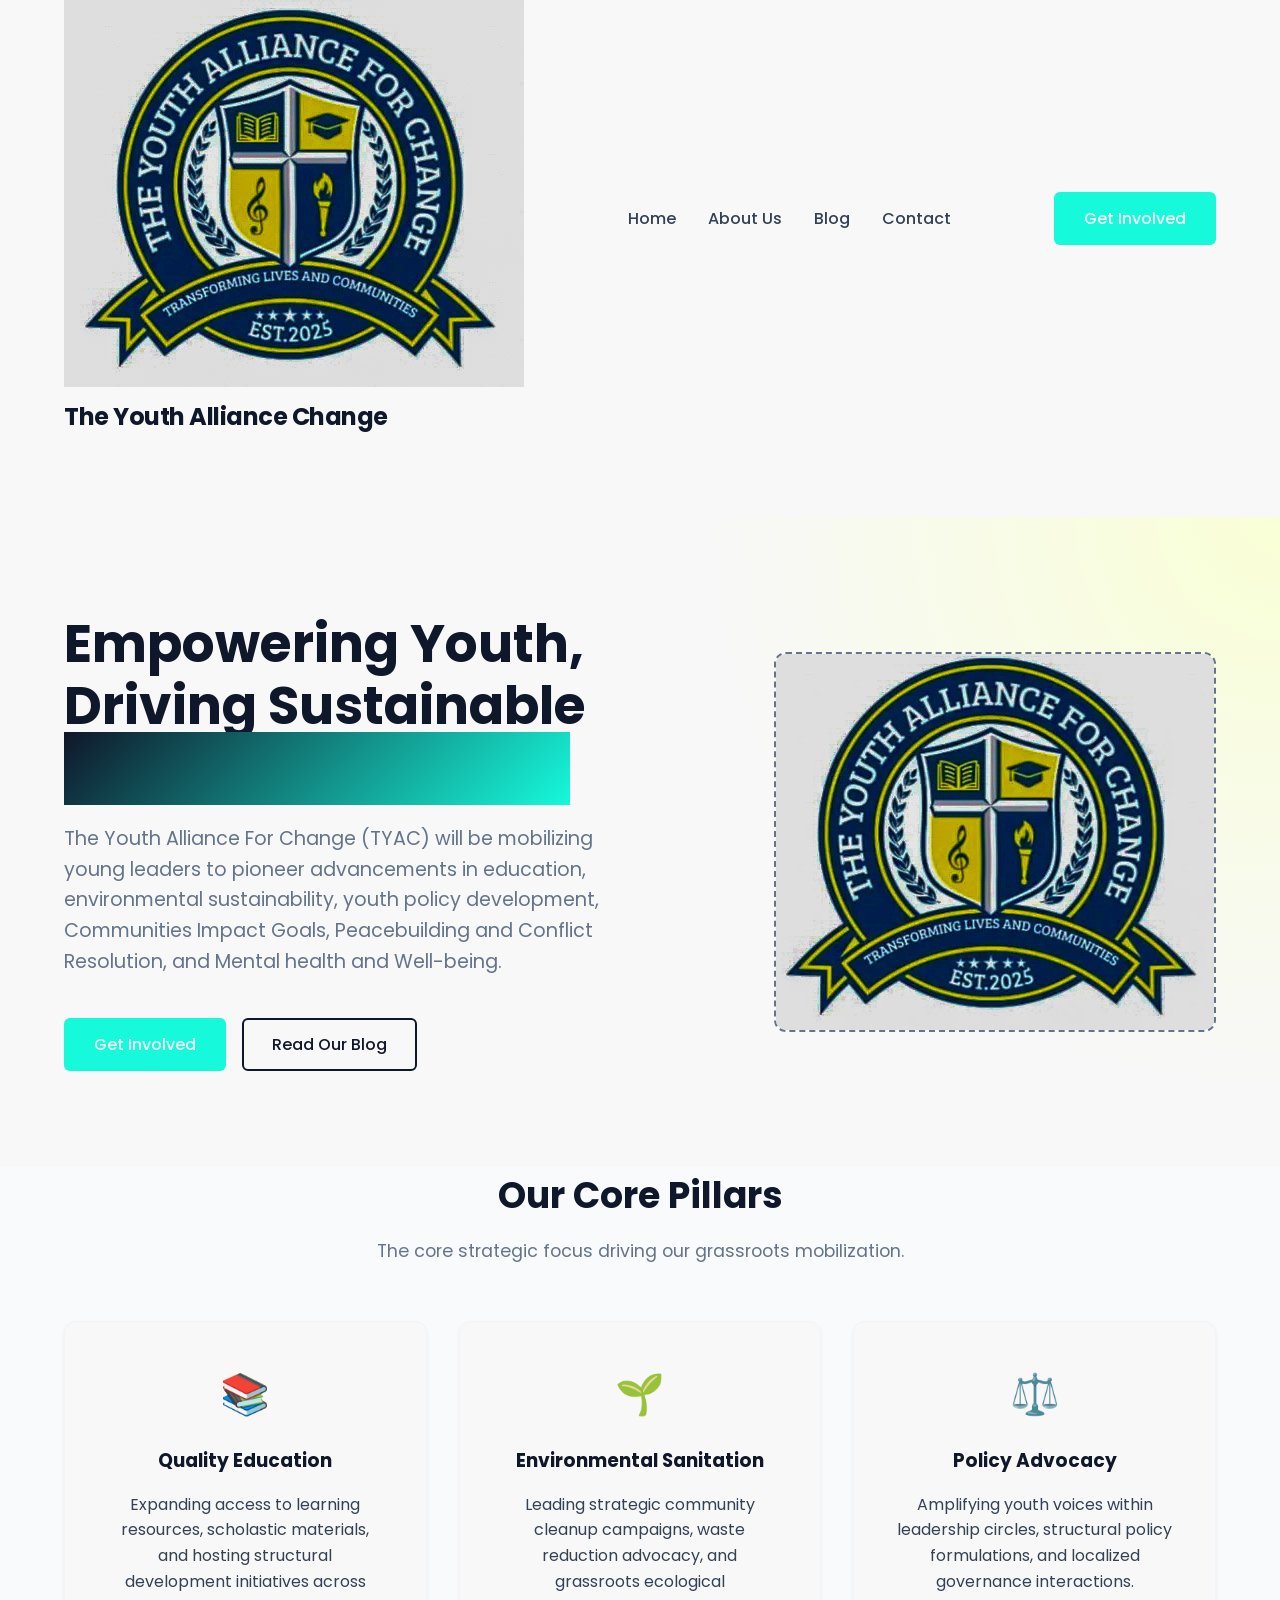
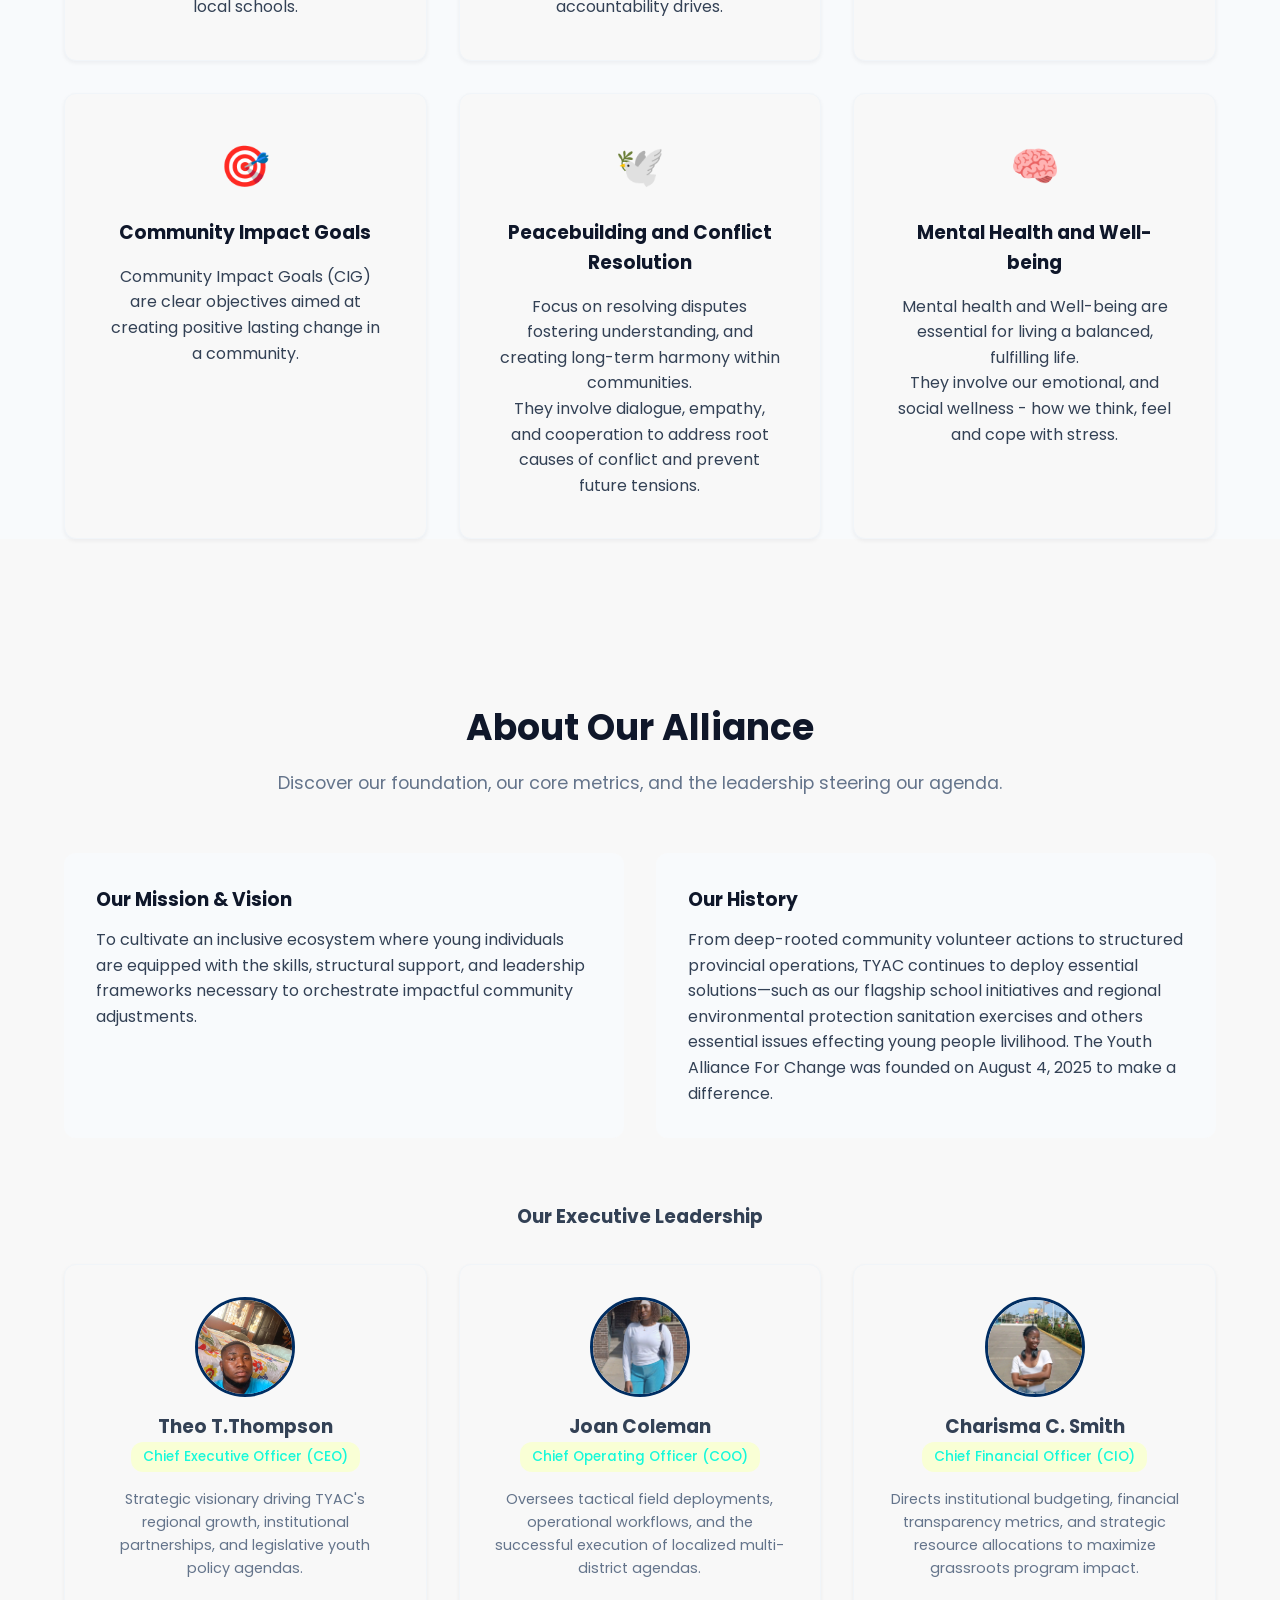
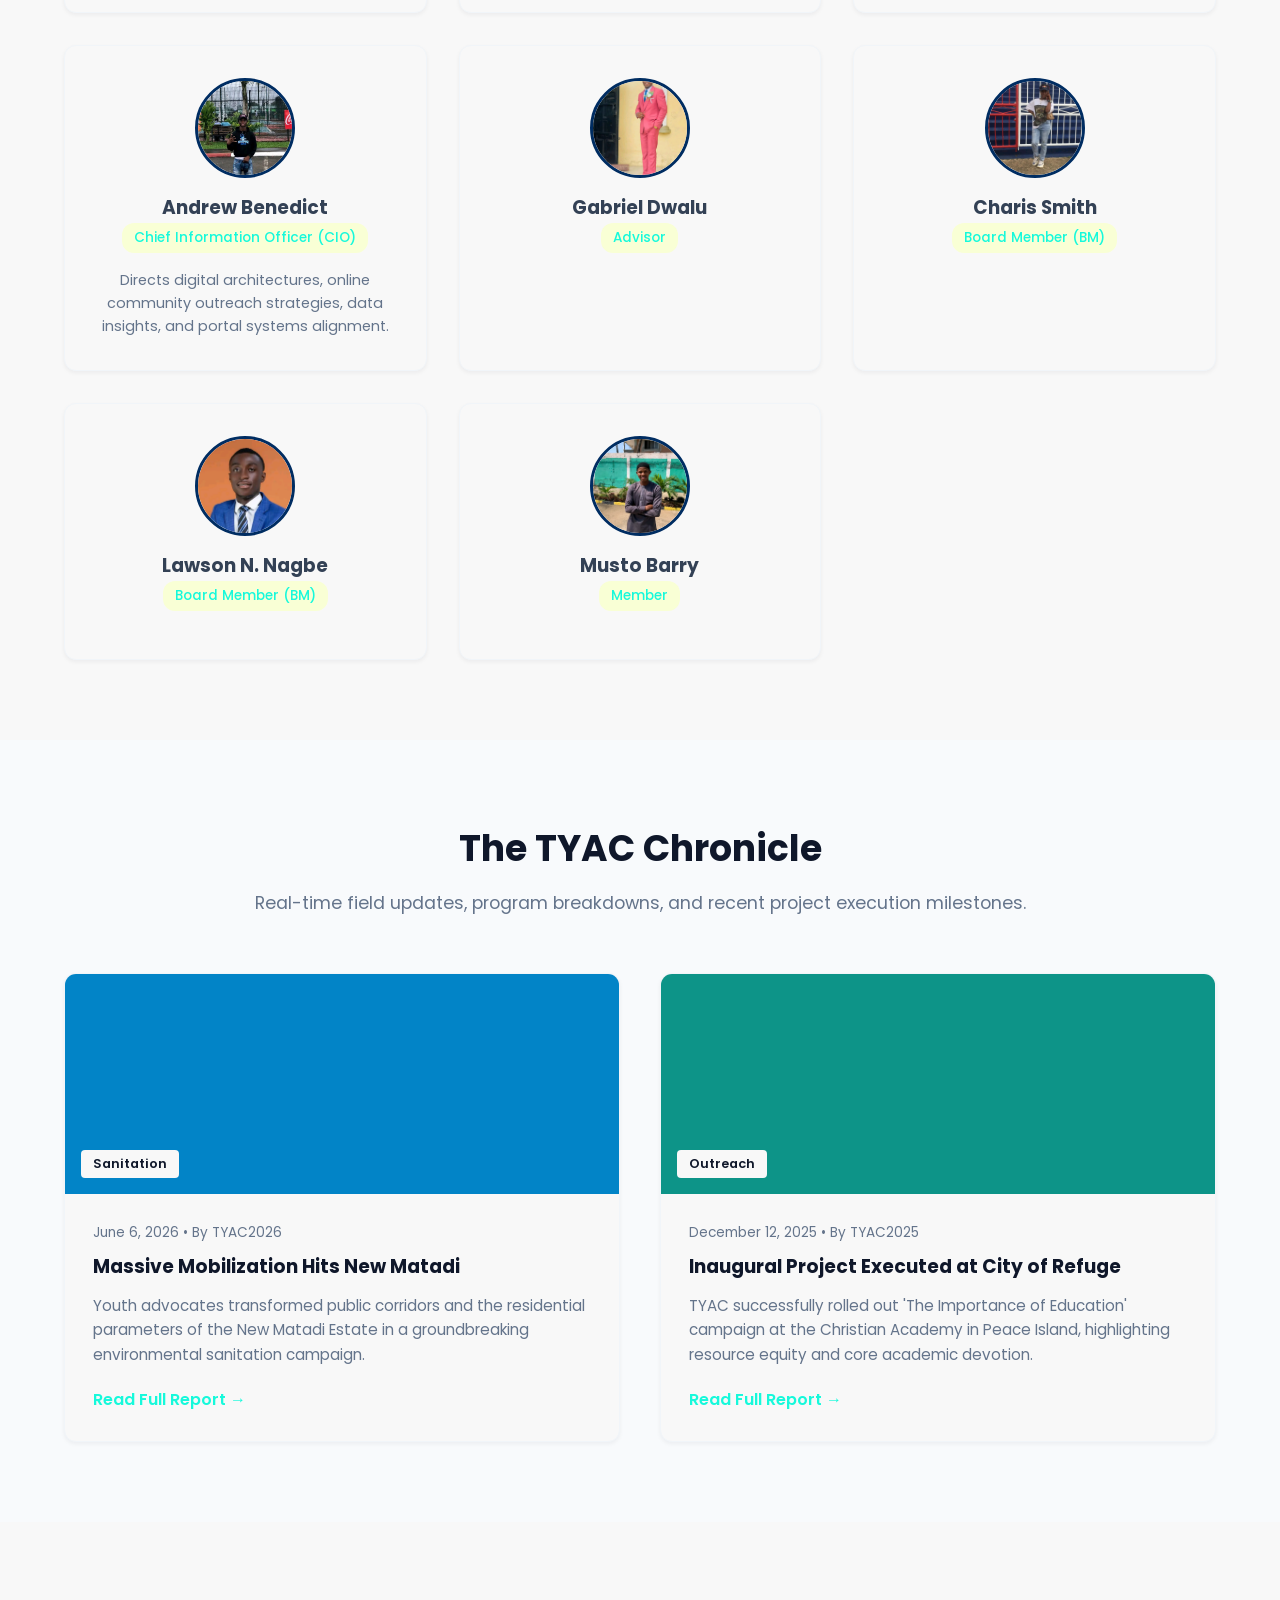
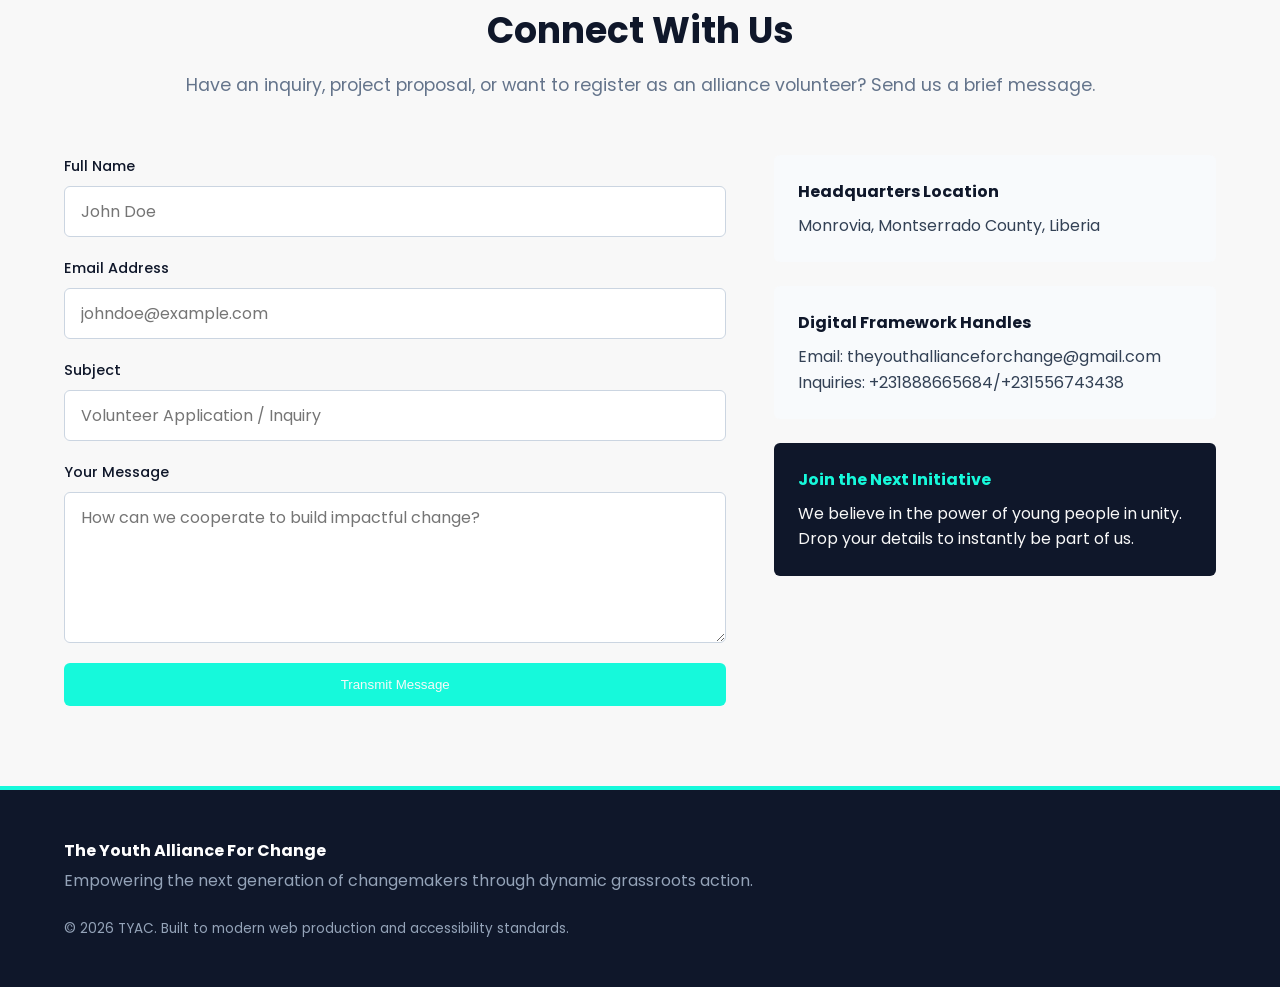
==== index.html @ bb932cf4 "Add files via upload" ====
<!DOCTYPE html>
<html lang="en">
<head>
    <meta charset="UTF-8">
    <meta name="viewport" content="width=device-width, initial-scale=1.0">
    <title>The Youth Alliance For Change (TYAC) | Official Portal</title>
    <!-- Browser Tab Icon (Favicon) -->
    <link rel="icon" type="image/jpeg" href="1000173127.jpg">
    <!-- Google Fonts for High-End Typography -->
    <link rel="preconnect" href="https://fonts.googleapis.com">
    <link rel="preconnect" href="https://fonts.gstatic.com" crossorigin>
    <link href="https://fonts.googleapis.com/css2?family=Poppins:wght@400;500;600;700&display=swap" rel="stylesheet">
    <link rel="stylesheet" href="style.css">
</head>
<body>

    <!-- GLOBAL HEADER & NAVIGATION -->
        <div class="container header-flex">
            <div class="logo">
                <!-- Swapped text for the official image asset -->
                <a href="#home" class="logo-link">
                    <img src="yac.jpg" alt="The Youth Alliance For Change Logo" class="header-logo-img">
                    <div class="logo">The Youth Alliance Change</div>
                </a>
            </div>
            <nav class="nav-bar">
                <ul class="nav-links">
                    <li><a href="#home" class="active">Home</a></li>
                    <li><a href="#about">About Us</a></li>
                    <li><a href="#blog">Blog</a></li>
                    <li><a href="#contact">Contact</a></li>
                </ul>
            </nav>
            <a href="#contact" class="btn btn-primary nav-cta">Get Involved</a>
        </div>
    </header>

    <main>
        <!-- PAGE 1: HOMEPAGE (LANDING) -->
        <section id="home" class="page-section">
            <!-- Hero Area -->
            <div class="hero-section">
                <div class="container hero-grid">
                    <div class="hero-content">
                        <h1>Empowering Youth, Driving Sustainable <span class="text-gradient">Community Action</span></h1>
                        <p>The Youth Alliance For Change (TYAC) will be mobilizing young leaders to pioneer advancements in education, environmental sustainability, youth policy development, Communities Impact Goals, Peacebuilding and Conflict Resolution, and Mental health and Well-being.</p>
                        <div class="hero-ctas">
                            <a href="#contact" class="btn btn-primary">Get Involved</a>
                            <a href="#blog" class="btn btn-secondary">Read Our Blog</a>
                        </div>
                    </div>
                    <div class="hero-image-placeholder">
                        <!-- Replaced generic text with a clean presentation of the official shield -->
                        <img src="yac.jpg" alt="TYAC Crest" class="hero-crest-img">
                    </div>
                </div>
            </div>

            <!-- Core Pillars Section -->
            <div class="pillars-section bg-light">
                <div class="container">
                    <div class="section-title">
                        <h2>Our Core Pillars</h2>
                        <p>The core strategic focus driving our grassroots mobilization.</p>
                    </div>
                    <div class="grid-3-col">
                        <div class="card pillar-card">
                            <div class="pillar-icon">📚</div>
                            <h3>Quality Education</h3>
                            <p>Expanding access to learning resources, scholastic materials, and hosting structural development initiatives across local schools.</p>
                        </div>
                        <div class="card pillar-card">
                            <div class="pillar-icon">🌱</div>
                            <h3>Environmental Sanitation</h3>
                            <p>Leading strategic community cleanup campaigns, waste reduction advocacy, and grassroots ecological accountability drives.</p>
                        </div>
                        <div class="card pillar-card">
                            <div class="pillar-icon">⚖️</div>
                            <h3>Policy Advocacy</h3>
                            <p>Amplifying youth voices within leadership circles, structural policy formulations, and localized governance interactions.</p>
                        </div>
                        <div class="card pillar-card">
                            <div class="pillar-icon">🎯</div>
                            <h3>Community Impact Goals</h3>
                            <p>Community Impact Goals (CIG) are clear objectives aimed at creating positive lasting change in a community.</p>
                        </div>
                        <div class="card pillar-card">
                            <div class="pillar-icon">🕊️</div>
                            <h3>Peacebuilding and Conflict Resolution</h3>
                            <p>Focus on resolving disputes fostering understanding, and creating long-term harmony within communities. <br> They involve dialogue, empathy, and cooperation to address root causes of conflict and prevent future tensions.</p>
                        </div>
                        <div class="card pillar-card">
                            <div class="pillar-icon">🧠</div>
                            <h3>Mental Health and Well-being</h3>
                            <p>Mental health and Well-being are essential for living a balanced, fulfilling life. <br> They involve our emotional, and social wellness - how we think, feel and cope with stress. </p>
                        </div>
                    </div>
                </div>
            </div>
        </section>

        <!-- PAGE 2: ABOUT US -->
        <section id="about" class="page-section bg-white">
            <div class="container">
                <div class="section-title">
                    <h2>About Our Alliance</h2>
                    <p>Discover our foundation, our core metrics, and the leadership steering our agenda.</p>
                </div>
                <div class="about-story-grid">
                    <div class="story-card">
                        <h3>Our Mission & Vision</h3>
                        <p>To cultivate an inclusive ecosystem where young individuals are equipped with the skills, structural support, and leadership frameworks necessary to orchestrate impactful community adjustments.</p>
                    </div>
                    <div class="story-card">
                        <h3>Our History</h3>
                        <p>From deep-rooted community volunteer actions to structured provincial operations, TYAC continues to deploy essential solutions—such as our flagship school initiatives and regional environmental protection sanitation exercises and others essential issues effecting young people livilihood. 
                            The Youth Alliance For Change was founded on August 4, 2025 to make a difference. </p>
                    </div>
                </div>

                <!-- Leadership Sub-Section -->
                <div class="leadership-block">
                    <div class="section-title sub-title">
                        <h3>Our Executive Leadership</h3>
                    </div>
               <div class="grid-3-col">
    <div class="card leader-card">
        <div class="avatar-container">
            <img src="ttt.jpeg" alt="Theo T. Thompson" class="leader-avatar">
        </div>
        <h3>Theo T.Thompson</h3>
        <p class="role-badge">Chief Executive Officer (CEO)</p>
        <p class="leader-bio">Strategic visionary driving TYAC's regional growth, institutional partnerships, and legislative youth policy agendas.</p>
    </div>

    <div class="card leader-card">
        <div class="avatar-container">
            <img src="rjc.jpg" alt="Joan Coleman" class="leader-avatar">
        </div>
        <h3>Joan Coleman</h3>
        <p class="role-badge">Chief Operating Officer (COO)</p>
        <p class="leader-bio">Oversees tactical field deployments, operational workflows, and the successful execution of localized multi-district agendas.</p>
    </div>

    <div class="card leader-card">
        <div class="avatar-container">
            <img src="ccs.jpeg" alt="Charisma C. Smith" class="leader-avatar">
        </div>
        <h3>Charisma C. Smith</h3>
        <p class="role-badge">Chief Financial Officer (CIO)</p>
        <p class="leader-bio">Directs institutional budgeting, financial transparency metrics, and strategic resource allocations to maximize grassroots program impact.</p>
    </div>

     <div class="card leader-card">
        <div class="avatar-container">
            <img src="AB.jpeg" alt="Drew Dë Bõss" class="leader-avatar">
        </div>
        <h3> Andrew Benedict</h3>
        <p class="role-badge">Chief Information Officer (CIO)</p>
        <p class="leader-bio">Directs digital architectures, online community outreach strategies, data insights, and portal systems alignment.</p>
    </div>
    
 <div class="card leader-card">
        <div class="avatar-container">
            <img src="gnd.jpg" alt="Gabriel Dwalu" class="leader-avatar">
        </div>
        <h3>Gabriel Dwalu</h3>
        <p class="role-badge">Advisor</p>
        <p class="leader-bio"> </p>
    </div>

 <div class="card leader-card">
        <div class="avatar-container">
            <img src="chs.jpg" alt="Charis Smith" class="leader-avatar">
        </div>
        <h3>Charis Smith</h3>
        <p class="role-badge">Board Member (BM) </p>
        <p class="leader-bio"></p>
    </div>

     <div class="card leader-card">
        <div class="avatar-container">
            <img src="lnn.jpg" alt="Lawson N. Nagbe" class="leader-avatar">
        </div>
        <h3>Lawson N. Nagbe</h3>
        <p class="role-badge"> Board Member (BM)</p>
        <p class="leader-bio"></p>
    </div>

     <div class="card leader-card">
        <div class="avatar-container">
            <img src="mub.jpeg" alt="Musto Barry" class="leader-avatar">
        </div>
        <h3>Musto Barry</h3>
        <p class="role-badge">Member </p>
        <p class="leader-bio"></p>
    </div>

    </div>

</div>
        </section>

        <!-- PAGE 3: BLOG / NEWS FEED -->
        <section id="blog" class="page-section bg-light">
            <div class="container">
                <div class="section-title">
                    <h2>The TYAC Chronicle</h2>
                    <p>Real-time field updates, program breakdowns, and recent project execution milestones.</p>
                </div>
                <div class="blog-feed-grid">
                    <!-- Blog Post 1 -->
                    <article class="card blog-card">
                        <div class="blog-img-stub sanitation-bg">
                            <span class="category-badge">Sanitation</span>
                        </div>
                        <div class="blog-card-body">
                            <div class="blog-meta">June 6, 2026 • By TYAC2026</div>
                            <h3>Massive Mobilization Hits New Matadi</h3>
                            <p>Youth advocates transformed public corridors and the residential parameters of the New Matadi Estate in a groundbreaking environmental sanitation campaign.</p>
                            <a href="https://yacli.blogspot.com/2026/06/project-implementation-report_01308783258.html" class="read-more-link">Read Full Report →</a>
                        </div>
                    </article>

                    <!-- Blog Post 2 -->
                    <article class="card blog-card">
                        <div class="blog-img-stub education-bg">
                            <span class="category-badge">Outreach</span>
                        </div>
                        <div class="blog-card-body">
                            <div class="blog-meta">December 12, 2025 • By TYAC2025</div>
                            <h3>Inaugural Project Executed at City of Refuge</h3>
                            <p>TYAC successfully rolled out 'The Importance of Education' campaign at the Christian Academy in Peace Island, highlighting resource equity and core academic devotion.</p>
                            <a href="https://yacli.blogspot.com/2026/06/project-implementation-report.html" class="read-more-link">Read Full Report →</a>
                        </div>
                    </article>
                </div>
            </div>
        </section>

        <!-- PAGE 4: CONTACT & GET INVOLVED -->
        <section id="contact" class="page-section bg-white">
            <div class="container">
                <div class="section-title">
                    <h2>Connect With Us</h2>
                    <p>Have an inquiry, project proposal, or want to register as an alliance volunteer? Send us a brief message.</p>
                </div>
                <div class="contact-grid">
                    <!-- Form Component -->
                    <div class="form-container">
                        <form action="https://formsubmit.co/theyouthallianceforchange@gmail.com" method="POST" class="styled-form" id="contact-form">
                            <div class="form-group">
                                <label for="name">Full Name</label>
                                <input type="text" id="name" placeholder="John Doe" required>
                            </div>
                            <div class="form-group">
                                <label for="Email">Email Address</label>
                                <input type="email" id="email" placeholder="johndoe@example.com" required>
                            </div>
                            <div class="form-group">
                                <label for="subject">Subject</label>
                                <input type="text" id="subject" placeholder="Volunteer Application / Inquiry" required>
                            </div>
                            <div class="form-group">
                                <label for="message">Your Message</label>
                                <textarea id="message" rows="5" placeholder="How can we cooperate to build impactful change?" required></textarea>
                            </div>
                            <button type="submit" class="btn btn-primary btn-block">Transmit Message</button>
                        </form>
                    </div>

                    <!-- Sidebar Metadata -->
                    <div class="contact-sidebar">
                        <div class="info-card">
                            <h4>Headquarters Location</h4>
                            <p>Monrovia, Montserrado County, Liberia</p>
                        </div>
                        <div class="info-card">
                            <h4>Digital Framework Handles</h4>
                            <p>Email: theyouthallianceforchange@gmail.com </p>
                            <p>Inquiries: +231888665684/+231556743438</p>
                        </div>
                        <div class="info-card highlight-box">
                            <h4>Join the Next Initiative</h4>
                            <p>We believe in the power of young people in unity. Drop your details to instantly be part of us.</p>
                        </div>
                    </div>
                </div>
            </div>
        </section>
    </main>

    <!-- GLOBAL FOOTER -->
    <footer class="main-footer">
        <div class="container footer-grid">
            <div class="footer-brand">
                <h4>The Youth Alliance For Change</h4>
                <p>Empowering the next generation of changemakers through dynamic grassroots action.</p>
            </div>
            <div class="footer-copy">
                &copy; 2026 TYAC. Built to modern web production and accessibility standards.
            </div>
        </div>
    </footer>

    <script src="script.js"></script>
</body>
</html>
---- style.css ----
/* DESIGN SYSTEM VARIABLE TOKENS */
:root {
    --primary-color: #0f172a;    /* Deep Corporate Slate/Blue */
    --accent-color: #16f9db;     /* Energetic Orange */
    --accent-light: #f9ffd5;     /* Soft warm highlight */
    --text-main: #334155;        /* Soft dark gray for high body readability */
    --text-muted: #64748b;      /* Slate tint for metadata */
    --bg-light: #f8fafc;        /* Off-white background */
    --bg-white: #f8f8f8;
    --shadow-sm: 0 2px 4px rgba(15, 23, 42, 0.05);
    --shadow-md: 0 10px 15px -3px rgba(15, 23, 42, 0.08);
    --radius-sm: 6px;
    --radius-md: 12px;
    --transition-smooth: all 0.3s cubic-bezier(0.4, 0, 0.2, 1);
}

/*  GLOBAL RESET & ACCESSIBILITY BASE SETTINGS */
* {
    margin: 0;
    padding: 0;
    box-sizing: border-box;
}

html {
    scroll-behavior: smooth;
    font-size: 16px;
}

body {
    font-family: 'Poppins', sans-serif;
    color: var(--text-main);
    background-color: var(--bg-white);
    line-height: 1.6;
    -webkit-font-smoothing: antialiased;
}

.container {
    width: 100%;
    max-width: 1200px;
    margin: 0 auto;
    padding: 0 1.5rem;
}

a {
    text-decoration: none;
    color: inherit;
    transition: var(--transition-smooth);
}

ul {
    list-style: none;
}

/* REUSABLE COMPONENTS & UTILITIES */
.page-section {
    padding: 5rem 0;
}

.bg-light { background-color: var(--bg-light); }
.bg-white { background-color: var(--bg-white); }

.section-title {
    text-align: center;
    margin-bottom: 3.5rem;
}

.section-title h2 {
    font-size: 2.25rem;
    color: var(--primary-color);
    font-weight: 700;
    margin-bottom: 0.75rem;
}

.section-title p {
    color: var(--text-muted);
    font-size: 1.1rem;
}

.sub-title {
    margin-top: 4rem;
    margin-bottom: 2rem;
}

/* Typography Gradient */
.text-gradient {
    background: linear-gradient(135deg, var(--primary-color), var(--accent-color));
  -webkit-background-composite: text;
    -webkit-text-fill-color: transparent;
}

/* Buttons System */
.btn {
    display: inline-block;
    padding: 0.75rem 1.75rem;
    font-weight: 500;
    border-radius: var(--radius-sm);
    text-align: center;
    cursor: pointer;
    border: 2px solid transparent;
    transition: var(--transition-smooth);
}

.btn-primary {
    background-color: var(--accent-color);
    color: var(--bg-white);
}

.btn-primary:hover {
    background-color: #0c35ea;
    transform: translateY(-2px);
    box-shadow: 0 4px 12px rgba(249, 115, 22, 0.2);
}

.btn-secondary {
    background-color: transparent;
    border-color: var(--primary-color);
    color: var(--primary-color);
}

.btn-secondary:hover {
    background-color: var(--primary-color);
    color: var(--bg-white);
    transform: translateY(-2px);
}

.btn-block {
    width: 100%;
}

/* Layout Cards System */
.card {
    background-color: var(--bg-white);
    border-radius: var(--radius-md);
    box-shadow: var(--shadow-sm);
    border: 1px solid #f1f5f9;
    transition: var(--transition-smooth);
}

.card:hover {
    transform: translateY(-5px);
    box-shadow: var(--shadow-md);
}

/* Core System Layout Grids */
.grid-3-col {
    display: grid;
    grid-template-columns: repeat(auto-fit, minmax(300px, 1fr));
    gap: 2rem;
}

/* NAVIGATION NAVIGATION HEADER */
.main-header {
    background-color: rgba(255, 255, 255, 0.95);
    backdrop-filter: blur(8px);
    border-bottom: 1px solid #e2e8f0;
    position: sticky;
    top: 0;
    z-index: 1000;
    padding: 1rem 0;
}

.header-flex {
    display: flex;
    justify-content: space-between;
    align-items: center;
}

.logo {
    font-size: 1.5rem;
    font-weight: 700;
    letter-spacing: -0.5px;
    color: var(--primary-color);
}

.logo-accent {
    color: var(--accent-color);
    border-bottom: 3px solid var(--primary-color);
}

.nav-links {
    display: flex;
    gap: 2rem;
}

.nav-links a {
    font-weight: 500;
    color: var(--text-main);
    padding: 0.25rem 0;
}

.nav-links a:hover, .nav-links a.active {
    color: var(--accent-color);
}

/* HERO SEGMENT ELEMENT */
.hero-section {
    padding: 6rem 0;
    background: radial-gradient(circle at top right, var(--accent-light), transparent 40%);
}

.hero-grid {
    display: grid;
    grid-template-columns: 1.2fr 0.8fr;
    gap: 3rem;
    align-items: center;
}

.hero-content h1 {
    font-size: 3.25rem;
    line-height: 1.2;
    color: var(--primary-color);
    font-weight: 700;
    margin-bottom: 1.5rem;
}

.hero-content p {
    font-size: 1.2rem;
    color: var(--text-muted);
    margin-bottom: 2.5rem;
    max-width: 540px;
}

.hero-ctas {
    display: flex;
    gap: 1rem;
}

.hero-image-placeholder {
    height: 380px;
    background-color: #e2e8f0;
    border-radius: var(--radius-md);
    display: flex;
    align-items: center;
    justify-content: center;
    border: 2px dashed var(--text-muted);
    position: relative;
    overflow: hidden;
}

.graphic-element {
    background: var(--primary-color);
    color: white;
    padding: 0.5rem 1.5rem;
    font-weight: 600;
    border-radius: 20px;
}

/* PILLARS & ABOUT STYLING */
.pillar-card {
    padding: 2.5rem;
    text-align: center;
}

.pillar-icon {
    font-size: 2.5rem;
    margin-bottom: 1.25rem;
}

.pillar-card h3 {
    margin-bottom: 1rem;
    color: var(--primary-color);
}

.about-story-grid {
    display: grid;
    grid-template-columns: 1fr 1fr;
    gap: 2rem;
    margin-bottom: 4rem;
}

.story-card {
    padding: 2rem;
    background-color: var(--bg-light);
    border-radius: var(--radius-md);
}

.story-card h3 {
    margin-bottom: 0.75rem;
    color: var(--primary-color);
}

/* Leadership Presentation Profile Layouts */
.leader-card {
    padding: 2rem;
    text-align: center;
}

.avatar-placeholder {
    width: 90px;
    height: 90px;
    border-radius: 50%;
    background-color: var(--primary-color);
    color: white;
    font-size: 1.5rem;
    font-weight: 600;
    display: flex;
    align-items: center;
    justify-content: center;
    margin: 0 auto 1.25rem;
}

.role-badge {
    display: inline-block;
    padding: 0.25rem 0.75rem;
    background-color: var(--accent-light);
    color: var(--accent-color);
    font-size: 0.85rem;
    font-weight: 500;
    border-radius: 12px;
    margin-bottom: 1rem;
}

.leader-bio {
    font-size: 0.9rem;
    color: var(--text-muted);
}

/* DYNAMIC BLOG DISPLAY ARCHITECTURE */
.blog-feed-grid {
    display: grid;
    grid-template-columns: repeat(auto-fit, minmax(400px, 1fr));
    gap: 2.5rem;
}

.blog-card {
    overflow: hidden;
}

.blog-img-stub {
    height: 220px;
    position: relative;
}

.sanitation-bg { background-color: #0284c7; }
.education-bg { background-color: #0d9488; }

.category-badge {
    position: absolute;
    bottom: 1rem;
    left: 1rem;
    background-color: var(--bg-white);
    color: var(--primary-color);
    padding: 0.25rem 0.75rem;
    font-size: 0.8rem;
    font-weight: 600;
    border-radius: 4px;
}

.blog-card-body {
    padding: 1.75rem;
}

.blog-meta {
    font-size: 0.85rem;
    color: var(--text-muted);
    margin-bottom: 0.5rem;
}

.blog-card-body h3 {
    margin-bottom: 0.75rem;
    color: var(--primary-color);
}

.blog-card-body p {
    color: var(--text-muted);
    font-size: 0.95rem;
    margin-bottom: 1.25rem;
}

.read-more-link {
    font-weight: 600;
    color: var(--accent-color);
}

.read-more-link:hover {
    color: var(--primary-color);
}

/* FUNCTIONAL COMPONENT COMPONENT FORM LAYOUT */
.contact-grid {
    display: grid;
    grid-template-columns: 1.2fr 0.8fr;
    gap: 3rem;
}

.styled-form {
    display: flex;
    flex-direction: column;
    gap: 1.25rem;
}

.form-group {
    display: flex;
    flex-direction: column;
    gap: 0.5rem;
}

.form-group label {
    font-size: 0.9rem;
    font-weight: 500;
    color: var(--primary-color);
}

.form-group input, .form-group textarea {
    padding: 0.75rem 1rem;
    border: 1px solid #cbd5e1;
    border-radius: var(--radius-sm);
    font-family: inherit;
    font-size: 1rem;
    transition: var(--transition-smooth);
}

.form-group input:focus, .form-group textarea:focus {
    outline: none;
    border-color: var(--accent-color);
    box-shadow: 0 0 0 3px var(--accent-light);
}

.contact-sidebar {
    display: flex;
    flex-direction: column;
    gap: 1.5rem;
}

.info-card {
    padding: 1.5rem;
    background-color: var(--bg-light);
    border-radius: var(--radius-sm);
}

.info-card h4 {
    margin-bottom: 0.5rem;
    color: var(--primary-color);
}

.highlight-box {
    background-color: var(--primary-color);
    color: var(--bg-white);
}

.highlight-box h4 {
    color: var(--accent-color);
}

/* GLOBAL SYSTEM FOOTER LAYOU */
.main-footer {
    background-color: var(--primary-color);
    color: #94a3b8;
    padding: 3rem 0;
    border-top: 4px solid var(--accent-color);
}

.footer-grid {
    display: flex;
    justify-content: space-between;
    align-items: center;
    flex-wrap: wrap;
    gap: 1.5rem;
}

.footer-brand h4 {
    color: white;
    margin-bottom: 0.25rem;
}

.footer-copy {
    font-size: 0.85rem;
}

/* 
BREAKPOINTS: MOBILE & TABLET ADAPTATION (MOBILE-FIRST OUT) */
@media (max-width: 992px) {
    html { font-size: 15px; }
    .hero-grid, .about-story-grid, .contact-grid {
        grid-template-columns: 1fr;
        gap: 2rem;
    }
    .hero-image-placeholder { height: 280px; }
    .nav-cta { display: none; } /* Hide heavy action components on tightly packed viewports */
}

@media (max-width: 600px) {
    .header-flex {
        flex-direction: column;
        gap: 1rem;
    }
    .nav-links {
        gap: 1.25rem;
    }
    .hero-content h1 { font-size: 2.25rem; }
    .page-section { padding: 3.5rem 0; }
    .blog-feed-grid { grid-template-columns: 1fr; }
}

@keyframes ripple {
    from {
        opacity: 1;
        transform: translate(-50%, -50%) scale(0);
    }

    to {
        opacity: 0;
        transform: translate(-50%, -50%) scale(12);
    }
}

/* Container to keep a standard size profile frame */
.avatar-container {
    width: 100px;
    height: 100px;
    margin: 0 auto 15px auto; /* Centers the image frame and pushes down text */
    overflow: hidden;         /* Hides image edges if they aren't square */
    border-radius: 50%;       /* Makes the container a perfect circle */
    border: 3px solid #002d62; /* Optional: Adds a professional corporate border match */
}

/* Force the image inside to behave nicely */
.leader-avatar {
    width: 100%;
    height: 100%;
    object-fit: cover;        /* Automatically crops headshots centered without stretching */
    object-position: center;
}
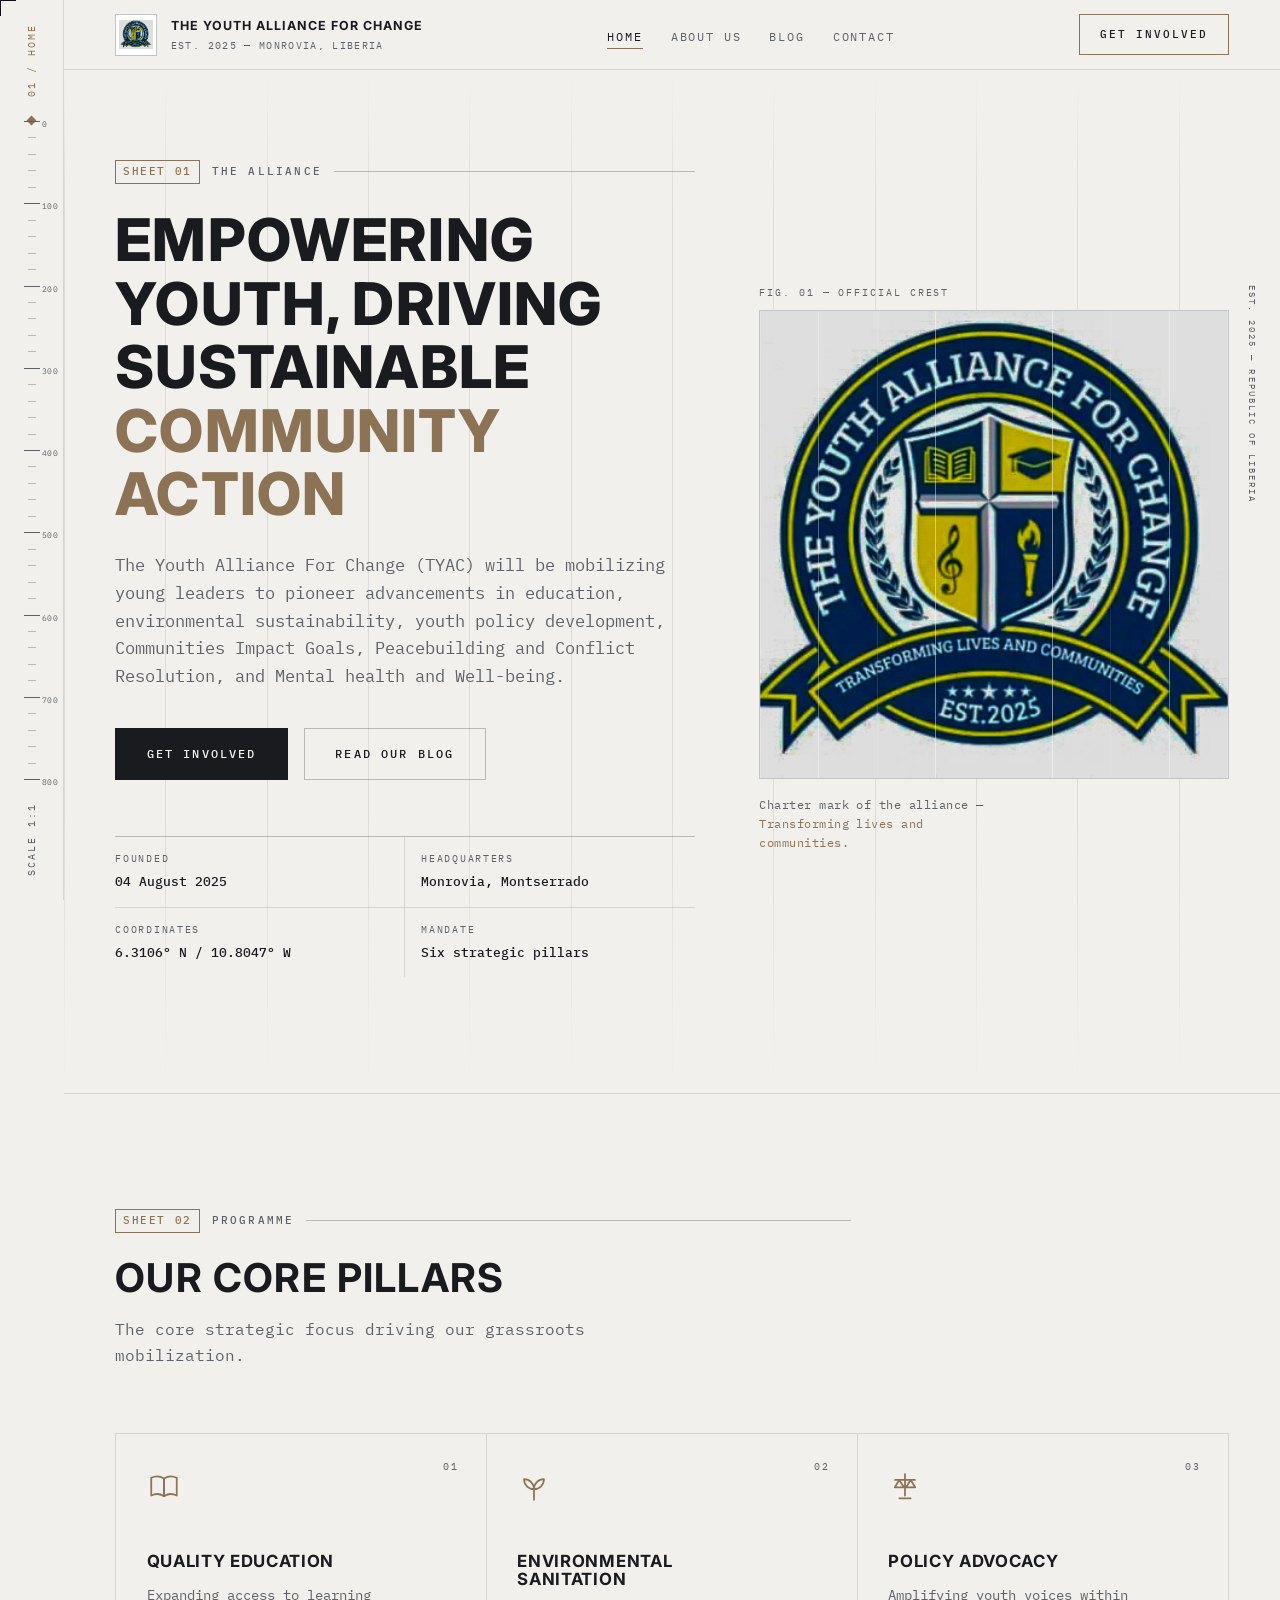
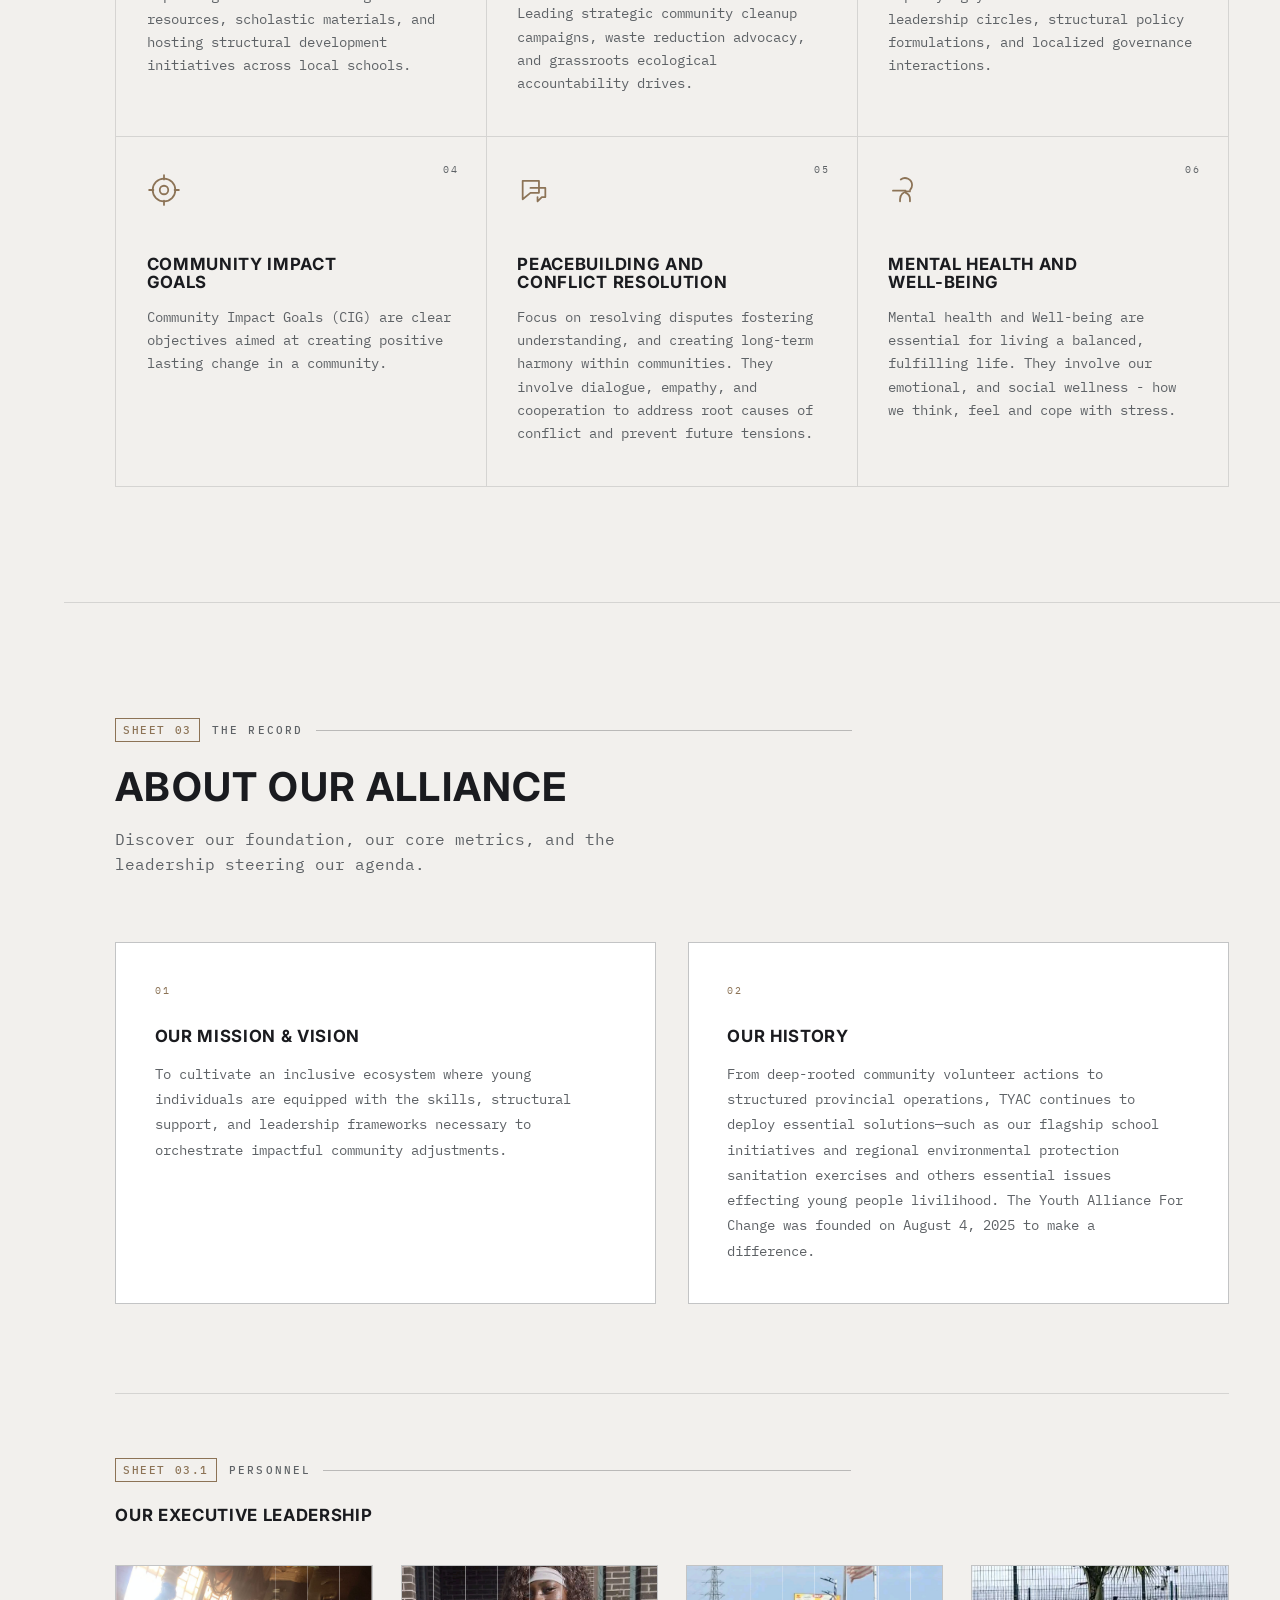
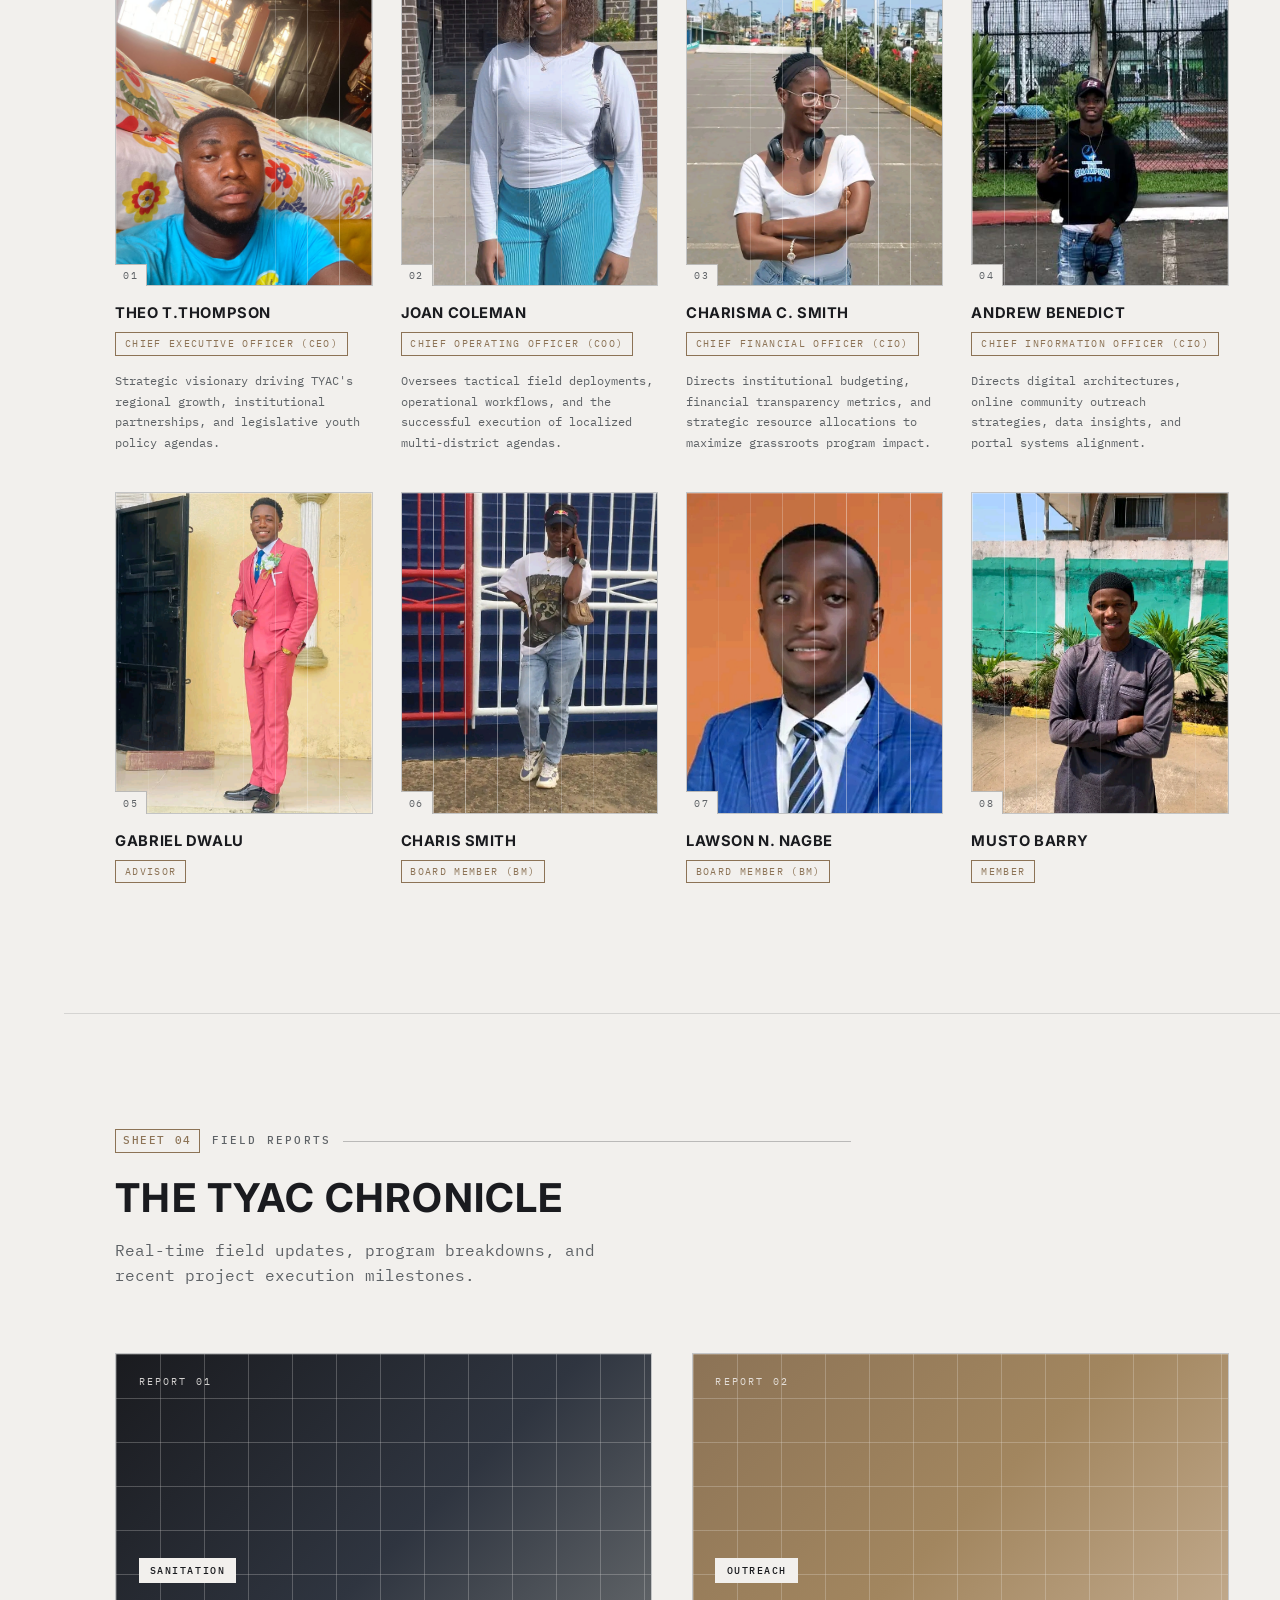
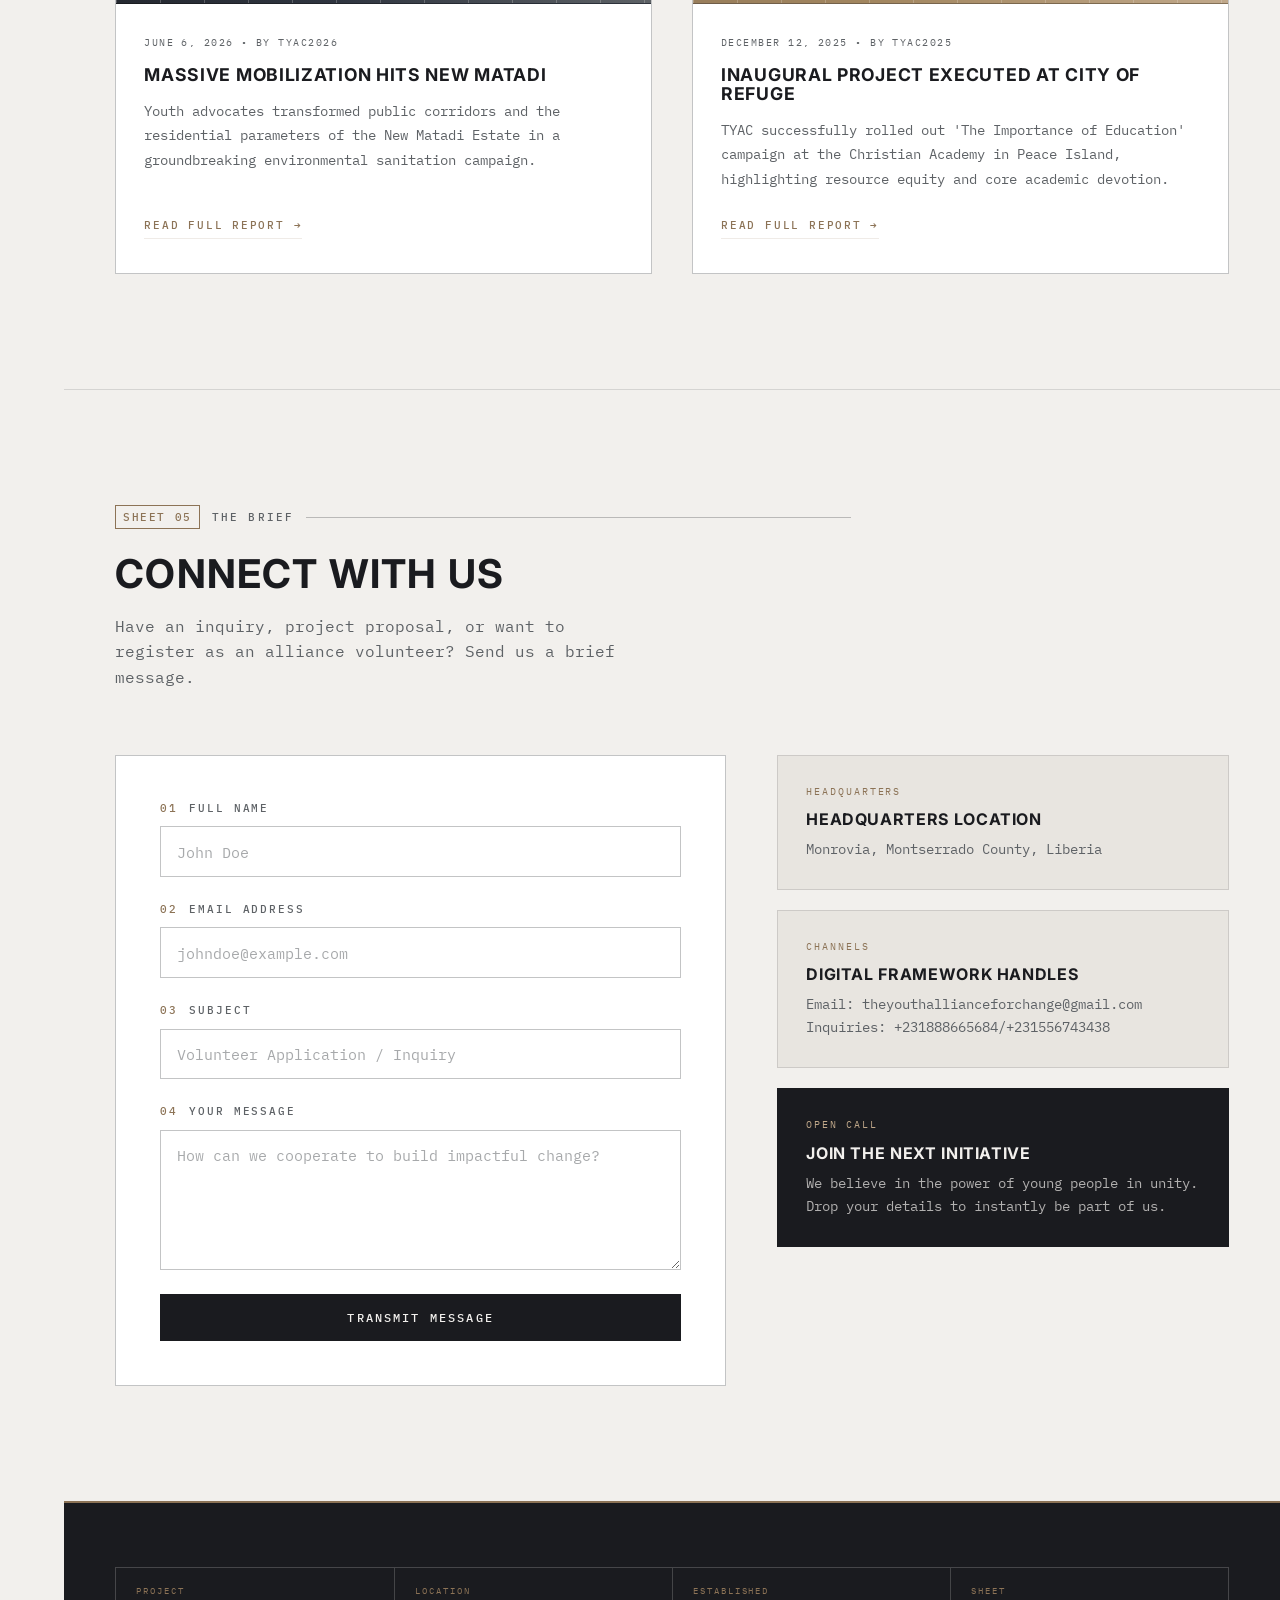
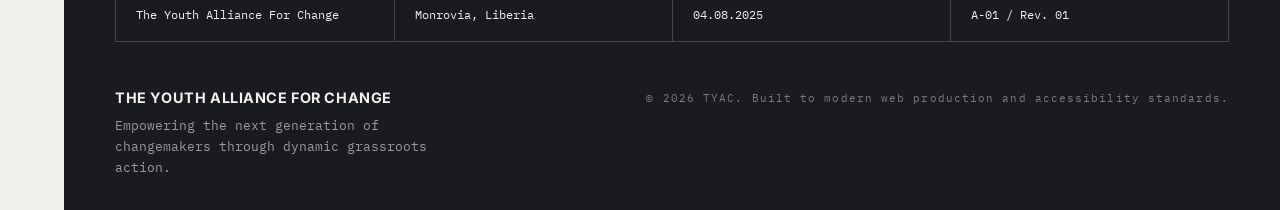
==== commit daac136a: "Redesign site with drafting-table aesthetic and fix crest plate rendering Co-authored-by: base44-bui" ====
--- a/index.html
+++ b/index.html
@@ -1,308 +1,484 @@
-<!DOCTYPE html>
-<html lang="en">
-<head>
-    <meta charset="UTF-8">
-    <meta name="viewport" content="width=device-width, initial-scale=1.0">
-    <title>The Youth Alliance For Change (TYAC) | Official Portal</title>
-    <!-- Browser Tab Icon (Favicon) -->
-    <link rel="icon" type="image/jpeg" href="1000173127.jpg">
-    <!-- Google Fonts for High-End Typography -->
-    <link rel="preconnect" href="https://fonts.googleapis.com">
-    <link rel="preconnect" href="https://fonts.gstatic.com" crossorigin>
-    <link href="https://fonts.googleapis.com/css2?family=Poppins:wght@400;500;600;700&display=swap" rel="stylesheet">
-    <link rel="stylesheet" href="style.css">
-</head>
-<body>
-
-    <!-- GLOBAL HEADER & NAVIGATION -->
-        <div class="container header-flex">
-            <div class="logo">
-                <!-- Swapped text for the official image asset -->
-                <a href="#home" class="logo-link">
-                    <img src="yac.jpg" alt="The Youth Alliance For Change Logo" class="header-logo-img">
-                    <div class="logo">The Youth Alliance Change</div>
-                </a>
-            </div>
-            <nav class="nav-bar">
-                <ul class="nav-links">
-                    <li><a href="#home" class="active">Home</a></li>
-                    <li><a href="#about">About Us</a></li>
-                    <li><a href="#blog">Blog</a></li>
-                    <li><a href="#contact">Contact</a></li>
-                </ul>
-            </nav>
-            <a href="#contact" class="btn btn-primary nav-cta">Get Involved</a>
-        </div>
-    </header>
-
-    <main>
-        <!-- PAGE 1: HOMEPAGE (LANDING) -->
-        <section id="home" class="page-section">
-            <!-- Hero Area -->
-            <div class="hero-section">
-                <div class="container hero-grid">
-                    <div class="hero-content">
-                        <h1>Empowering Youth, Driving Sustainable <span class="text-gradient">Community Action</span></h1>
-                        <p>The Youth Alliance For Change (TYAC) will be mobilizing young leaders to pioneer advancements in education, environmental sustainability, youth policy development, Communities Impact Goals, Peacebuilding and Conflict Resolution, and Mental health and Well-being.</p>
-                        <div class="hero-ctas">
-                            <a href="#contact" class="btn btn-primary">Get Involved</a>
-                            <a href="#blog" class="btn btn-secondary">Read Our Blog</a>
-                        </div>
-                    </div>
-                    <div class="hero-image-placeholder">
-                        <!-- Replaced generic text with a clean presentation of the official shield -->
-                        <img src="yac.jpg" alt="TYAC Crest" class="hero-crest-img">
-                    </div>
-                </div>
-            </div>
-
-            <!-- Core Pillars Section -->
-            <div class="pillars-section bg-light">
-                <div class="container">
-                    <div class="section-title">
-                        <h2>Our Core Pillars</h2>
-                        <p>The core strategic focus driving our grassroots mobilization.</p>
-                    </div>
-                    <div class="grid-3-col">
-                        <div class="card pillar-card">
-                            <div class="pillar-icon">📚</div>
-                            <h3>Quality Education</h3>
-                            <p>Expanding access to learning resources, scholastic materials, and hosting structural development initiatives across local schools.</p>
-                        </div>
-                        <div class="card pillar-card">
-                            <div class="pillar-icon">🌱</div>
-                            <h3>Environmental Sanitation</h3>
-                            <p>Leading strategic community cleanup campaigns, waste reduction advocacy, and grassroots ecological accountability drives.</p>
-                        </div>
-                        <div class="card pillar-card">
-                            <div class="pillar-icon">⚖️</div>
-                            <h3>Policy Advocacy</h3>
-                            <p>Amplifying youth voices within leadership circles, structural policy formulations, and localized governance interactions.</p>
-                        </div>
-                        <div class="card pillar-card">
-                            <div class="pillar-icon">🎯</div>
-                            <h3>Community Impact Goals</h3>
-                            <p>Community Impact Goals (CIG) are clear objectives aimed at creating positive lasting change in a community.</p>
-                        </div>
-                        <div class="card pillar-card">
-                            <div class="pillar-icon">🕊️</div>
-                            <h3>Peacebuilding and Conflict Resolution</h3>
-                            <p>Focus on resolving disputes fostering understanding, and creating long-term harmony within communities. <br> They involve dialogue, empathy, and cooperation to address root causes of conflict and prevent future tensions.</p>
-                        </div>
-                        <div class="card pillar-card">
-                            <div class="pillar-icon">🧠</div>
-                            <h3>Mental Health and Well-being</h3>
-                            <p>Mental health and Well-being are essential for living a balanced, fulfilling life. <br> They involve our emotional, and social wellness - how we think, feel and cope with stress. </p>
-                        </div>
-                    </div>
-                </div>
-            </div>
-        </section>
-
-        <!-- PAGE 2: ABOUT US -->
-        <section id="about" class="page-section bg-white">
-            <div class="container">
-                <div class="section-title">
-                    <h2>About Our Alliance</h2>
-                    <p>Discover our foundation, our core metrics, and the leadership steering our agenda.</p>
-                </div>
-                <div class="about-story-grid">
-                    <div class="story-card">
-                        <h3>Our Mission & Vision</h3>
-                        <p>To cultivate an inclusive ecosystem where young individuals are equipped with the skills, structural support, and leadership frameworks necessary to orchestrate impactful community adjustments.</p>
-                    </div>
-                    <div class="story-card">
-                        <h3>Our History</h3>
-                        <p>From deep-rooted community volunteer actions to structured provincial operations, TYAC continues to deploy essential solutions—such as our flagship school initiatives and regional environmental protection sanitation exercises and others essential issues effecting young people livilihood. 
-                            The Youth Alliance For Change was founded on August 4, 2025 to make a difference. </p>
-                    </div>
-                </div>
-
-                <!-- Leadership Sub-Section -->
-                <div class="leadership-block">
-                    <div class="section-title sub-title">
-                        <h3>Our Executive Leadership</h3>
-                    </div>
-               <div class="grid-3-col">
-    <div class="card leader-card">
-        <div class="avatar-container">
-            <img src="ttt.jpeg" alt="Theo T. Thompson" class="leader-avatar">
-        </div>
-        <h3>Theo T.Thompson</h3>
-        <p class="role-badge">Chief Executive Officer (CEO)</p>
-        <p class="leader-bio">Strategic visionary driving TYAC's regional growth, institutional partnerships, and legislative youth policy agendas.</p>
-    </div>
-
-    <div class="card leader-card">
-        <div class="avatar-container">
-            <img src="rjc.jpg" alt="Joan Coleman" class="leader-avatar">
-        </div>
-        <h3>Joan Coleman</h3>
-        <p class="role-badge">Chief Operating Officer (COO)</p>
-        <p class="leader-bio">Oversees tactical field deployments, operational workflows, and the successful execution of localized multi-district agendas.</p>
-    </div>
-
-    <div class="card leader-card">
-        <div class="avatar-container">
-            <img src="ccs.jpeg" alt="Charisma C. Smith" class="leader-avatar">
-        </div>
-        <h3>Charisma C. Smith</h3>
-        <p class="role-badge">Chief Financial Officer (CIO)</p>
-        <p class="leader-bio">Directs institutional budgeting, financial transparency metrics, and strategic resource allocations to maximize grassroots program impact.</p>
-    </div>
-
-     <div class="card leader-card">
-        <div class="avatar-container">
-            <img src="AB.jpeg" alt="Drew Dë Bõss" class="leader-avatar">
-        </div>
-        <h3> Andrew Benedict</h3>
-        <p class="role-badge">Chief Information Officer (CIO)</p>
-        <p class="leader-bio">Directs digital architectures, online community outreach strategies, data insights, and portal systems alignment.</p>
-    </div>
-    
- <div class="card leader-card">
-        <div class="avatar-container">
-            <img src="gnd.jpg" alt="Gabriel Dwalu" class="leader-avatar">
-        </div>
-        <h3>Gabriel Dwalu</h3>
-        <p class="role-badge">Advisor</p>
-        <p class="leader-bio"> </p>
-    </div>
-
- <div class="card leader-card">
-        <div class="avatar-container">
-            <img src="chs.jpg" alt="Charis Smith" class="leader-avatar">
-        </div>
-        <h3>Charis Smith</h3>
-        <p class="role-badge">Board Member (BM) </p>
-        <p class="leader-bio"></p>
-    </div>
-
-     <div class="card leader-card">
-        <div class="avatar-container">
-            <img src="lnn.jpg" alt="Lawson N. Nagbe" class="leader-avatar">
-        </div>
-        <h3>Lawson N. Nagbe</h3>
-        <p class="role-badge"> Board Member (BM)</p>
-        <p class="leader-bio"></p>
-    </div>
-
-     <div class="card leader-card">
-        <div class="avatar-container">
-            <img src="mub.jpeg" alt="Musto Barry" class="leader-avatar">
-        </div>
-        <h3>Musto Barry</h3>
-        <p class="role-badge">Member </p>
-        <p class="leader-bio"></p>
-    </div>
-
-    </div>
-
-</div>
-        </section>
-
-        <!-- PAGE 3: BLOG / NEWS FEED -->
-        <section id="blog" class="page-section bg-light">
-            <div class="container">
-                <div class="section-title">
-                    <h2>The TYAC Chronicle</h2>
-                    <p>Real-time field updates, program breakdowns, and recent project execution milestones.</p>
-                </div>
-                <div class="blog-feed-grid">
-                    <!-- Blog Post 1 -->
-                    <article class="card blog-card">
-                        <div class="blog-img-stub sanitation-bg">
-                            <span class="category-badge">Sanitation</span>
-                        </div>
-                        <div class="blog-card-body">
-                            <div class="blog-meta">June 6, 2026 • By TYAC2026</div>
-                            <h3>Massive Mobilization Hits New Matadi</h3>
-                            <p>Youth advocates transformed public corridors and the residential parameters of the New Matadi Estate in a groundbreaking environmental sanitation campaign.</p>
-                            <a href="https://yacli.blogspot.com/2026/06/project-implementation-report_01308783258.html" class="read-more-link">Read Full Report →</a>
-                        </div>
-                    </article>
-
-                    <!-- Blog Post 2 -->
-                    <article class="card blog-card">
-                        <div class="blog-img-stub education-bg">
-                            <span class="category-badge">Outreach</span>
-                        </div>
-                        <div class="blog-card-body">
-                            <div class="blog-meta">December 12, 2025 • By TYAC2025</div>
-                            <h3>Inaugural Project Executed at City of Refuge</h3>
-                            <p>TYAC successfully rolled out 'The Importance of Education' campaign at the Christian Academy in Peace Island, highlighting resource equity and core academic devotion.</p>
-                            <a href="https://yacli.blogspot.com/2026/06/project-implementation-report.html" class="read-more-link">Read Full Report →</a>
-                        </div>
-                    </article>
-                </div>
-            </div>
-        </section>
-
-        <!-- PAGE 4: CONTACT & GET INVOLVED -->
-        <section id="contact" class="page-section bg-white">
-            <div class="container">
-                <div class="section-title">
-                    <h2>Connect With Us</h2>
-                    <p>Have an inquiry, project proposal, or want to register as an alliance volunteer? Send us a brief message.</p>
-                </div>
-                <div class="contact-grid">
-                    <!-- Form Component -->
-                    <div class="form-container">
-                        <form action="https://formsubmit.co/theyouthallianceforchange@gmail.com" method="POST" class="styled-form" id="contact-form">
-                            <div class="form-group">
-                                <label for="name">Full Name</label>
-                                <input type="text" id="name" placeholder="John Doe" required>
-                            </div>
-                            <div class="form-group">
-                                <label for="Email">Email Address</label>
-                                <input type="email" id="email" placeholder="johndoe@example.com" required>
-                            </div>
-                            <div class="form-group">
-                                <label for="subject">Subject</label>
-                                <input type="text" id="subject" placeholder="Volunteer Application / Inquiry" required>
-                            </div>
-                            <div class="form-group">
-                                <label for="message">Your Message</label>
-                                <textarea id="message" rows="5" placeholder="How can we cooperate to build impactful change?" required></textarea>
-                            </div>
-                            <button type="submit" class="btn btn-primary btn-block">Transmit Message</button>
-                        </form>
-                    </div>
-
-                    <!-- Sidebar Metadata -->
-                    <div class="contact-sidebar">
-                        <div class="info-card">
-                            <h4>Headquarters Location</h4>
-                            <p>Monrovia, Montserrado County, Liberia</p>
-                        </div>
-                        <div class="info-card">
-                            <h4>Digital Framework Handles</h4>
-                            <p>Email: theyouthallianceforchange@gmail.com </p>
-                            <p>Inquiries: +231888665684/+231556743438</p>
-                        </div>
-                        <div class="info-card highlight-box">
-                            <h4>Join the Next Initiative</h4>
-                            <p>We believe in the power of young people in unity. Drop your details to instantly be part of us.</p>
-                        </div>
-                    </div>
-                </div>
-            </div>
-        </section>
-    </main>
-
-    <!-- GLOBAL FOOTER -->
-    <footer class="main-footer">
-        <div class="container footer-grid">
-            <div class="footer-brand">
-                <h4>The Youth Alliance For Change</h4>
-                <p>Empowering the next generation of changemakers through dynamic grassroots action.</p>
-            </div>
-            <div class="footer-copy">
-                &copy; 2026 TYAC. Built to modern web production and accessibility standards.
-            </div>
-        </div>
-    </footer>
-
-    <script src="script.js"></script>
-</body>
-</html>+<!DOCTYPE html>
+<html lang="en">
+<head>
+    <meta charset="UTF-8">
+    <meta name="viewport" content="width=device-width, initial-scale=1.0">
+    <meta name="description" content="The Youth Alliance For Change (TYAC) mobilises young leaders across Liberia in education, environmental sanitation, policy advocacy, community impact, peacebuilding and mental well-being.">
+    <meta name="theme-color" content="#F2F0ED">
+    <title>The Youth Alliance For Change (TYAC) | Official Portal</title>
+    <link rel="icon" type="image/jpeg" href="yac.jpg">
+    <link rel="preconnect" href="https://fonts.googleapis.com">
+    <link rel="preconnect" href="https://fonts.gstatic.com" crossorigin>
+    <link href="https://fonts.googleapis.com/css2?family=Inter:wght@400;500;600;700;800&family=IBM+Plex+Mono:wght@400;500;600&display=swap" rel="stylesheet">
+    <link rel="stylesheet" href="style.css">
+</head>
+<body>
+
+    <!-- CUSTOM CROSSHAIR CURSOR (desktop / fine pointer only) -->
+    <div class="cursor" aria-hidden="true">
+        <span class="cursor__ring"></span>
+        <span class="cursor__label"></span>
+    </div>
+
+    <!-- MEASURING RAIL: conceptual scrollbar with millimetre markings -->
+    <aside class="rail" aria-hidden="true">
+        <span class="rail__stamp">TYAC / A-01</span>
+        <div class="rail__track">
+            <div class="rail__ticks"></div>
+            <div class="rail__progress"><span class="rail__head"></span></div>
+        </div>
+        <span class="rail__scale">SCALE 1:1</span>
+    </aside>
+
+    <!-- GLOBAL HEADER & NAVIGATION -->
+    <header class="site-header">
+        <div class="wrap header-flex">
+            <a href="#home" class="brand">
+                <span class="brand__plate">
+                    <img src="yac.jpg" alt="The Youth Alliance For Change crest" class="brand__mark">
+                </span>
+                <span class="brand__text">
+                    <span class="brand__name">The Youth Alliance For Change</span>
+                    <span class="brand__meta">Est. 2025 — Monrovia, Liberia</span>
+                </span>
+            </a>
+            <nav class="nav-bar" aria-label="Primary">
+                <ul class="nav-links">
+                    <li><a href="#home" class="nav-link is-active" data-cursor="HOME">Home</a></li>
+                    <li><a href="#about" class="nav-link" data-cursor="ABOUT">About Us</a></li>
+                    <li><a href="#blog" class="nav-link" data-cursor="BLOG">Blog</a></li>
+                    <li><a href="#contact" class="nav-link" data-cursor="CONTACT">Contact</a></li>
+                </ul>
+            </nav>
+            <a href="#contact" class="btn btn--ghost nav-cta" data-cursor="JOIN">Get Involved</a>
+        </div>
+    </header>
+
+    <main>
+        <!-- SHEET 01 — HOMEPAGE (LANDING) -->
+        <section id="home" class="page-section hero-section">
+            <div class="grid-frame" aria-hidden="true"></div>
+            <div class="wrap hero-grid">
+                <div class="hero-content">
+                    <p class="eyebrow"><span class="eyebrow__index">Sheet 01</span> The Alliance</p>
+                    <h1>Empowering Youth, Driving Sustainable <span class="text-accent">Community Action</span></h1>
+                    <p class="lead">The Youth Alliance For Change (TYAC) will be mobilizing young leaders to pioneer advancements in education, environmental sustainability, youth policy development, Communities Impact Goals, Peacebuilding and Conflict Resolution, and Mental health and Well-being.</p>
+                    <div class="hero-ctas">
+                        <a href="#contact" class="btn btn--primary" data-cursor="JOIN">Get Involved</a>
+                        <a href="#blog" class="btn btn--secondary" data-cursor="READ">Read Our Blog</a>
+                    </div>
+
+                    <ul class="spec-list">
+                        <li class="spec"><span class="spec__key">Founded</span><span class="spec__val">04 August 2025</span></li>
+                        <li class="spec"><span class="spec__key">Headquarters</span><span class="spec__val">Monrovia, Montserrado</span></li>
+                        <li class="spec"><span class="spec__key">Coordinates</span><span class="spec__val">6.3106° N / 10.8047° W</span></li>
+                        <li class="spec"><span class="spec__key">Mandate</span><span class="spec__val">Six strategic pillars</span></li>
+                    </ul>
+                </div>
+
+                <figure class="hero-plate">
+                    <span class="plate__coord">Fig. 01 — Official Crest</span>
+                    <div class="plate plotter" data-cursor="CREST">
+                        <img src="yac.jpg" alt="TYAC crest: shield with education, scholarship, culture and service symbols" class="plotter__img">
+                        <span class="plate__corner plate__corner--tl"></span>
+                        <span class="plate__corner plate__corner--tr"></span>
+                        <span class="plate__corner plate__corner--bl"></span>
+                        <span class="plate__corner plate__corner--br"></span>
+                        <span class="plate__overlay" aria-hidden="true"></span>
+                    </div>
+                    <figcaption>Charter mark of the alliance — <em>Transforming lives and communities.</em></figcaption>
+                    <span class="vertical-tag" aria-hidden="true">Est. 2025 — Republic of Liberia</span>
+                </figure>
+            </div>
+        </section>
+
+        <!-- SHEET 02 — CORE PILLARS -->
+        <section class="page-section pillars-section">
+            <div class="wrap">
+                <div class="section-head">
+                    <p class="eyebrow"><span class="eyebrow__index">Sheet 02</span> Programme</p>
+                    <h2>Our Core Pillars</h2>
+                    <p class="section-sub">The core strategic focus driving our grassroots mobilization.</p>
+                </div>
+
+                <div class="pillar-grid">
+                    <article class="pillar-card">
+                        <span class="pillar-card__index">01</span>
+                        <span class="pillar-icon" aria-hidden="true">
+                            <svg viewBox="0 0 24 24" fill="none" stroke="currentColor" stroke-width="1.25" stroke-linecap="round" stroke-linejoin="round">
+                                <path d="M3 5.5c3-1.5 6-1.5 9 .5v12.5c-3-2-6-2-9-.5z"/>
+                                <path d="M21 5.5c-3-1.5-6-1.5-9 .5v12.5c3-2 6-2 9-.5z"/>
+                            </svg>
+                        </span>
+                        <h3>Quality Education</h3>
+                        <p>Expanding access to learning resources, scholastic materials, and hosting structural development initiatives across local schools.</p>
+                    </article>
+
+                    <article class="pillar-card">
+                        <span class="pillar-card__index">02</span>
+                        <span class="pillar-icon" aria-hidden="true">
+                            <svg viewBox="0 0 24 24" fill="none" stroke="currentColor" stroke-width="1.25" stroke-linecap="round" stroke-linejoin="round">
+                                <path d="M12 21v-7.5"/>
+                                <path d="M12 13.5c0-4-3-7-7-7 0 4 3 7 7 7z"/>
+                                <path d="M12 13.5c0-4 3-7 7-7 0 4-3 7-7 7z"/>
+                            </svg>
+                        </span>
+                        <h3>Environmental Sanitation</h3>
+                        <p>Leading strategic community cleanup campaigns, waste reduction advocacy, and grassroots ecological accountability drives.</p>
+                    </article>
+
+                    <article class="pillar-card">
+                        <span class="pillar-card__index">03</span>
+                        <span class="pillar-icon" aria-hidden="true">
+                            <svg viewBox="0 0 24 24" fill="none" stroke="currentColor" stroke-width="1.25" stroke-linecap="round" stroke-linejoin="round">
+                                <path d="M12 3v15"/>
+                                <path d="M8 20h8"/>
+                                <path d="M5 7h14"/>
+                                <path d="M8 7l-3.2 5.2h6.4z"/>
+                                <path d="M16 7l3.2 5.2h-6.4z"/>
+                            </svg>
+                        </span>
+                        <h3>Policy Advocacy</h3>
+                        <p>Amplifying youth voices within leadership circles, structural policy formulations, and localized governance interactions.</p>
+                    </article>
+
+                    <article class="pillar-card">
+                        <span class="pillar-card__index">04</span>
+                        <span class="pillar-icon" aria-hidden="true">
+                            <svg viewBox="0 0 24 24" fill="none" stroke="currentColor" stroke-width="1.25" stroke-linecap="round" stroke-linejoin="round">
+                                <circle cx="12" cy="12" r="8"/>
+                                <circle cx="12" cy="12" r="3"/>
+                                <path d="M12 1.5v3M12 19.5v3M1.5 12h3M19.5 12h3"/>
+                            </svg>
+                        </span>
+                        <h3>Community Impact Goals</h3>
+                        <p>Community Impact Goals (CIG) are clear objectives aimed at creating positive lasting change in a community.</p>
+                    </article>
+
+                    <article class="pillar-card">
+                        <span class="pillar-card__index">05</span>
+                        <span class="pillar-icon" aria-hidden="true">
+                            <svg viewBox="0 0 24 24" fill="none" stroke="currentColor" stroke-width="1.25" stroke-linecap="round" stroke-linejoin="round">
+                                <path d="M4 5.5h11.5v8.5H9.5L4 18.5z"/>
+                                <path d="M9.5 10.5H20V17h-2.5l-3 3v-3"/>
+                            </svg>
+                        </span>
+                        <h3>Peacebuilding and Conflict Resolution</h3>
+                        <p>Focus on resolving disputes fostering understanding, and creating long-term harmony within communities. They involve dialogue, empathy, and cooperation to address root causes of conflict and prevent future tensions.</p>
+                    </article>
+
+                    <article class="pillar-card">
+                        <span class="pillar-card__index">06</span>
+                        <span class="pillar-icon" aria-hidden="true">
+                            <svg viewBox="0 0 24 24" fill="none" stroke="currentColor" stroke-width="1.25" stroke-linecap="round" stroke-linejoin="round">
+                                <path d="M15.5 20v-1.5a5 5 0 0 0-3.2-4.7"/>
+                                <path d="M8.5 20v-1.5A5.5 5.5 0 0 1 14 13h1.5"/>
+                                <path d="M9 4.6A5 5 0 0 1 17 8.5c0 1.4-.5 2.6-1.4 3.5"/>
+                                <path d="M3.5 12.5h9"/>
+                            </svg>
+                        </span>
+                        <h3>Mental Health and Well-being</h3>
+                        <p>Mental health and Well-being are essential for living a balanced, fulfilling life. They involve our emotional, and social wellness - how we think, feel and cope with stress.</p>
+                    </article>
+                </div>
+            </div>
+        </section>
+
+        <!-- SHEET 03 — ABOUT US -->
+        <section id="about" class="page-section about-section">
+            <div class="wrap">
+                <div class="section-head section-head--left">
+                    <p class="eyebrow"><span class="eyebrow__index">Sheet 03</span> The Record</p>
+                    <h2>About Our Alliance</h2>
+                    <p class="section-sub">Discover our foundation, our core metrics, and the leadership steering our agenda.</p>
+                </div>
+
+                <div class="about-story-grid">
+                    <article class="story-card">
+                        <span class="story-card__index">01</span>
+                        <h3>Our Mission &amp; Vision</h3>
+                        <p>To cultivate an inclusive ecosystem where young individuals are equipped with the skills, structural support, and leadership frameworks necessary to orchestrate impactful community adjustments.</p>
+                    </article>
+                    <article class="story-card">
+                        <span class="story-card__index">02</span>
+                        <h3>Our History</h3>
+                        <p>From deep-rooted community volunteer actions to structured provincial operations, TYAC continues to deploy essential solutions—such as our flagship school initiatives and regional environmental protection sanitation exercises and others essential issues effecting young people livilihood. The Youth Alliance For Change was founded on August 4, 2025 to make a difference.</p>
+                    </article>
+                </div>
+
+                <!-- Leadership Sub-Section -->
+                <div class="leadership-block">
+                    <div class="section-head section-head--left section-head--tight">
+                        <p class="eyebrow"><span class="eyebrow__index">Sheet 03.1</span> Personnel</p>
+                        <h3>Our Executive Leadership</h3>
+                    </div>
+
+                    <div class="leader-grid">
+                        <article class="leader-card">
+                            <div class="leader-plate">
+                                <div class="plate plotter" data-cursor="CEO">
+                                    <img src="ttt.jpeg" alt="Theo T. Thompson" class="plotter__img">
+                                    <span class="plate__corner plate__corner--tl"></span>
+                                    <span class="plate__corner plate__corner--tr"></span>
+                                    <span class="plate__corner plate__corner--bl"></span>
+                                    <span class="plate__corner plate__corner--br"></span>
+                                    <span class="plate__overlay" aria-hidden="true"></span>
+                                </div>
+                                <span class="leader-card__index">01</span>
+                            </div>
+                            <h3>Theo T.Thompson</h3>
+                            <p class="role-badge">Chief Executive Officer (CEO)</p>
+                            <p class="leader-bio">Strategic visionary driving TYAC's regional growth, institutional partnerships, and legislative youth policy agendas.</p>
+                        </article>
+
+                        <article class="leader-card">
+                            <div class="leader-plate">
+                                <div class="plate plotter" data-cursor="COO">
+                                    <img src="rjc.jpg" alt="Joan Coleman" class="plotter__img">
+                                    <span class="plate__corner plate__corner--tl"></span>
+                                    <span class="plate__corner plate__corner--tr"></span>
+                                    <span class="plate__corner plate__corner--bl"></span>
+                                    <span class="plate__corner plate__corner--br"></span>
+                                    <span class="plate__overlay" aria-hidden="true"></span>
+                                </div>
+                                <span class="leader-card__index">02</span>
+                            </div>
+                            <h3>Joan Coleman</h3>
+                            <p class="role-badge">Chief Operating Officer (COO)</p>
+                            <p class="leader-bio">Oversees tactical field deployments, operational workflows, and the successful execution of localized multi-district agendas.</p>
+                        </article>
+
+                        <article class="leader-card">
+                            <div class="leader-plate">
+                                <div class="plate plotter" data-cursor="CFO">
+                                    <img src="ccs.jpeg" alt="Charisma C. Smith" class="plotter__img">
+                                    <span class="plate__corner plate__corner--tl"></span>
+                                    <span class="plate__corner plate__corner--tr"></span>
+                                    <span class="plate__corner plate__corner--bl"></span>
+                                    <span class="plate__corner plate__corner--br"></span>
+                                    <span class="plate__overlay" aria-hidden="true"></span>
+                                </div>
+                                <span class="leader-card__index">03</span>
+                            </div>
+                            <h3>Charisma C. Smith</h3>
+                            <p class="role-badge">Chief Financial Officer (CIO)</p>
+                            <p class="leader-bio">Directs institutional budgeting, financial transparency metrics, and strategic resource allocations to maximize grassroots program impact.</p>
+                        </article>
+
+                        <article class="leader-card">
+                            <div class="leader-plate">
+                                <div class="plate plotter" data-cursor="CIO">
+                                    <img src="AB.jpeg" alt="Andrew Benedict" class="plotter__img">
+                                    <span class="plate__corner plate__corner--tl"></span>
+                                    <span class="plate__corner plate__corner--tr"></span>
+                                    <span class="plate__corner plate__corner--bl"></span>
+                                    <span class="plate__corner plate__corner--br"></span>
+                                    <span class="plate__overlay" aria-hidden="true"></span>
+                                </div>
+                                <span class="leader-card__index">04</span>
+                            </div>
+                            <h3>Andrew Benedict</h3>
+                            <p class="role-badge">Chief Information Officer (CIO)</p>
+                            <p class="leader-bio">Directs digital architectures, online community outreach strategies, data insights, and portal systems alignment.</p>
+                        </article>
+
+                        <article class="leader-card">
+                            <div class="leader-plate">
+                                <div class="plate plotter" data-cursor="ADVISOR">
+                                    <img src="gnd.jpg" alt="Gabriel Dwalu" class="plotter__img">
+                                    <span class="plate__corner plate__corner--tl"></span>
+                                    <span class="plate__corner plate__corner--tr"></span>
+                                    <span class="plate__corner plate__corner--bl"></span>
+                                    <span class="plate__corner plate__corner--br"></span>
+                                    <span class="plate__overlay" aria-hidden="true"></span>
+                                </div>
+                                <span class="leader-card__index">05</span>
+                            </div>
+                            <h3>Gabriel Dwalu</h3>
+                            <p class="role-badge">Advisor</p>
+                        </article>
+
+                        <article class="leader-card">
+                            <div class="leader-plate">
+                                <div class="plate plotter" data-cursor="BOARD">
+                                    <img src="chs.jpg" alt="Charis Smith" class="plotter__img">
+                                    <span class="plate__corner plate__corner--tl"></span>
+                                    <span class="plate__corner plate__corner--tr"></span>
+                                    <span class="plate__corner plate__corner--bl"></span>
+                                    <span class="plate__corner plate__corner--br"></span>
+                                    <span class="plate__overlay" aria-hidden="true"></span>
+                                </div>
+                                <span class="leader-card__index">06</span>
+                            </div>
+                            <h3>Charis Smith</h3>
+                            <p class="role-badge">Board Member (BM)</p>
+                        </article>
+
+                        <article class="leader-card">
+                            <div class="leader-plate">
+                                <div class="plate plotter" data-cursor="BOARD">
+                                    <img src="lnn.jpg" alt="Lawson N. Nagbe" class="plotter__img">
+                                    <span class="plate__corner plate__corner--tl"></span>
+                                    <span class="plate__corner plate__corner--tr"></span>
+                                    <span class="plate__corner plate__corner--bl"></span>
+                                    <span class="plate__corner plate__corner--br"></span>
+                                    <span class="plate__overlay" aria-hidden="true"></span>
+                                </div>
+                                <span class="leader-card__index">07</span>
+                            </div>
+                            <h3>Lawson N. Nagbe</h3>
+                            <p class="role-badge">Board Member (BM)</p>
+                        </article>
+
+                        <article class="leader-card">
+                            <div class="leader-plate">
+                                <div class="plate plotter" data-cursor="MEMBER">
+                                    <img src="mub.jpeg" alt="Musto Barry" class="plotter__img">
+                                    <span class="plate__corner plate__corner--tl"></span>
+                                    <span class="plate__corner plate__corner--tr"></span>
+                                    <span class="plate__corner plate__corner--bl"></span>
+                                    <span class="plate__corner plate__corner--br"></span>
+                                    <span class="plate__overlay" aria-hidden="true"></span>
+                                </div>
+                                <span class="leader-card__index">08</span>
+                            </div>
+                            <h3>Musto Barry</h3>
+                            <p class="role-badge">Member</p>
+                        </article>
+                    </div>
+                </div>
+            </div>
+        </section>
+
+        <!-- SHEET 04 — BLOG / NEWS FEED -->
+        <section id="blog" class="page-section blog-section">
+            <div class="wrap">
+                <div class="section-head">
+                    <p class="eyebrow"><span class="eyebrow__index">Sheet 04</span> Field Reports</p>
+                    <h2>The TYAC Chronicle</h2>
+                    <p class="section-sub">Real-time field updates, program breakdowns, and recent project execution milestones.</p>
+                </div>
+
+                <div class="blog-feed-grid">
+                    <article class="blog-card">
+                        <div class="blog-plate sanitation-field">
+                            <span class="blog-plate__index">Report 01</span>
+                            <span class="category-badge">Sanitation</span>
+                        </div>
+                        <div class="blog-card-body">
+                            <div class="blog-meta">June 6, 2026 • By TYAC2026</div>
+                            <h3>Massive Mobilization Hits New Matadi</h3>
+                            <p>Youth advocates transformed public corridors and the residential parameters of the New Matadi Estate in a groundbreaking environmental sanitation campaign.</p>
+                            <a href="https://yacli.blogspot.com/2026/06/project-implementation-report_01308783258.html" class="read-more-link" data-cursor="OPEN">Read Full Report →</a>
+                        </div>
+                    </article>
+
+                    <article class="blog-card">
+                        <div class="blog-plate education-field">
+                            <span class="blog-plate__index">Report 02</span>
+                            <span class="category-badge">Outreach</span>
+                        </div>
+                        <div class="blog-card-body">
+                            <div class="blog-meta">December 12, 2025 • By TYAC2025</div>
+                            <h3>Inaugural Project Executed at City of Refuge</h3>
+                            <p>TYAC successfully rolled out 'The Importance of Education' campaign at the Christian Academy in Peace Island, highlighting resource equity and core academic devotion.</p>
+                            <a href="https://yacli.blogspot.com/2026/06/project-implementation-report.html" class="read-more-link" data-cursor="OPEN">Read Full Report →</a>
+                        </div>
+                    </article>
+                </div>
+            </div>
+        </section>
+
+        <!-- SHEET 05 — CONTACT & GET INVOLVED -->
+        <section id="contact" class="page-section contact-section">
+            <div class="wrap">
+                <div class="section-head section-head--left">
+                    <p class="eyebrow"><span class="eyebrow__index">Sheet 05</span> The Brief</p>
+                    <h2>Connect With Us</h2>
+                    <p class="section-sub">Have an inquiry, project proposal, or want to register as an alliance volunteer? Send us a brief message.</p>
+                </div>
+
+                <div class="contact-grid">
+                    <!-- Form Component -->
+                    <div class="form-container">
+                        <form action="https://formsubmit.co/theyouthallianceforchange@gmail.com" method="POST" class="styled-form" id="contact-form">
+                            <div class="form-group">
+                                <label for="name"><span class="field-index">01</span> Full Name</label>
+                                <input type="text" id="name" placeholder="John Doe" required>
+                            </div>
+                            <div class="form-group">
+                                <label for="email"><span class="field-index">02</span> Email Address</label>
+                                <input type="email" id="email" placeholder="johndoe@example.com" required>
+                            </div>
+                            <div class="form-group">
+                                <label for="subject"><span class="field-index">03</span> Subject</label>
+                                <input type="text" id="subject" placeholder="Volunteer Application / Inquiry" required>
+                            </div>
+                            <div class="form-group">
+                                <label for="message"><span class="field-index">04</span> Your Message</label>
+                                <textarea id="message" rows="5" placeholder="How can we cooperate to build impactful change?" required></textarea>
+                            </div>
+                            <button type="submit" class="btn btn--primary btn-block" data-cursor="SEND">Transmit Message</button>
+                        </form>
+                    </div>
+
+                    <!-- Sidebar Metadata -->
+                    <aside class="contact-sidebar">
+                        <div class="info-card">
+                            <span class="info-card__key">Headquarters</span>
+                            <h4>Headquarters Location</h4>
+                            <p>Monrovia, Montserrado County, Liberia</p>
+                        </div>
+                        <div class="info-card">
+                            <span class="info-card__key">Channels</span>
+                            <h4>Digital Framework Handles</h4>
+                            <p>Email: theyouthallianceforchange@gmail.com </p>
+                            <p>Inquiries: +231888665684/+231556743438</p>
+                        </div>
+                        <div class="info-card highlight-box">
+                            <span class="info-card__key">Open Call</span>
+                            <h4>Join the Next Initiative</h4>
+                            <p>We believe in the power of young people in unity. Drop your details to instantly be part of us.</p>
+                        </div>
+                    </aside>
+                </div>
+            </div>
+        </section>
+    </main>
+
+    <!-- GLOBAL FOOTER — TITLE BLOCK -->
+    <footer class="main-footer">
+        <div class="wrap">
+            <div class="title-block">
+                <div class="title-block__cell">
+                    <span class="title-block__key">Project</span>
+                    <span class="title-block__val">The Youth Alliance For Change</span>
+                </div>
+                <div class="title-block__cell">
+                    <span class="title-block__key">Location</span>
+                    <span class="title-block__val">Monrovia, Liberia</span>
+                </div>
+                <div class="title-block__cell">
+                    <span class="title-block__key">Established</span>
+                    <span class="title-block__val">04.08.2025</span>
+                </div>
+                <div class="title-block__cell">
+                    <span class="title-block__key">Sheet</span>
+                    <span class="title-block__val">A-01 / Rev. 01</span>
+                </div>
+            </div>
+            <div class="footer-grid">
+                <div class="footer-brand">
+                    <h4>The Youth Alliance For Change</h4>
+                    <p>Empowering the next generation of changemakers through dynamic grassroots action.</p>
+                </div>
+                <div class="footer-copy">
+                    &copy; 2026 TYAC. Built to modern web production and accessibility standards.
+                </div>
+            </div>
+        </div>
+    </footer>
+
+    <script src="script.js"></script>
+</body>
+</html>
--- a/style.css
+++ b/style.css
@@ -1,523 +1,1109 @@
-/* DESIGN SYSTEM VARIABLE TOKENS */
-:root {
-    --primary-color: #0f172a;    /* Deep Corporate Slate/Blue */
-    --accent-color: #16f9db;     /* Energetic Orange */
-    --accent-light: #f9ffd5;     /* Soft warm highlight */
-    --text-main: #334155;        /* Soft dark gray for high body readability */
-    --text-muted: #64748b;      /* Slate tint for metadata */
-    --bg-light: #f8fafc;        /* Off-white background */
-    --bg-white: #f8f8f8;
-    --shadow-sm: 0 2px 4px rgba(15, 23, 42, 0.05);
-    --shadow-md: 0 10px 15px -3px rgba(15, 23, 42, 0.08);
-    --radius-sm: 6px;
-    --radius-md: 12px;
-    --transition-smooth: all 0.3s cubic-bezier(0.4, 0, 0.2, 1);
-}
-
-/*  GLOBAL RESET & ACCESSIBILITY BASE SETTINGS */
-* {
-    margin: 0;
-    padding: 0;
-    box-sizing: border-box;
-}
-
-html {
-    scroll-behavior: smooth;
-    font-size: 16px;
-}
-
-body {
-    font-family: 'Poppins', sans-serif;
-    color: var(--text-main);
-    background-color: var(--bg-white);
-    line-height: 1.6;
-    -webkit-font-smoothing: antialiased;
-}
-
-.container {
-    width: 100%;
-    max-width: 1200px;
-    margin: 0 auto;
-    padding: 0 1.5rem;
-}
-
-a {
-    text-decoration: none;
-    color: inherit;
-    transition: var(--transition-smooth);
-}
-
-ul {
-    list-style: none;
-}
-
-/* REUSABLE COMPONENTS & UTILITIES */
-.page-section {
-    padding: 5rem 0;
-}
-
-.bg-light { background-color: var(--bg-light); }
-.bg-white { background-color: var(--bg-white); }
-
-.section-title {
-    text-align: center;
-    margin-bottom: 3.5rem;
-}
-
-.section-title h2 {
-    font-size: 2.25rem;
-    color: var(--primary-color);
-    font-weight: 700;
-    margin-bottom: 0.75rem;
-}
-
-.section-title p {
-    color: var(--text-muted);
-    font-size: 1.1rem;
-}
-
-.sub-title {
-    margin-top: 4rem;
-    margin-bottom: 2rem;
-}
-
-/* Typography Gradient */
-.text-gradient {
-    background: linear-gradient(135deg, var(--primary-color), var(--accent-color));
-  -webkit-background-composite: text;
-    -webkit-text-fill-color: transparent;
-}
-
-/* Buttons System */
-.btn {
-    display: inline-block;
-    padding: 0.75rem 1.75rem;
-    font-weight: 500;
-    border-radius: var(--radius-sm);
-    text-align: center;
-    cursor: pointer;
-    border: 2px solid transparent;
-    transition: var(--transition-smooth);
-}
-
-.btn-primary {
-    background-color: var(--accent-color);
-    color: var(--bg-white);
-}
-
-.btn-primary:hover {
-    background-color: #0c35ea;
-    transform: translateY(-2px);
-    box-shadow: 0 4px 12px rgba(249, 115, 22, 0.2);
-}
-
-.btn-secondary {
-    background-color: transparent;
-    border-color: var(--primary-color);
-    color: var(--primary-color);
-}
-
-.btn-secondary:hover {
-    background-color: var(--primary-color);
-    color: var(--bg-white);
-    transform: translateY(-2px);
-}
-
-.btn-block {
-    width: 100%;
-}
-
-/* Layout Cards System */
-.card {
-    background-color: var(--bg-white);
-    border-radius: var(--radius-md);
-    box-shadow: var(--shadow-sm);
-    border: 1px solid #f1f5f9;
-    transition: var(--transition-smooth);
-}
-
-.card:hover {
-    transform: translateY(-5px);
-    box-shadow: var(--shadow-md);
-}
-
-/* Core System Layout Grids */
-.grid-3-col {
-    display: grid;
-    grid-template-columns: repeat(auto-fit, minmax(300px, 1fr));
-    gap: 2rem;
-}
-
-/* NAVIGATION NAVIGATION HEADER */
-.main-header {
-    background-color: rgba(255, 255, 255, 0.95);
-    backdrop-filter: blur(8px);
-    border-bottom: 1px solid #e2e8f0;
-    position: sticky;
-    top: 0;
-    z-index: 1000;
-    padding: 1rem 0;
-}
-
-.header-flex {
-    display: flex;
-    justify-content: space-between;
-    align-items: center;
-}
-
-.logo {
-    font-size: 1.5rem;
-    font-weight: 700;
-    letter-spacing: -0.5px;
-    color: var(--primary-color);
-}
-
-.logo-accent {
-    color: var(--accent-color);
-    border-bottom: 3px solid var(--primary-color);
-}
-
-.nav-links {
-    display: flex;
-    gap: 2rem;
-}
-
-.nav-links a {
-    font-weight: 500;
-    color: var(--text-main);
-    padding: 0.25rem 0;
-}
-
-.nav-links a:hover, .nav-links a.active {
-    color: var(--accent-color);
-}
-
-/* HERO SEGMENT ELEMENT */
-.hero-section {
-    padding: 6rem 0;
-    background: radial-gradient(circle at top right, var(--accent-light), transparent 40%);
-}
-
-.hero-grid {
-    display: grid;
-    grid-template-columns: 1.2fr 0.8fr;
-    gap: 3rem;
-    align-items: center;
-}
-
-.hero-content h1 {
-    font-size: 3.25rem;
-    line-height: 1.2;
-    color: var(--primary-color);
-    font-weight: 700;
-    margin-bottom: 1.5rem;
-}
-
-.hero-content p {
-    font-size: 1.2rem;
-    color: var(--text-muted);
-    margin-bottom: 2.5rem;
-    max-width: 540px;
-}
-
-.hero-ctas {
-    display: flex;
-    gap: 1rem;
-}
-
-.hero-image-placeholder {
-    height: 380px;
-    background-color: #e2e8f0;
-    border-radius: var(--radius-md);
-    display: flex;
-    align-items: center;
-    justify-content: center;
-    border: 2px dashed var(--text-muted);
-    position: relative;
-    overflow: hidden;
-}
-
-.graphic-element {
-    background: var(--primary-color);
-    color: white;
-    padding: 0.5rem 1.5rem;
-    font-weight: 600;
-    border-radius: 20px;
-}
-
-/* PILLARS & ABOUT STYLING */
-.pillar-card {
-    padding: 2.5rem;
-    text-align: center;
-}
-
-.pillar-icon {
-    font-size: 2.5rem;
-    margin-bottom: 1.25rem;
-}
-
-.pillar-card h3 {
-    margin-bottom: 1rem;
-    color: var(--primary-color);
-}
-
-.about-story-grid {
-    display: grid;
-    grid-template-columns: 1fr 1fr;
-    gap: 2rem;
-    margin-bottom: 4rem;
-}
-
-.story-card {
-    padding: 2rem;
-    background-color: var(--bg-light);
-    border-radius: var(--radius-md);
-}
-
-.story-card h3 {
-    margin-bottom: 0.75rem;
-    color: var(--primary-color);
-}
-
-/* Leadership Presentation Profile Layouts */
-.leader-card {
-    padding: 2rem;
-    text-align: center;
-}
-
-.avatar-placeholder {
-    width: 90px;
-    height: 90px;
-    border-radius: 50%;
-    background-color: var(--primary-color);
-    color: white;
-    font-size: 1.5rem;
-    font-weight: 600;
-    display: flex;
-    align-items: center;
-    justify-content: center;
-    margin: 0 auto 1.25rem;
-}
-
-.role-badge {
-    display: inline-block;
-    padding: 0.25rem 0.75rem;
-    background-color: var(--accent-light);
-    color: var(--accent-color);
-    font-size: 0.85rem;
-    font-weight: 500;
-    border-radius: 12px;
-    margin-bottom: 1rem;
-}
-
-.leader-bio {
-    font-size: 0.9rem;
-    color: var(--text-muted);
-}
-
-/* DYNAMIC BLOG DISPLAY ARCHITECTURE */
-.blog-feed-grid {
-    display: grid;
-    grid-template-columns: repeat(auto-fit, minmax(400px, 1fr));
-    gap: 2.5rem;
-}
-
-.blog-card {
-    overflow: hidden;
-}
-
-.blog-img-stub {
-    height: 220px;
-    position: relative;
-}
-
-.sanitation-bg { background-color: #0284c7; }
-.education-bg { background-color: #0d9488; }
-
-.category-badge {
-    position: absolute;
-    bottom: 1rem;
-    left: 1rem;
-    background-color: var(--bg-white);
-    color: var(--primary-color);
-    padding: 0.25rem 0.75rem;
-    font-size: 0.8rem;
-    font-weight: 600;
-    border-radius: 4px;
-}
-
-.blog-card-body {
-    padding: 1.75rem;
-}
-
-.blog-meta {
-    font-size: 0.85rem;
-    color: var(--text-muted);
-    margin-bottom: 0.5rem;
-}
-
-.blog-card-body h3 {
-    margin-bottom: 0.75rem;
-    color: var(--primary-color);
-}
-
-.blog-card-body p {
-    color: var(--text-muted);
-    font-size: 0.95rem;
-    margin-bottom: 1.25rem;
-}
-
-.read-more-link {
-    font-weight: 600;
-    color: var(--accent-color);
-}
-
-.read-more-link:hover {
-    color: var(--primary-color);
-}
-
-/* FUNCTIONAL COMPONENT COMPONENT FORM LAYOUT */
-.contact-grid {
-    display: grid;
-    grid-template-columns: 1.2fr 0.8fr;
-    gap: 3rem;
-}
-
-.styled-form {
-    display: flex;
-    flex-direction: column;
-    gap: 1.25rem;
-}
-
-.form-group {
-    display: flex;
-    flex-direction: column;
-    gap: 0.5rem;
-}
-
-.form-group label {
-    font-size: 0.9rem;
-    font-weight: 500;
-    color: var(--primary-color);
-}
-
-.form-group input, .form-group textarea {
-    padding: 0.75rem 1rem;
-    border: 1px solid #cbd5e1;
-    border-radius: var(--radius-sm);
-    font-family: inherit;
-    font-size: 1rem;
-    transition: var(--transition-smooth);
-}
-
-.form-group input:focus, .form-group textarea:focus {
-    outline: none;
-    border-color: var(--accent-color);
-    box-shadow: 0 0 0 3px var(--accent-light);
-}
-
-.contact-sidebar {
-    display: flex;
-    flex-direction: column;
-    gap: 1.5rem;
-}
-
-.info-card {
-    padding: 1.5rem;
-    background-color: var(--bg-light);
-    border-radius: var(--radius-sm);
-}
-
-.info-card h4 {
-    margin-bottom: 0.5rem;
-    color: var(--primary-color);
-}
-
-.highlight-box {
-    background-color: var(--primary-color);
-    color: var(--bg-white);
-}
-
-.highlight-box h4 {
-    color: var(--accent-color);
-}
-
-/* GLOBAL SYSTEM FOOTER LAYOU */
-.main-footer {
-    background-color: var(--primary-color);
-    color: #94a3b8;
-    padding: 3rem 0;
-    border-top: 4px solid var(--accent-color);
-}
-
-.footer-grid {
-    display: flex;
-    justify-content: space-between;
-    align-items: center;
-    flex-wrap: wrap;
-    gap: 1.5rem;
-}
-
-.footer-brand h4 {
-    color: white;
-    margin-bottom: 0.25rem;
-}
-
-.footer-copy {
-    font-size: 0.85rem;
-}
-
-/* 
-BREAKPOINTS: MOBILE & TABLET ADAPTATION (MOBILE-FIRST OUT) */
-@media (max-width: 992px) {
-    html { font-size: 15px; }
-    .hero-grid, .about-story-grid, .contact-grid {
-        grid-template-columns: 1fr;
-        gap: 2rem;
-    }
-    .hero-image-placeholder { height: 280px; }
-    .nav-cta { display: none; } /* Hide heavy action components on tightly packed viewports */
-}
-
-@media (max-width: 600px) {
-    .header-flex {
-        flex-direction: column;
-        gap: 1rem;
-    }
-    .nav-links {
-        gap: 1.25rem;
-    }
-    .hero-content h1 { font-size: 2.25rem; }
-    .page-section { padding: 3.5rem 0; }
-    .blog-feed-grid { grid-template-columns: 1fr; }
-}
-
-@keyframes ripple {
-    from {
-        opacity: 1;
-        transform: translate(-50%, -50%) scale(0);
-    }
-
-    to {
-        opacity: 0;
-        transform: translate(-50%, -50%) scale(12);
-    }
-}
-
-/* Container to keep a standard size profile frame */
-.avatar-container {
-    width: 100px;
-    height: 100px;
-    margin: 0 auto 15px auto; /* Centers the image frame and pushes down text */
-    overflow: hidden;         /* Hides image edges if they aren't square */
-    border-radius: 50%;       /* Makes the container a perfect circle */
-    border: 3px solid #002d62; /* Optional: Adds a professional corporate border match */
-}
-
-/* Force the image inside to behave nicely */
-.leader-avatar {
-    width: 100%;
-    height: 100%;
-    object-fit: cover;        /* Automatically crops headshots centered without stretching */
-    object-position: center;
-}+/* ==========================================================================
+   TYAC — STRUCTURAL POETICS
+   A drafting-table design system: hairline grids, technical typography,
+   raw-material palette. Content and behaviour are unchanged.
+   1. Tokens        2. Base           3. Typography     4. Layout primitives
+   5. Buttons       6. Measuring rail 7. Cursor         8. Header
+   9. Hero          10. Pillars       11. About         12. Leadership
+   13. Chronicle    14. Contact       15. Footer        16. Motion
+   17. Responsive
+   ========================================================================== */
+
+/* ------------------------------------------------------------------ 1. TOKENS */
+:root {
+    /* Raw materials */
+    --linen: #F2F0ED;          /* base — raw linen / light concrete */
+    --linen-deep: #E8E5E0;     /* recessed panels */
+    --graphite: #1A1B1F;       /* primary — architectural graphite */
+    --oak: #8C7356;            /* accent — burnished oak */
+    --oak-soft: rgba(140, 115, 86, 0.14);
+    --steel: #5E6266;          /* metadata — slate steel */
+    --white: #FFFFFF;
+
+    /* Line-work */
+    --line: rgba(26, 27, 31, 0.13);
+    --line-strong: rgba(26, 27, 31, 0.26);
+    --line-dark: rgba(242, 240, 237, 0.20);
+
+    /* Type */
+    --font-display: 'Inter', 'Helvetica Neue', Arial, sans-serif;
+    --font-mono: 'IBM Plex Mono', 'SFMono-Regular', Menlo, monospace;
+
+    /* Spacing rhythm */
+    --space-xs: 0.5rem;
+    --space-sm: 1rem;
+    --space-md: 2rem;
+    --space-lg: 4rem;
+    --space-xl: 7.5rem;
+
+    --rail-width: 64px;
+    --ease: cubic-bezier(0.2, 0.7, 0.2, 1);
+    --transition: all 0.35s var(--ease);
+}
+
+/* -------------------------------------------------------------------- 2. BASE */
+* {
+    margin: 0;
+    padding: 0;
+    box-sizing: border-box;
+}
+
+html {
+    scroll-behavior: smooth;
+    font-size: 16px;
+    -webkit-text-size-adjust: 100%;
+}
+
+body {
+    font-family: var(--font-mono);
+    font-size: 18px;
+    line-height: 1.6;
+    color: var(--graphite);
+    background-color: var(--linen);
+    -webkit-font-smoothing: antialiased;
+    overflow-x: hidden;
+}
+
+img { max-width: 100%; display: block; }
+ul { list-style: none; }
+
+a {
+    color: inherit;
+    text-decoration: none;
+    transition: var(--transition);
+}
+
+:focus-visible {
+    outline: 2px solid var(--oak);
+    outline-offset: 3px;
+}
+
+section { scroll-margin-top: 96px; }
+
+/* -------------------------------------------------------------- 3. TYPOGRAPHY */
+h1, h2, h3, h4 {
+    font-family: var(--font-display);
+    font-weight: 700;
+    line-height: 1.08;
+    letter-spacing: 0.03em;
+    text-transform: uppercase;
+    color: var(--graphite);
+}
+
+h1 { font-size: clamp(2.1rem, 4.6vw, 3.9rem); font-weight: 800; letter-spacing: 0.02em; }
+h2 { font-size: clamp(1.75rem, 3.1vw, 2.75rem); }
+h3 { font-size: 1.05rem; letter-spacing: 0.04em; }
+h4 { font-size: 1rem; letter-spacing: 0.04em; }
+
+p { color: var(--steel); }
+
+.lead {
+    font-size: clamp(1rem, 1.35vw, 1.15rem);
+    color: var(--steel);
+    max-width: 56ch;
+}
+
+.text-accent { color: var(--oak); }
+
+.eyebrow {
+    display: flex;
+    align-items: center;
+    gap: 0.75rem;
+    font-family: var(--font-mono);
+    font-size: 0.68rem;
+    font-weight: 500;
+    letter-spacing: 0.2em;
+    text-transform: uppercase;
+    color: var(--steel);
+    margin-bottom: 1.5rem;
+}
+
+.eyebrow::after {
+    content: '';
+    flex: 1;
+    height: 1px;
+    background: var(--line-strong);
+    transform-origin: left center;
+    animation: draw-x 1.1s var(--ease) 0.25s both;
+}
+
+.eyebrow__index {
+    color: var(--oak);
+    border: 1px solid var(--oak);
+    padding: 0.15rem 0.45rem;
+    letter-spacing: 0.14em;
+}
+
+.section-head { margin-bottom: clamp(2.5rem, 5vw, 4.5rem); max-width: 46rem; }
+.section-head--tight { margin-bottom: 2.5rem; }
+.section-sub { margin-top: 1.1rem; font-size: 1rem; max-width: 52ch; }
+
+/* ---------------------------------------------------------- 4. LAYOUT PRIMITIVES */
+.wrap {
+    width: 100%;
+    max-width: 1240px;
+    margin: 0 auto;
+    padding: 0 clamp(1.25rem, 4vw, 3.25rem);
+}
+
+.page-section {
+    position: relative;
+    padding: clamp(4rem, 9vw, 8.5rem) 0;
+}
+
+/* The Grid of Intent — twelve hairline columns showing the bones */
+.grid-frame {
+    position: absolute;
+    inset: 0;
+    pointer-events: none;
+    opacity: 0.75;
+    background-image: repeating-linear-gradient(
+        to right,
+        var(--line) 0 1px,
+        transparent 1px calc(100% / 12)
+    );
+    -webkit-mask-image: linear-gradient(to bottom, transparent, #000 14%, #000 72%, transparent);
+    mask-image: linear-gradient(to bottom, transparent, #000 14%, #000 72%, transparent);
+}
+
+/* Plate — a framed technical drawing surface */
+.plate {
+    position: relative;
+    overflow: hidden;
+    background: var(--white);
+    border: 1px solid var(--line-strong);
+}
+
+.plate__overlay {
+    position: absolute;
+    inset: 0;
+    pointer-events: none;
+    opacity: 0;
+    transition: opacity 0.5s var(--ease);
+    mix-blend-mode: multiply;
+    background-color: rgba(140, 115, 86, 0.06);
+    background-image:
+        repeating-linear-gradient(to right, rgba(140, 115, 86, 0.5) 0 1px, transparent 1px 56px),
+        repeating-linear-gradient(to bottom, rgba(140, 115, 86, 0.5) 0 1px, transparent 1px 56px);
+}
+
+.plate:hover .plate__overlay,
+.plate:focus-within .plate__overlay { opacity: 1; }
+
+/* Corner registration marks */
+.plate__corner {
+    position: absolute;
+    width: 14px;
+    height: 14px;
+    border: 1px solid var(--oak);
+    opacity: 0;
+    transition: var(--transition);
+    z-index: 3;
+    pointer-events: none;
+}
+
+.plate__corner--tl { top: 10px; left: 10px; border-right: 0; border-bottom: 0; }
+.plate__corner--tr { top: 10px; right: 10px; border-left: 0; border-bottom: 0; }
+.plate__corner--bl { bottom: 10px; left: 10px; border-right: 0; border-top: 0; }
+.plate__corner--br { bottom: 10px; right: 10px; border-left: 0; border-top: 0; }
+
+.plate:hover .plate__corner { opacity: 1; }
+
+/* Plotter reveal — the image prints itself in vertical strips, left to right */
+.plotter__img {
+    width: 100%;
+    height: 100%;
+    object-fit: cover;
+    display: block;
+}
+
+.plotter.is-staged > .plotter__img { visibility: hidden; }
+
+.plotter__strips { position: absolute; inset: 0; }
+
+.plotter__strip {
+    position: absolute;
+    top: 0;
+    height: 100%;
+    overflow: hidden;
+    clip-path: inset(0 0 100% 0);
+    transition: clip-path 0.5s var(--ease);
+}
+
+.plotter__strip.is-in { clip-path: inset(0 0 0 0); }
+
+.plotter__strip img {
+    position: absolute;
+    top: 0;
+    height: 100%;
+    max-width: none;
+    object-fit: cover;
+    object-position: center;
+}
+
+/* ------------------------------------------------------------------ 5. BUTTONS */
+.btn {
+    position: relative;
+    overflow: hidden;
+    display: inline-flex;
+    align-items: center;
+    justify-content: center;
+    gap: 0.5rem;
+    padding: 0.95rem 1.9rem;
+    font-family: var(--font-mono);
+    font-size: 0.75rem;
+    font-weight: 500;
+    letter-spacing: 0.18em;
+    text-transform: uppercase;
+    border: 1px solid transparent;
+    cursor: pointer;
+    transition: var(--transition);
+}
+
+.btn--primary {
+    background: var(--graphite);
+    color: var(--linen);
+    border-color: var(--graphite);
+}
+
+.btn--primary:hover {
+    background: var(--oak);
+    border-color: var(--oak);
+    transform: translateY(-2px);
+}
+
+.btn--secondary {
+    background: transparent;
+    color: var(--graphite);
+    border-color: var(--line-strong);
+}
+
+.btn--secondary:hover {
+    border-color: var(--graphite);
+    background: var(--white);
+    transform: translateY(-2px);
+}
+
+.btn--ghost {
+    background: transparent;
+    color: var(--graphite);
+    border-color: var(--oak);
+    padding: 0.7rem 1.25rem;
+    font-size: 0.68rem;
+}
+
+.btn--ghost:hover { background: var(--oak); color: var(--linen); }
+
+.btn-block { width: 100%; }
+
+/* ---------------------------------------------------------- 6. MEASURING RAIL */
+.rail {
+    display: none;
+    position: fixed;
+    top: 0;
+    left: 0;
+    z-index: 60;
+    width: var(--rail-width);
+    height: 100vh;
+    padding: 1.5rem 0;
+    flex-direction: column;
+    align-items: center;
+    background: var(--linen);
+    border-right: 1px solid var(--line);
+}
+
+.rail__stamp,
+.rail__scale {
+    font-family: var(--font-mono);
+    font-size: 0.6rem;
+    letter-spacing: 0.22em;
+    text-transform: uppercase;
+    color: var(--steel);
+    white-space: nowrap;
+    writing-mode: vertical-rl;
+    transform: rotate(180deg);
+}
+
+.rail__stamp { color: var(--oak); }
+
+.rail__track {
+    position: relative;
+    flex: 1;
+    width: 100%;
+    margin: 1.5rem 0;
+}
+
+.rail__tick {
+    position: absolute;
+    left: 50%;
+    width: 8px;
+    height: 1px;
+    background: var(--line-strong);
+    transform: translateX(-50%);
+}
+
+.rail__tick--major { width: 16px; background: var(--steel); }
+
+.rail__tick span {
+    position: absolute;
+    left: 18px;
+    top: -3px;
+    font-family: var(--font-mono);
+    font-size: 0.5rem;
+    letter-spacing: 0.1em;
+    color: var(--steel);
+    white-space: nowrap;
+}
+
+.rail__progress {
+    position: absolute;
+    top: 0;
+    left: 50%;
+    width: 1px;
+    height: calc(var(--p, 0) * 100%);
+    background: var(--oak);
+    transform: translateX(-50%);
+}
+
+.rail__head {
+    position: absolute;
+    bottom: -3px;
+    left: 50%;
+    width: 7px;
+    height: 7px;
+    background: var(--oak);
+    transform: translateX(-50%) rotate(45deg);
+}
+
+/* ------------------------------------------------------------------- 7. CURSOR */
+.cursor {
+    display: none;
+    position: fixed;
+    top: 0;
+    left: 0;
+    z-index: 9999;
+    width: 0;
+    height: 0;
+    pointer-events: none;
+    mix-blend-mode: difference;
+}
+
+body.has-cursor .cursor { display: block; }
+body.has-cursor, body.has-cursor a, body.has-cursor button { cursor: none; }
+
+.cursor__ring {
+    position: absolute;
+    top: 0;
+    left: 0;
+    width: 20px;
+    height: 20px;
+    margin: -10px 0 0 -10px;
+    border-radius: 50%;
+    border: 1px solid transparent;
+    background: transparent;
+    transition: width 0.25s var(--ease), height 0.25s var(--ease),
+                margin 0.25s var(--ease), border-color 0.25s var(--ease),
+                background-color 0.25s var(--ease);
+}
+
+.cursor__ring::before,
+.cursor__ring::after {
+    content: '';
+    position: absolute;
+    background: var(--white);
+    transition: opacity 0.25s var(--ease);
+}
+
+.cursor__ring::before {
+    left: 50%;
+    top: -7px;
+    width: 1px;
+    height: 32px;
+    margin-left: -0.5px;
+}
+
+.cursor__ring::after {
+    top: 50%;
+    left: -7px;
+    width: 32px;
+    height: 1px;
+    margin-top: -0.5px;
+}
+
+.cursor__label {
+    position: absolute;
+    top: 0;
+    left: 0;
+    transform: translate(-50%, -50%);
+    font-family: var(--font-mono);
+    font-size: 0.5rem;
+    letter-spacing: 0.16em;
+    text-transform: uppercase;
+    color: var(--white);
+    opacity: 0;
+    transition: opacity 0.25s var(--ease);
+    white-space: nowrap;
+}
+
+.cursor.is-active .cursor__ring {
+    width: 62px;
+    height: 62px;
+    margin: -31px 0 0 -31px;
+    border-color: var(--white);
+    background: rgba(128, 128, 128, 0.16);
+}
+
+.cursor.is-active .cursor__ring::before,
+.cursor.is-active .cursor__ring::after { opacity: 0; }
+
+.cursor.is-active .cursor__label { opacity: 1; }
+
+/* ------------------------------------------------------------------- 8. HEADER */
+.site-header {
+    position: sticky;
+    top: 0;
+    z-index: 50;
+    background: rgba(242, 240, 237, 0.92);
+    backdrop-filter: blur(10px);
+    border-bottom: 1px solid var(--line);
+}
+
+.header-flex {
+    display: flex;
+    align-items: center;
+    justify-content: space-between;
+    gap: 1.5rem;
+    padding-top: 0.85rem;
+    padding-bottom: 0.85rem;
+}
+
+.brand {
+    display: flex;
+    align-items: center;
+    gap: 0.85rem;
+    min-width: 0;
+}
+
+.brand__plate {
+    flex: none;
+    display: grid;
+    place-items: center;
+    width: 42px;
+    height: 42px;
+    background: var(--white);
+    border: 1px solid var(--line-strong);
+}
+
+.brand__mark { width: 34px; height: 34px; object-fit: contain; }
+
+.brand__text { display: flex; flex-direction: column; gap: 0.15rem; min-width: 0; }
+
+.brand__name {
+    font-family: var(--font-display);
+    font-weight: 700;
+    font-size: 0.78rem;
+    letter-spacing: 0.08em;
+    text-transform: uppercase;
+    color: var(--graphite);
+    white-space: nowrap;
+}
+
+.brand__meta {
+    font-family: var(--font-mono);
+    font-size: 0.6rem;
+    letter-spacing: 0.14em;
+    text-transform: uppercase;
+    color: var(--steel);
+    white-space: nowrap;
+}
+
+.nav-links { display: flex; gap: 1.75rem; }
+
+.nav-link {
+    position: relative;
+    font-family: var(--font-mono);
+    font-size: 0.72rem;
+    letter-spacing: 0.16em;
+    text-transform: uppercase;
+    color: var(--steel);
+    padding: 0.35rem 0;
+}
+
+.nav-link::after {
+    content: '';
+    position: absolute;
+    left: 0;
+    bottom: 0;
+    width: 100%;
+    height: 1px;
+    background: var(--oak);
+    transform: scaleX(0);
+    transform-origin: left center;
+    transition: transform 0.35s var(--ease);
+}
+
+.nav-link:hover, .nav-link.is-active { color: var(--graphite); }
+.nav-link:hover::after, .nav-link.is-active::after { transform: scaleX(1); }
+
+/* --------------------------------------------------------------------- 9. HERO */
+.hero-section {
+    padding-top: clamp(3rem, 7vw, 6rem);
+    padding-bottom: clamp(4rem, 9vw, 8rem);
+    min-height: 78vh;
+    display: flex;
+    align-items: center;
+    overflow: hidden;
+}
+
+.hero-grid {
+    display: grid;
+    grid-template-columns: 1.05fr 0.85fr;
+    gap: clamp(2rem, 5vw, 5.5rem);
+    align-items: center;
+    position: relative;
+    z-index: 2;
+}
+
+.hero-content > * { animation: rise-in 0.9s var(--ease) both; }
+.hero-content > *:nth-child(1) { animation-delay: 0.05s; }
+.hero-content > *:nth-child(2) { animation-delay: 0.14s; }
+.hero-content > *:nth-child(3) { animation-delay: 0.24s; }
+.hero-content > *:nth-child(4) { animation-delay: 0.34s; }
+.hero-content > *:nth-child(5) { animation-delay: 0.44s; }
+
+.hero-content h1 { margin-bottom: 1.6rem; }
+
+.hero-content .lead { margin-bottom: 2.4rem; }
+
+.hero-ctas { display: flex; flex-wrap: wrap; gap: 1rem; margin-bottom: 3.5rem; }
+
+/* Technical specification list */
+.spec-list {
+    display: grid;
+    grid-template-columns: repeat(2, minmax(0, 1fr));
+    gap: 0;
+    border-top: 1px solid var(--line-strong);
+}
+
+.spec {
+    display: flex;
+    flex-direction: column;
+    gap: 0.3rem;
+    padding: 0.9rem 1rem 0.9rem 0;
+    border-bottom: 1px solid var(--line);
+    border-right: 1px solid var(--line);
+}
+
+.spec:nth-child(2n) { border-right: 0; padding-left: 1rem; }
+.spec:nth-last-child(-n+2) { border-bottom: 0; }
+
+.spec__key {
+    font-family: var(--font-mono);
+    font-size: 0.6rem;
+    letter-spacing: 0.18em;
+    text-transform: uppercase;
+    color: var(--steel);
+}
+
+.spec__val {
+    font-family: var(--font-mono);
+    font-size: 0.82rem;
+    font-weight: 500;
+    color: var(--graphite);
+}
+
+/* Hero plate */
+.hero-plate {
+    position: relative;
+    animation: rise-in 1s var(--ease) 0.3s both;
+}
+
+.hero-plate .plate { aspect-ratio: 1 / 1; }
+
+.hero-plate figcaption {
+    margin-top: 1rem;
+    font-size: 0.75rem;
+    letter-spacing: 0.04em;
+    color: var(--steel);
+    max-width: 34ch;
+}
+
+.hero-plate figcaption em { color: var(--oak); font-style: normal; }
+
+.plate__coord {
+    display: block;
+    margin-bottom: 0.6rem;
+    font-family: var(--font-mono);
+    font-size: 0.6rem;
+    letter-spacing: 0.2em;
+    text-transform: uppercase;
+    color: var(--steel);
+}
+
+.vertical-tag {
+    position: absolute;
+    top: 0;
+    right: -1.9rem;
+    font-family: var(--font-mono);
+    font-size: 0.58rem;
+    letter-spacing: 0.22em;
+    text-transform: uppercase;
+    color: var(--steel);
+    writing-mode: vertical-rl;
+    white-space: nowrap;
+}
+
+/* ------------------------------------------------------------------ 10. PILLARS */
+.pillars-section { border-top: 1px solid var(--line); }
+
+.pillar-grid {
+    display: grid;
+    grid-template-columns: repeat(auto-fit, minmax(280px, 1fr));
+    gap: 0;
+    border-top: 1px solid var(--line);
+    border-left: 1px solid var(--line);
+}
+
+.pillar-card {
+    position: relative;
+    display: flex;
+    flex-direction: column;
+    padding: 2.25rem 1.9rem 2.5rem;
+    border-right: 1px solid var(--line);
+    border-bottom: 1px solid var(--line);
+    background: transparent;
+    transition: var(--transition);
+}
+
+.pillar-card::before {
+    content: '';
+    position: absolute;
+    left: 0;
+    top: -1px;
+    width: 0;
+    height: 1px;
+    background: var(--oak);
+    transition: width 0.5s var(--ease);
+}
+
+.pillar-card:hover { background: var(--white); }
+.pillar-card:hover::before { width: 100%; }
+
+.pillar-card__index {
+    position: absolute;
+    top: 1.6rem;
+    right: 1.7rem;
+    font-family: var(--font-mono);
+    font-size: 0.62rem;
+    letter-spacing: 0.18em;
+    color: var(--steel);
+}
+
+.pillar-icon {
+    display: block;
+    width: 34px;
+    height: 34px;
+    margin-bottom: 3rem;
+    color: var(--oak);
+}
+
+.pillar-icon svg { width: 100%; height: 100%; }
+
+.pillar-card h3 { margin-bottom: 0.9rem; max-width: 22ch; }
+
+.pillar-card p { font-size: 0.86rem; line-height: 1.7; }
+
+/* -------------------------------------------------------------------- 11. ABOUT */
+.about-section { border-top: 1px solid var(--line); }
+
+.about-story-grid {
+    display: grid;
+    grid-template-columns: repeat(auto-fit, minmax(320px, 1fr));
+    gap: 2rem;
+    margin-bottom: clamp(3.5rem, 7vw, 6.5rem);
+}
+
+.story-card {
+    position: relative;
+    padding: 2.5rem clamp(1.5rem, 3vw, 2.5rem);
+    background: var(--white);
+    border: 1px solid var(--line-strong);
+}
+
+.story-card__index {
+    display: block;
+    margin-bottom: 1.75rem;
+    font-family: var(--font-mono);
+    font-size: 0.62rem;
+    letter-spacing: 0.2em;
+    color: var(--oak);
+}
+
+.story-card h3 { margin-bottom: 1rem; }
+.story-card p { font-size: 0.9rem; line-height: 1.75; }
+
+/* --------------------------------------------------------------- 12. LEADERSHIP */
+.leadership-block { border-top: 1px solid var(--line); padding-top: clamp(2.5rem, 5vw, 4rem); }
+
+.leader-grid {
+    display: grid;
+    grid-template-columns: repeat(auto-fill, minmax(215px, 1fr));
+    gap: 2.5rem 1.75rem;
+}
+
+.leader-card { display: flex; flex-direction: column; }
+
+.leader-plate { position: relative; margin-bottom: 1.25rem; }
+
+.leader-plate .plate { aspect-ratio: 4 / 5; }
+
+.leader-card__index {
+    position: absolute;
+    left: 0;
+    bottom: 0;
+    z-index: 2;
+    padding: 0.2rem 0.5rem;
+    background: var(--linen);
+    border-top: 1px solid var(--line-strong);
+    border-right: 1px solid var(--line-strong);
+    font-family: var(--font-mono);
+    font-size: 0.6rem;
+    letter-spacing: 0.16em;
+    color: var(--steel);
+}
+
+.leader-card h3 { font-size: 0.92rem; margin-bottom: 0.6rem; }
+
+.role-badge {
+    align-self: flex-start;
+    padding: 0.2rem 0.55rem;
+    border: 1px solid var(--oak);
+    font-family: var(--font-mono);
+    font-size: 0.6rem;
+    letter-spacing: 0.14em;
+    text-transform: uppercase;
+    color: var(--oak);
+    margin-bottom: 0.9rem;
+}
+
+.leader-bio { font-size: 0.78rem; line-height: 1.65; }
+
+/* ------------------------------------------------------------------ 13. CHRONICLE */
+.blog-section { border-top: 1px solid var(--line); }
+
+.blog-feed-grid {
+    display: grid;
+    grid-template-columns: repeat(auto-fit, minmax(380px, 1fr));
+    gap: 2.5rem;
+}
+
+.blog-card {
+    display: flex;
+    flex-direction: column;
+    background: var(--white);
+    border: 1px solid var(--line-strong);
+    transition: var(--transition);
+}
+
+.blog-card:hover { transform: translateY(-4px); box-shadow: 0 18px 40px -22px rgba(26, 27, 31, 0.4); }
+
+.blog-plate {
+    position: relative;
+    height: clamp(190px, 24vw, 250px);
+    overflow: hidden;
+    border-bottom: 1px solid var(--line-strong);
+}
+
+.blog-plate::after {
+    content: '';
+    position: absolute;
+    inset: 0;
+    background-image:
+        repeating-linear-gradient(to right, rgba(242, 240, 237, 0.35) 0 1px, transparent 1px 44px),
+        repeating-linear-gradient(to bottom, rgba(242, 240, 237, 0.35) 0 1px, transparent 1px 44px);
+    opacity: 0.7;
+}
+
+.sanitation-field { background: linear-gradient(135deg, #1A1B1F 0%, #2F3540 60%, #5E6266 100%); }
+.education-field { background: linear-gradient(135deg, #8C7356 0%, #A2865F 55%, #C0A88A 100%); }
+
+.blog-plate__index {
+    position: absolute;
+    top: 1.25rem;
+    left: 1.4rem;
+    z-index: 2;
+    font-family: var(--font-mono);
+    font-size: 0.62rem;
+    letter-spacing: 0.22em;
+    text-transform: uppercase;
+    color: rgba(242, 240, 237, 0.85);
+}
+
+.category-badge {
+    position: absolute;
+    left: 1.4rem;
+    bottom: 1.25rem;
+    z-index: 2;
+    padding: 0.3rem 0.7rem;
+    background: var(--linen);
+    color: var(--graphite);
+    font-family: var(--font-mono);
+    font-size: 0.6rem;
+    font-weight: 500;
+    letter-spacing: 0.16em;
+    text-transform: uppercase;
+}
+
+.blog-card-body { padding: 1.9rem 1.75rem 2.1rem; display: flex; flex-direction: column; flex: 1; }
+
+.blog-meta {
+    font-family: var(--font-mono);
+    font-size: 0.65rem;
+    letter-spacing: 0.14em;
+    text-transform: uppercase;
+    color: var(--steel);
+    margin-bottom: 0.9rem;
+}
+
+.blog-card-body h3 { font-size: 1.1rem; margin-bottom: 0.9rem; }
+
+.blog-card-body p { font-size: 0.88rem; line-height: 1.75; margin-bottom: 1.6rem; }
+
+.read-more-link {
+    margin-top: auto;
+    font-family: var(--font-mono);
+    font-size: 0.7rem;
+    font-weight: 500;
+    letter-spacing: 0.16em;
+    text-transform: uppercase;
+    color: var(--oak);
+    border-bottom: 1px solid var(--oak-soft);
+    align-self: flex-start;
+    padding-bottom: 0.2rem;
+}
+
+.read-more-link:hover { color: var(--graphite); border-bottom-color: var(--graphite); }
+
+/* ------------------------------------------------------------------- 14. CONTACT */
+.contact-section { border-top: 1px solid var(--line); }
+
+.contact-grid {
+    display: grid;
+    grid-template-columns: 1.15fr 0.85fr;
+    gap: clamp(2rem, 4vw, 3.5rem);
+    align-items: start;
+}
+
+.form-container {
+    padding: clamp(1.75rem, 3.5vw, 2.75rem);
+    background: var(--white);
+    border: 1px solid var(--line-strong);
+}
+
+.styled-form { display: flex; flex-direction: column; gap: 1.5rem; }
+
+.form-group { display: flex; flex-direction: column; gap: 0.6rem; }
+
+.form-group label {
+    display: flex;
+    align-items: baseline;
+    gap: 0.7rem;
+    font-family: var(--font-mono);
+    font-size: 0.66rem;
+    font-weight: 500;
+    letter-spacing: 0.18em;
+    text-transform: uppercase;
+    color: var(--steel);
+}
+
+.field-index { color: var(--oak); }
+
+.form-group input,
+.form-group textarea {
+    width: 100%;
+    padding: 0.9rem 1rem;
+    font-family: var(--font-mono);
+    font-size: 0.95rem;
+    color: var(--graphite);
+    background: transparent;
+    border: 1px solid var(--line-strong);
+    border-radius: 0;
+    transition: var(--transition);
+}
+
+.form-group input::placeholder,
+.form-group textarea::placeholder { color: rgba(94, 98, 102, 0.55); }
+
+.form-group input:focus,
+.form-group textarea:focus {
+    outline: none;
+    border-color: var(--oak);
+    box-shadow: 0 0 0 3px var(--oak-soft);
+}
+
+.form-group textarea { resize: vertical; min-height: 140px; }
+
+.contact-sidebar { display: flex; flex-direction: column; gap: 1.25rem; }
+
+.info-card {
+    padding: 1.75rem;
+    background: var(--linen-deep);
+    border: 1px solid var(--line);
+}
+
+.info-card__key {
+    display: block;
+    margin-bottom: 0.75rem;
+    font-family: var(--font-mono);
+    font-size: 0.6rem;
+    letter-spacing: 0.2em;
+    text-transform: uppercase;
+    color: var(--oak);
+}
+
+.info-card h4 { margin-bottom: 0.6rem; }
+.info-card p { font-size: 0.85rem; line-height: 1.7; }
+
+.highlight-box { background: var(--graphite); border-color: var(--graphite); }
+.highlight-box h4 { color: var(--linen); }
+.highlight-box p { color: rgba(242, 240, 237, 0.7); }
+.highlight-box .info-card__key { color: #C0A88A; }
+
+/* -------------------------------------------------------------------- 15. FOOTER */
+.main-footer {
+    background: var(--graphite);
+    color: rgba(242, 240, 237, 0.75);
+    padding: clamp(2.5rem, 5vw, 4rem) 0 2rem;
+    border-top: 2px solid var(--oak);
+}
+
+/* Drawing title block */
+.title-block {
+    display: grid;
+    grid-template-columns: repeat(4, minmax(0, 1fr));
+    border: 1px solid var(--line-dark);
+    margin-bottom: clamp(2rem, 4vw, 3rem);
+}
+
+.title-block__cell {
+    display: flex;
+    flex-direction: column;
+    gap: 0.4rem;
+    padding: 1rem 1.25rem;
+    border-left: 1px solid var(--line-dark);
+}
+
+.title-block__cell:first-child { border-left: 0; }
+
+.title-block__key {
+    font-family: var(--font-mono);
+    font-size: 0.55rem;
+    letter-spacing: 0.22em;
+    text-transform: uppercase;
+    color: var(--oak);
+}
+
+.title-block__val {
+    font-family: var(--font-mono);
+    font-size: 0.78rem;
+    color: var(--linen);
+}
+
+.footer-grid {
+    display: flex;
+    align-items: flex-start;
+    justify-content: space-between;
+    flex-wrap: wrap;
+    gap: 1.5rem;
+}
+
+.footer-brand h4 { color: var(--linen); font-size: 0.9rem; margin-bottom: 0.6rem; }
+.footer-brand p { color: rgba(242, 240, 237, 0.6); font-size: 0.82rem; max-width: 44ch; }
+
+.footer-copy {
+    font-family: var(--font-mono);
+    font-size: 0.68rem;
+    letter-spacing: 0.1em;
+    color: rgba(242, 240, 237, 0.45);
+}
+
+/* -------------------------------------------------------------------- 16. MOTION */
+@keyframes rise-in {
+    from { opacity: 0; transform: translateY(22px); }
+    to { opacity: 1; transform: translateY(0); }
+}
+
+@keyframes draw-x {
+    from { transform: scaleX(0); }
+    to { transform: scaleX(1); }
+}
+
+@keyframes ripple {
+    from { opacity: 1; transform: translate(-50%, -50%) scale(0); }
+    to { opacity: 0; transform: translate(-50%, -50%) scale(12); }
+}
+
+.reveal {
+    opacity: 0;
+    transform: translateY(20px);
+    transition: opacity 0.8s var(--ease), transform 0.8s var(--ease);
+    transition-delay: var(--d, 0s);
+}
+
+.reveal.is-visible { opacity: 1; transform: translateY(0); }
+
+/* ----------------------------------------------------------------- 17. RESPONSIVE */
+@media (min-width: 1100px) {
+    body { padding-left: var(--rail-width); }
+    .rail { display: flex; }
+}
+
+@media (max-width: 1100px) {
+    .vertical-tag { display: none; }
+}
+
+@media (max-width: 992px) {
+    html { font-size: 15px; }
+    .hero-grid,
+    .about-story-grid,
+    .contact-grid { grid-template-columns: 1fr; }
+    .hero-grid { gap: 3rem; }
+    .hero-section { min-height: auto; }
+    .hero-plate { max-width: 460px; }
+    .nav-cta { display: none; }
+    .blog-feed-grid { grid-template-columns: repeat(auto-fit, minmax(320px, 1fr)); }
+}
+
+@media (max-width: 700px) {
+    .brand__meta { display: none; }
+    .header-flex { flex-direction: column; align-items: flex-start; gap: 1rem; }
+    .nav-links { gap: 1.25rem; flex-wrap: wrap; }
+    .hero-ctas { margin-bottom: 2.5rem; }
+    .spec-list { grid-template-columns: 1fr; }
+    .spec { border-right: 0; padding-left: 0; }
+    .spec:nth-child(2n) { padding-left: 0; }
+    .spec:nth-last-child(-n+2) { border-bottom: 1px solid var(--line); }
+    .spec:last-child { border-bottom: 0; }
+    .title-block { grid-template-columns: repeat(2, minmax(0, 1fr)); }
+    .title-block__cell:nth-child(odd) { border-left: 0; }
+    .title-block__cell { border-top: 1px solid var(--line-dark); }
+    .title-block__cell:nth-child(-n+2) { border-top: 0; }
+    .leader-grid { grid-template-columns: repeat(auto-fill, minmax(160px, 1fr)); gap: 2rem 1.25rem; }
+    .blog-feed-grid { grid-template-columns: 1fr; }
+    .btn { width: 100%; }
+    .btn--ghost { width: auto; }
+}
+
+@media (prefers-reduced-motion: reduce) {
+    html { scroll-behavior: auto; }
+    *, *::before, *::after {
+        animation-duration: 0.001ms !important;
+        animation-delay: 0ms !important;
+        transition-duration: 0.001ms !important;
+    }
+    .reveal { opacity: 1 !important; transform: none !important; }
+    .plotter__img { visibility: visible !important; }
+    .plotter__strips { display: none !important; }
+    .cursor { display: none !important; }
+    body.has-cursor, body.has-cursor a, body.has-cursor button { cursor: auto; }
+}
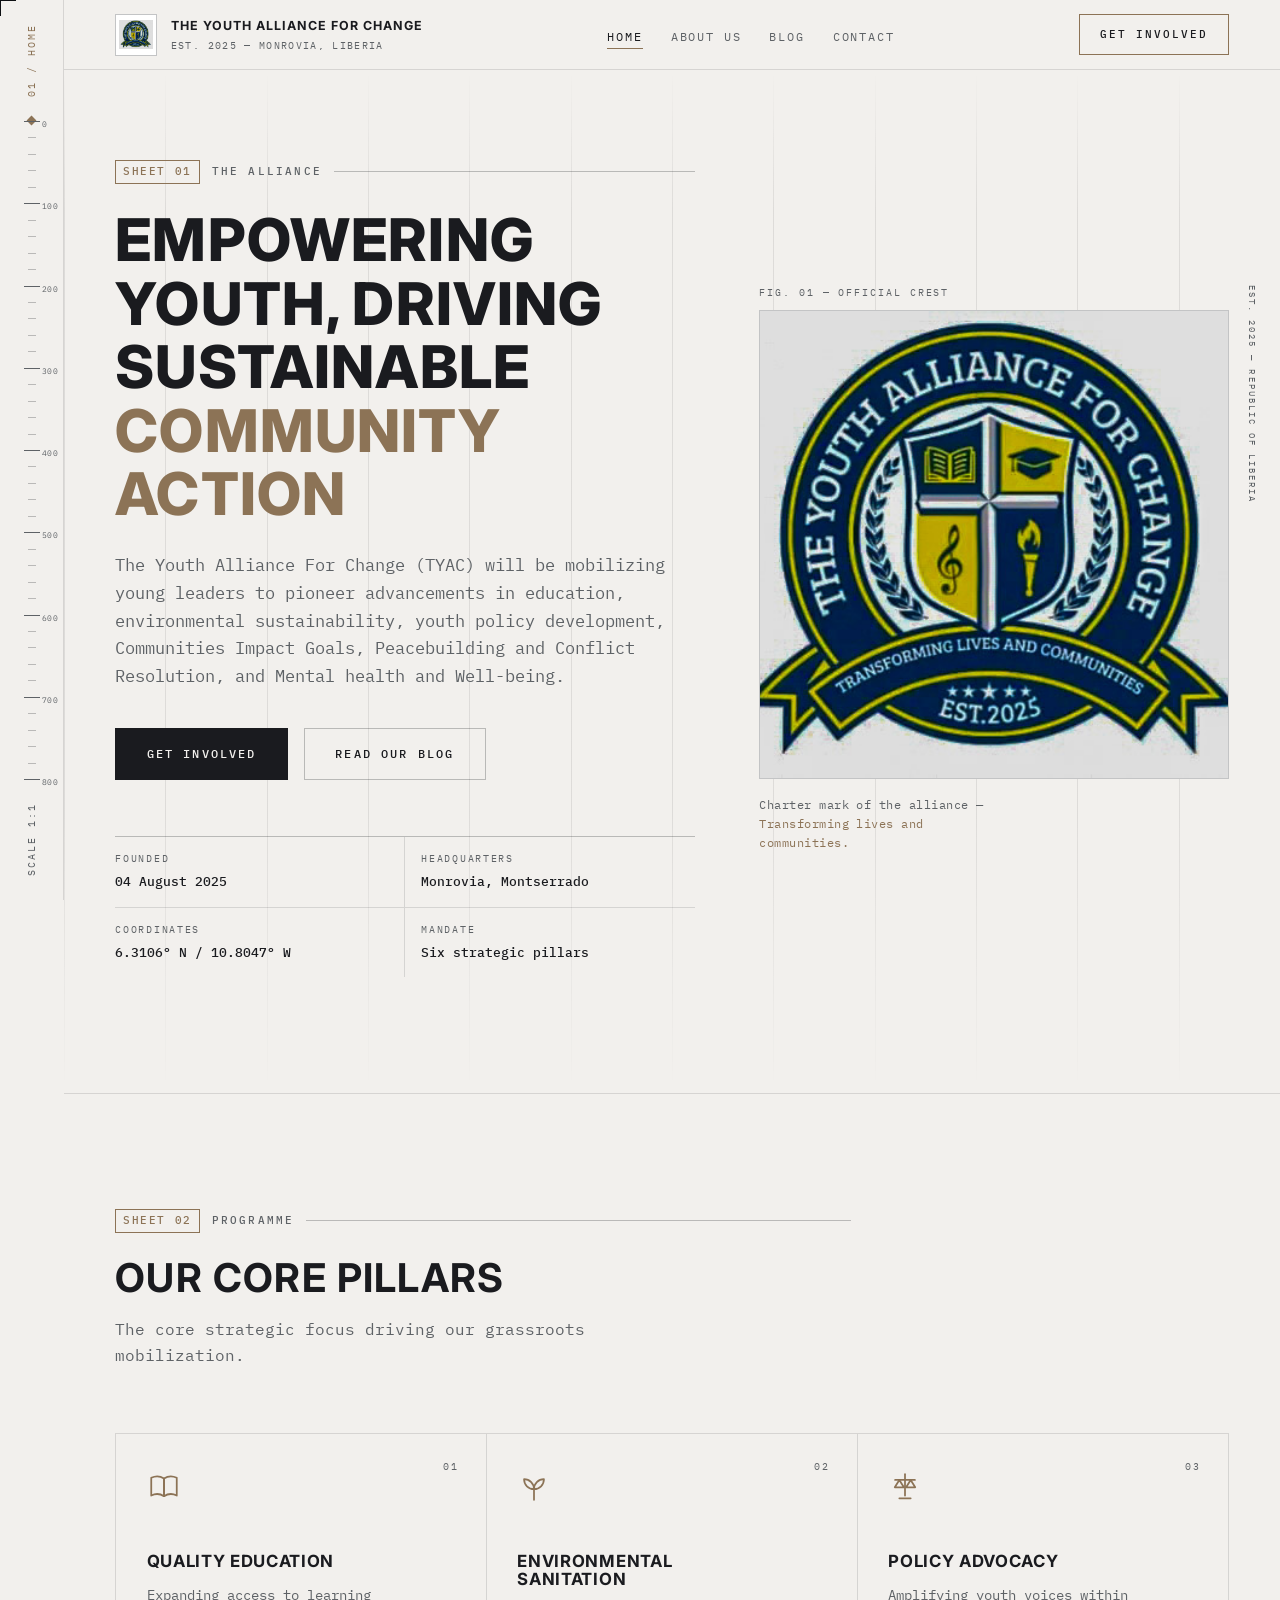
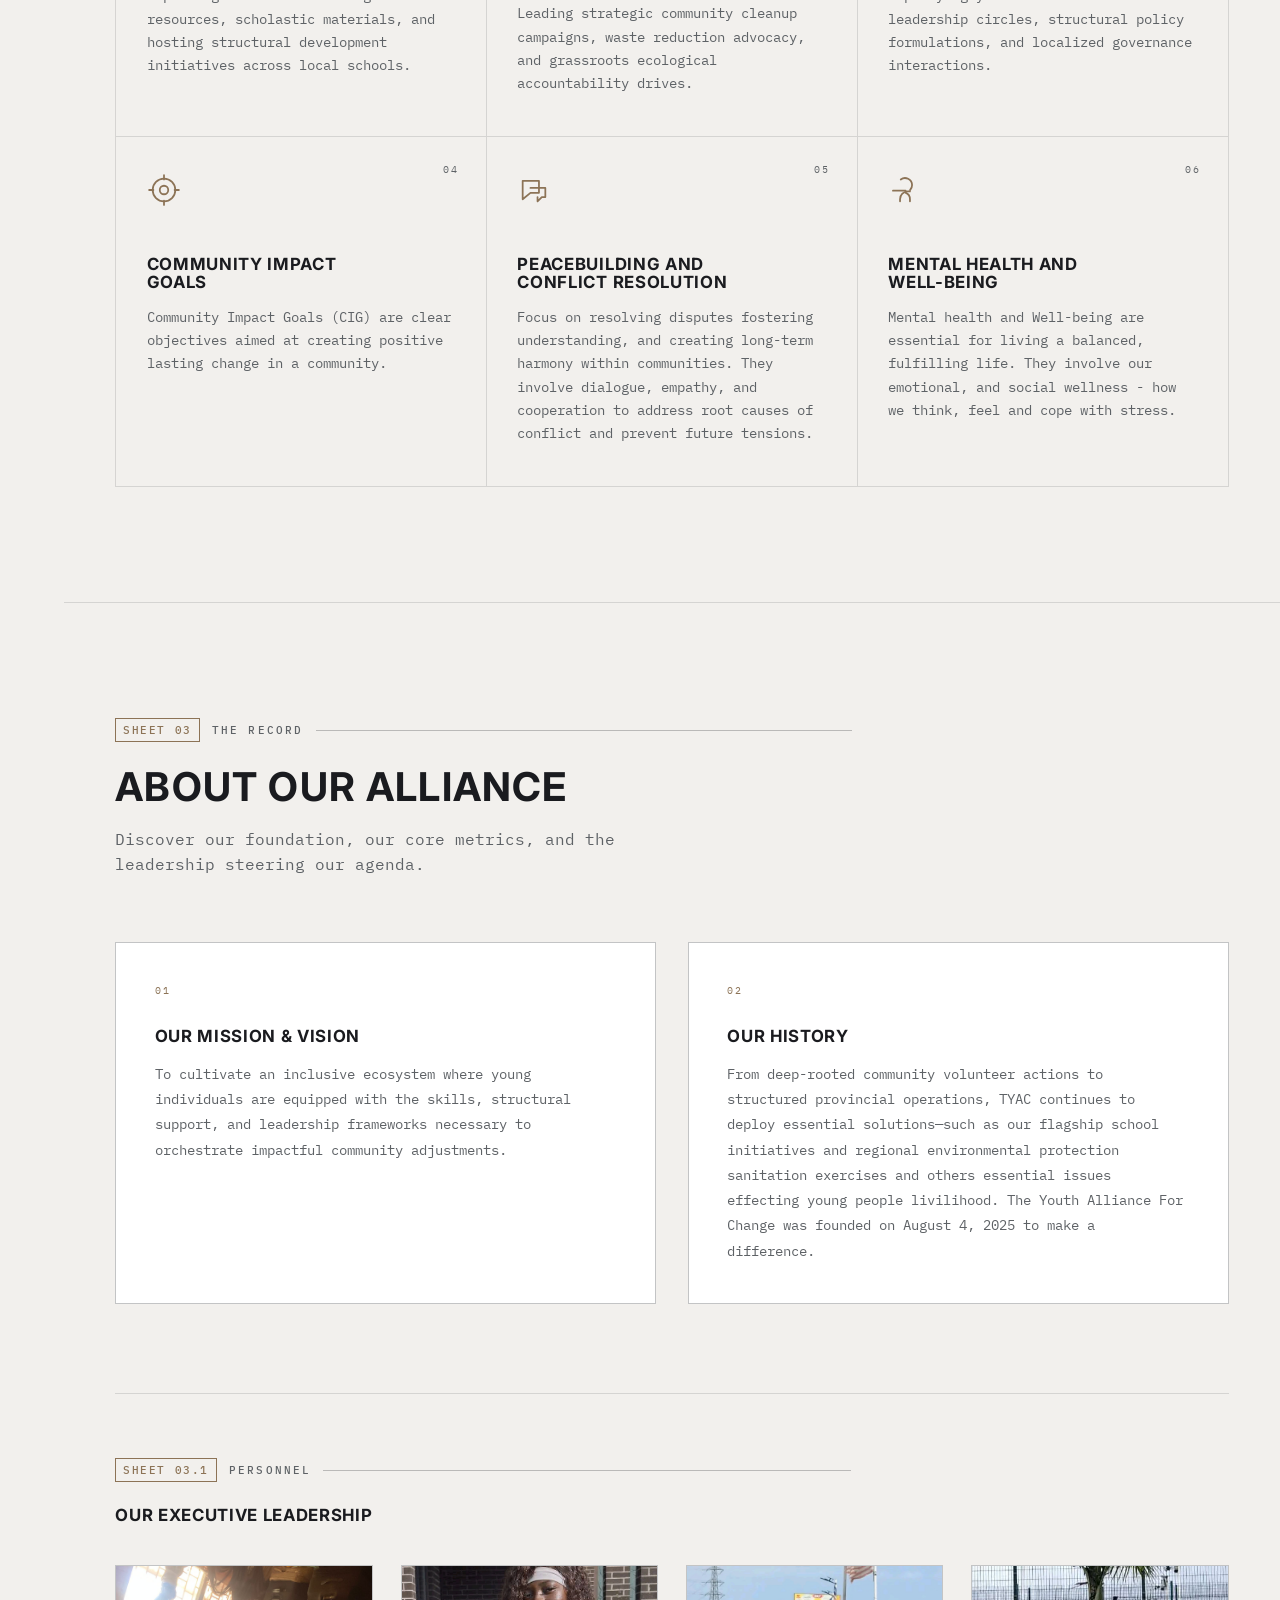
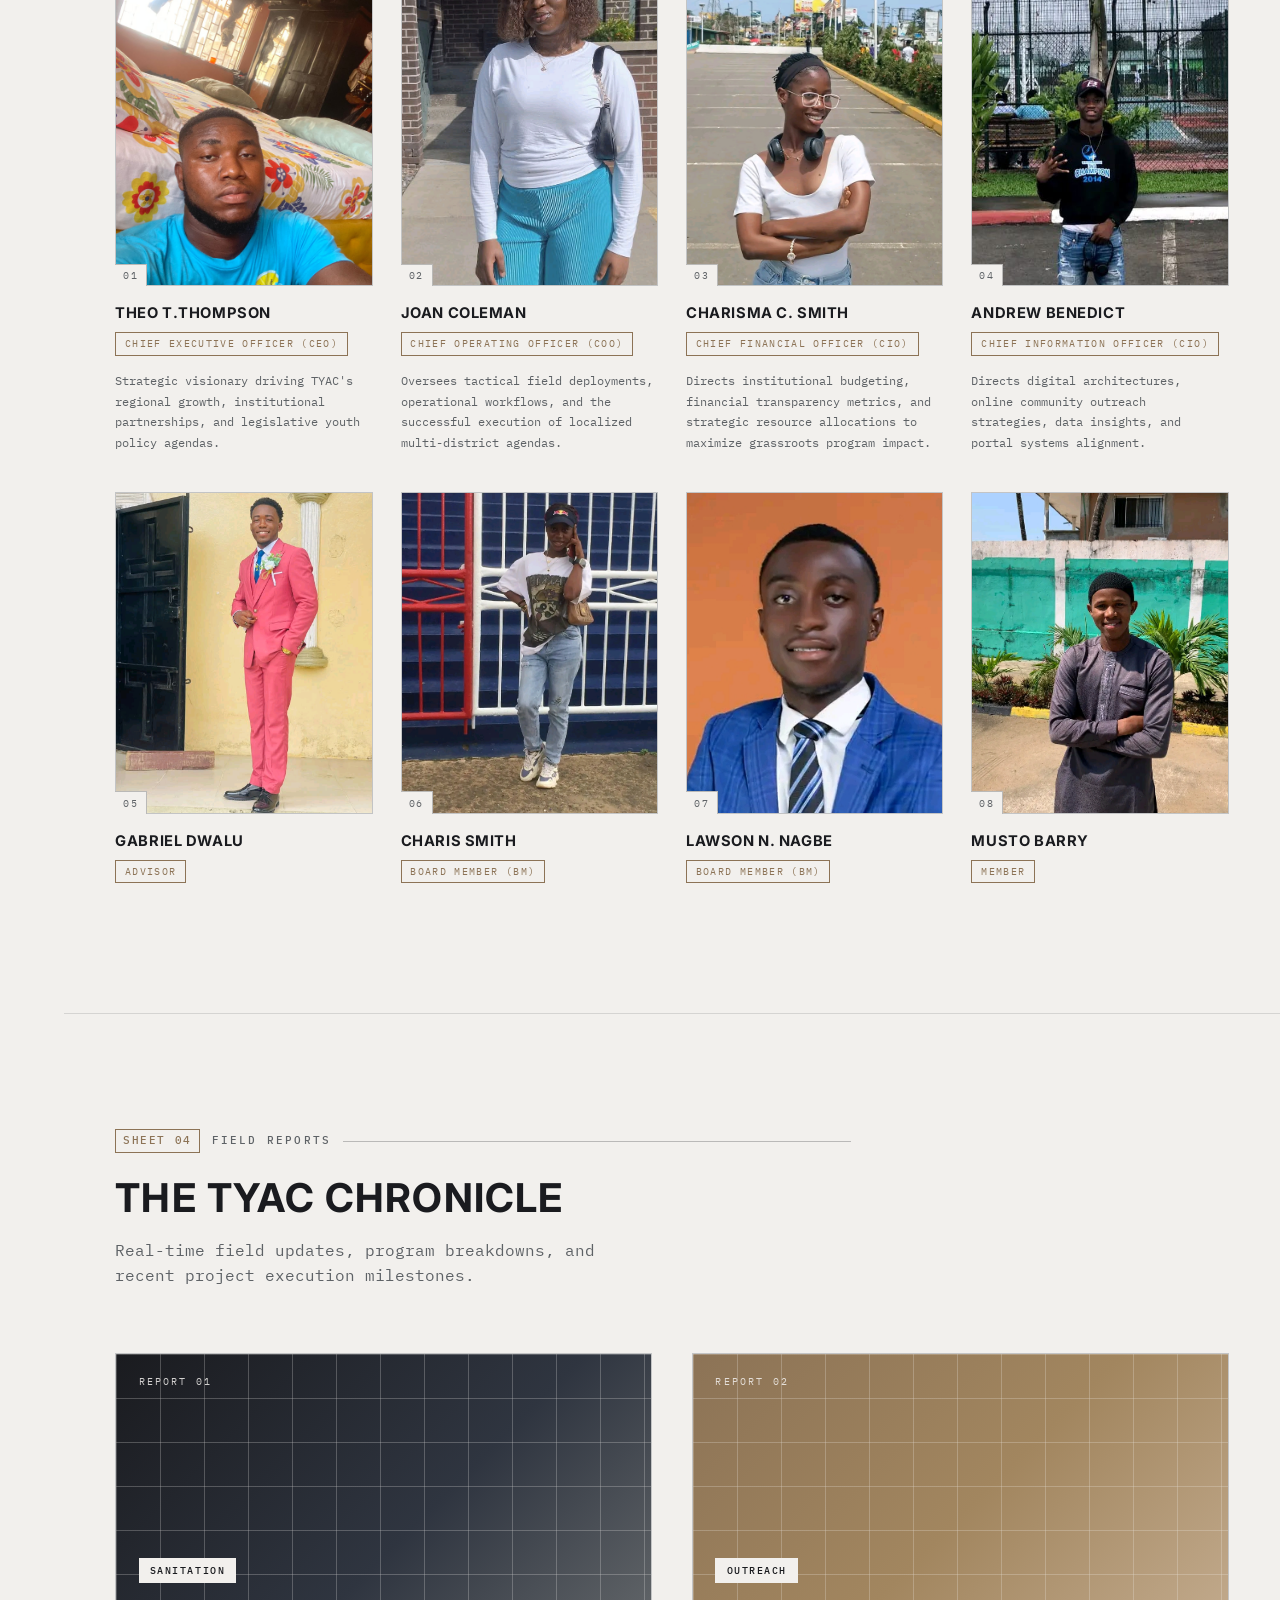
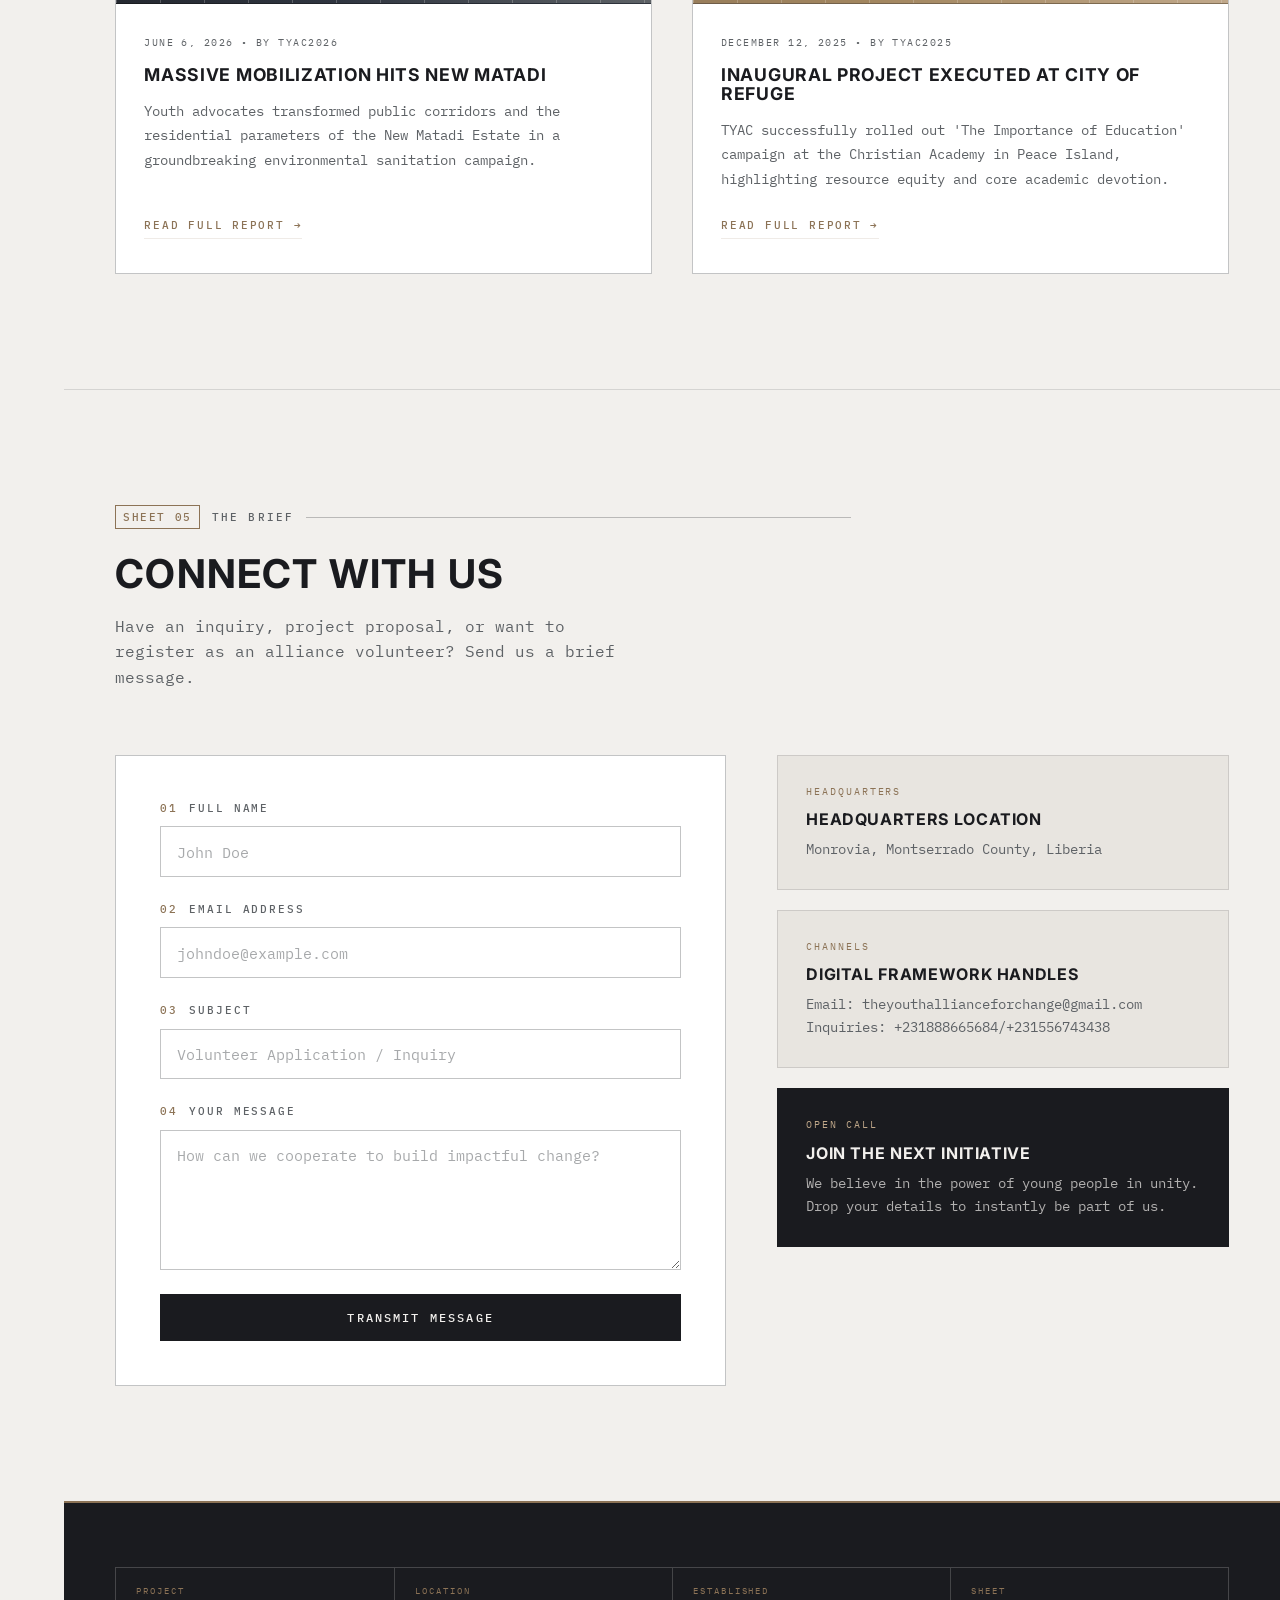
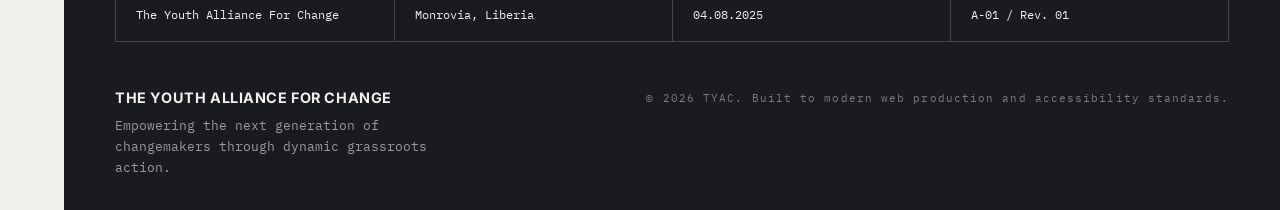
==== commit 21dbd620: "Fix scroll-based reveal and update asset versioning Co-authored-by: base44-builder[bot] <245833847+b" ====
--- a/index.html
+++ b/index.html
@@ -10,7 +10,7 @@
     <link rel="preconnect" href="https://fonts.googleapis.com">
     <link rel="preconnect" href="https://fonts.gstatic.com" crossorigin>
     <link href="https://fonts.googleapis.com/css2?family=Inter:wght@400;500;600;700;800&family=IBM+Plex+Mono:wght@400;500;600&display=swap" rel="stylesheet">
-    <link rel="stylesheet" href="style.css">
+    <link rel="stylesheet" href="style.css?v=2">
 </head>
 <body>
 
@@ -479,6 +479,6 @@
         </div>
     </footer>
 
-    <script src="script.js"></script>
+    <script src="script.js?v=2"></script>
 </body>
 </html>
--- a/style.css
+++ b/style.css
@@ -218,6 +218,10 @@
 }
 
 .plotter.is-staged > .plotter__img { visibility: hidden; }
+
+/* Once printed, hand back to the intact image so no strip seams remain */
+.plotter.is-revealed > .plotter__img { visibility: visible; }
+.plotter.is-revealed .plotter__strips { display: none; }
 
 .plotter__strips { position: absolute; inset: 0; }
 
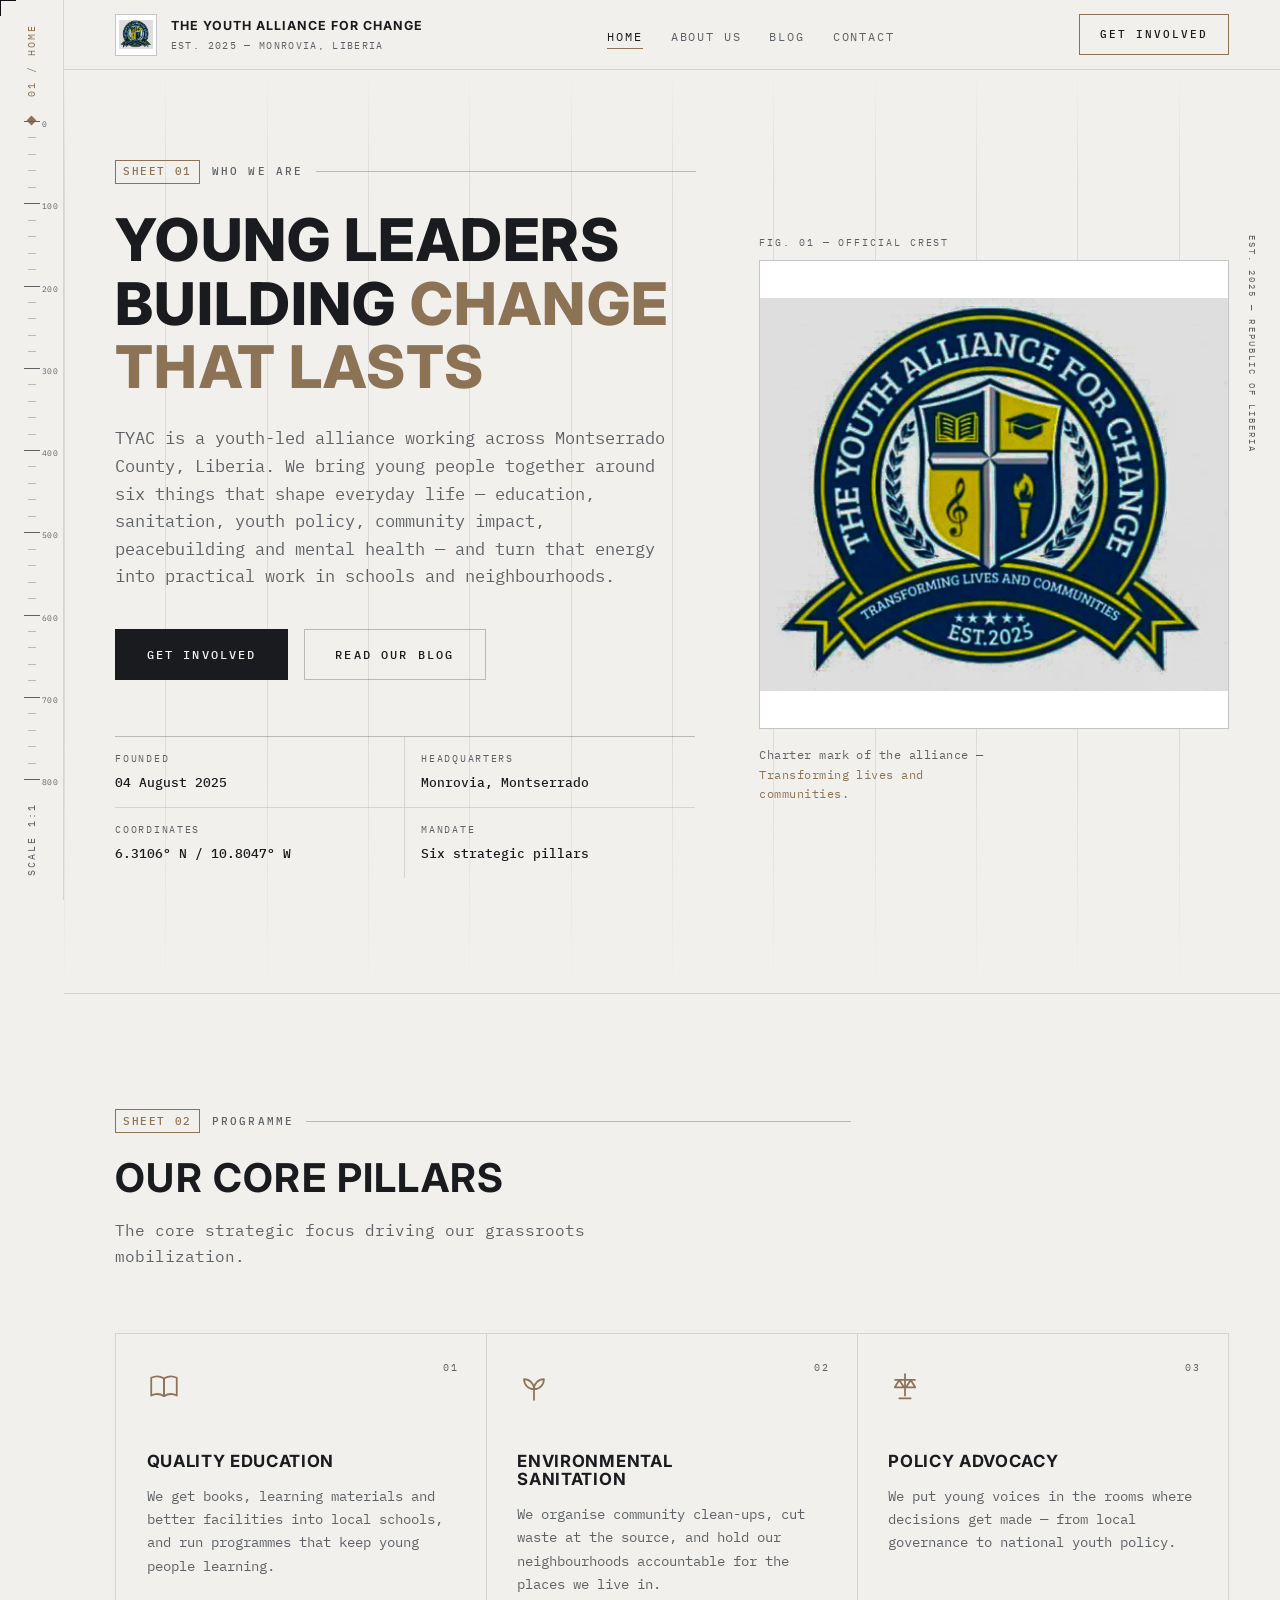
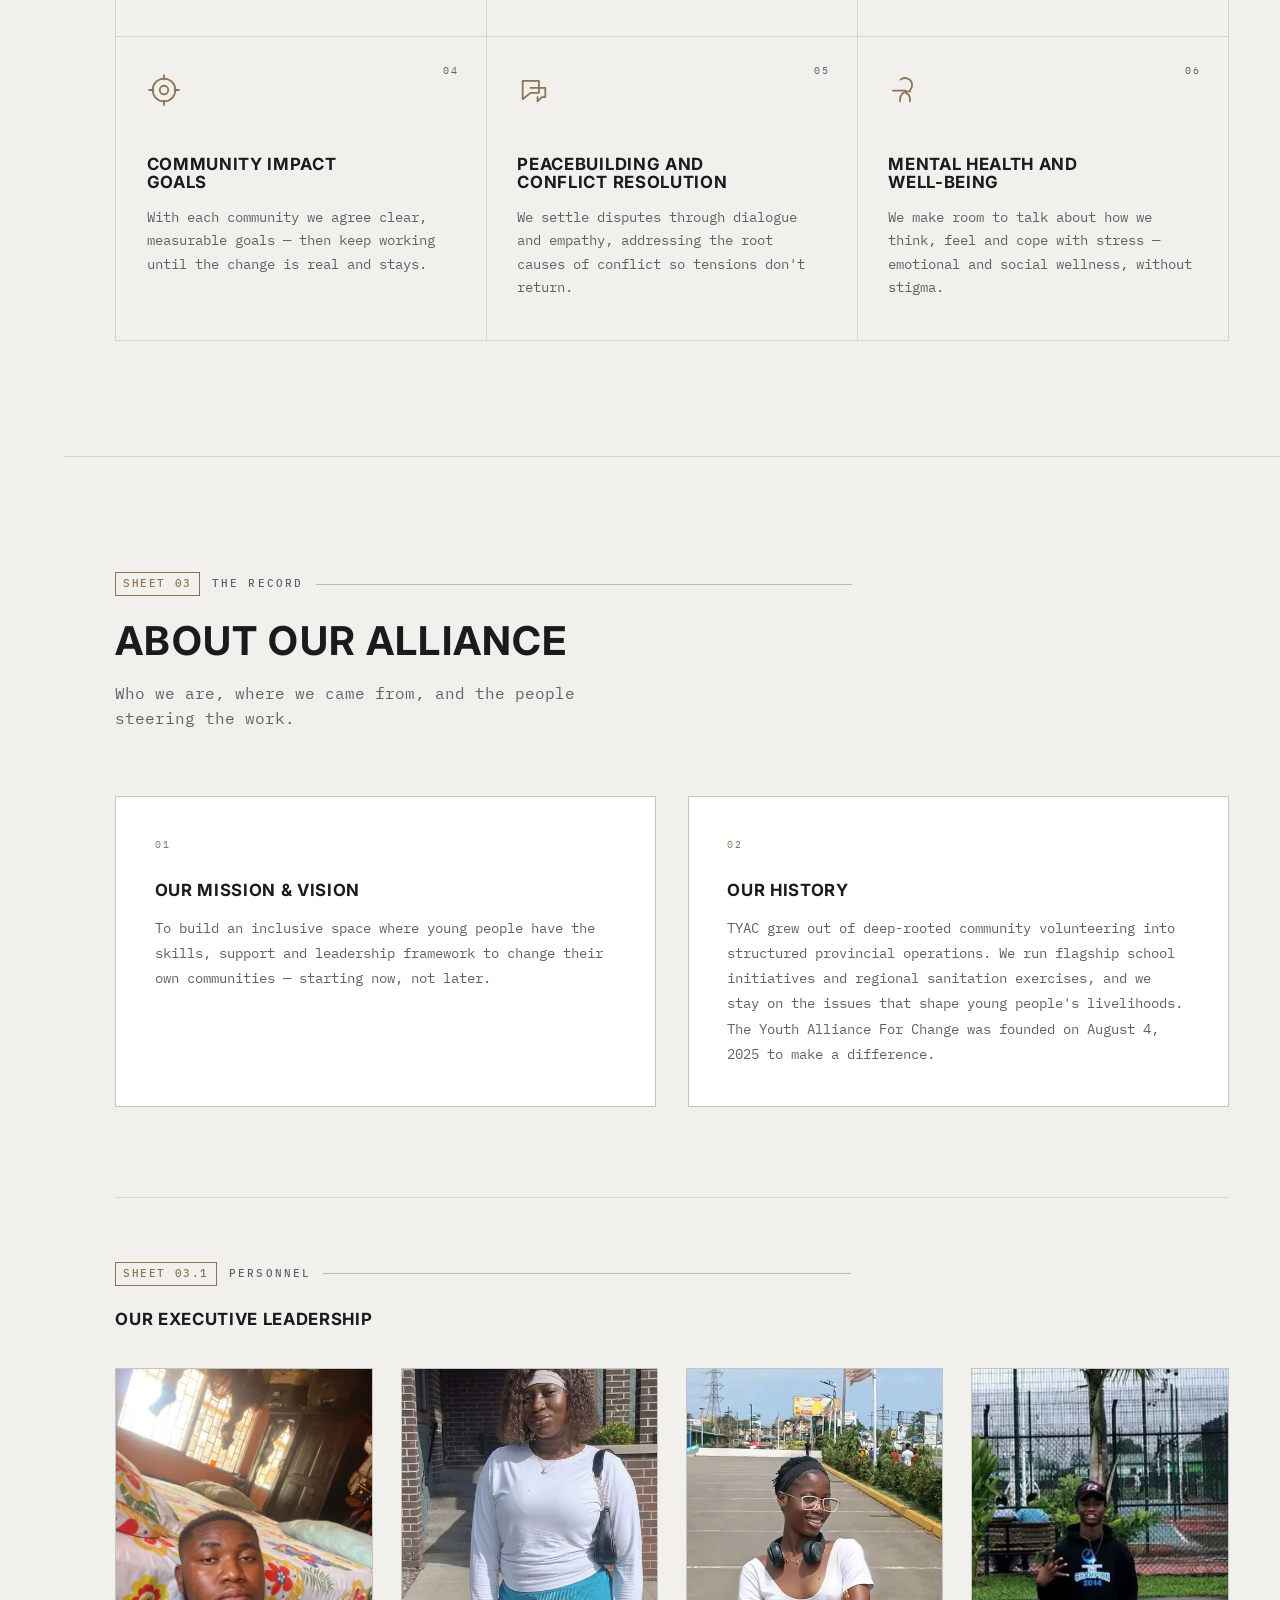
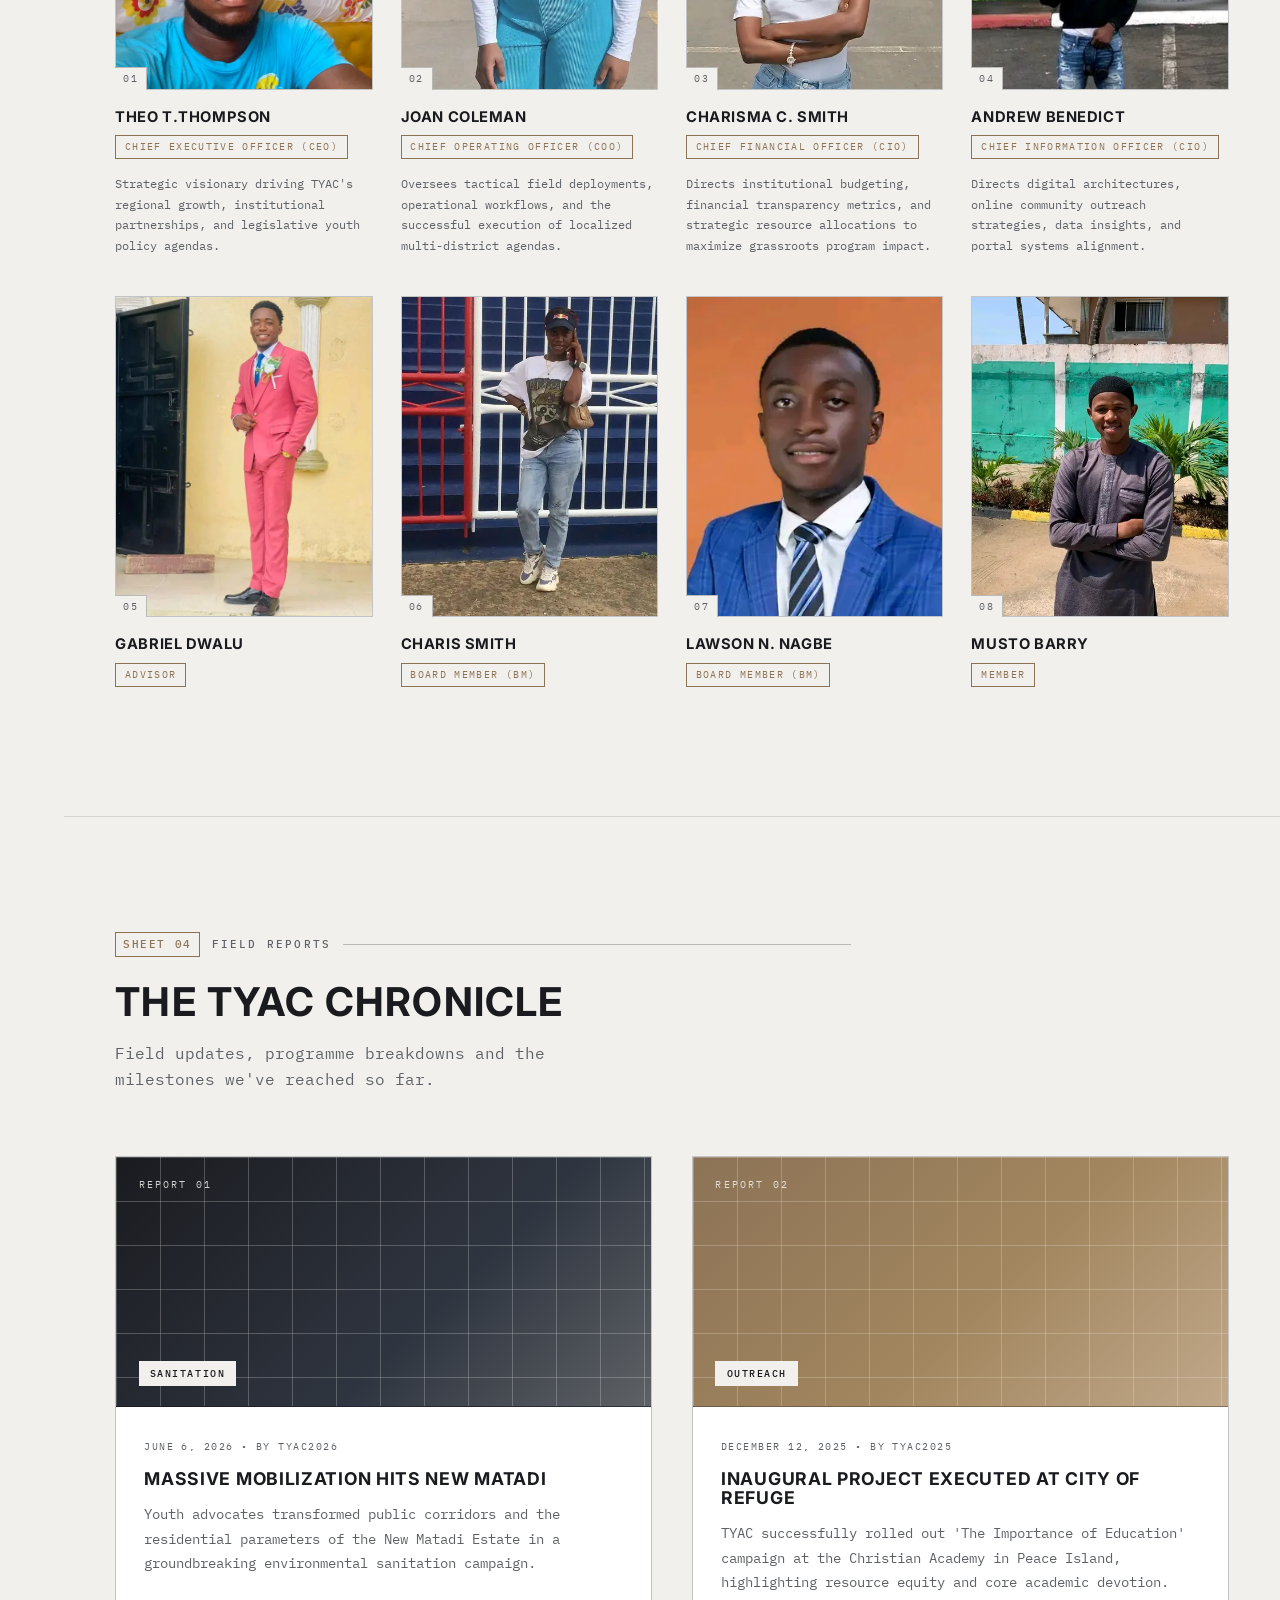
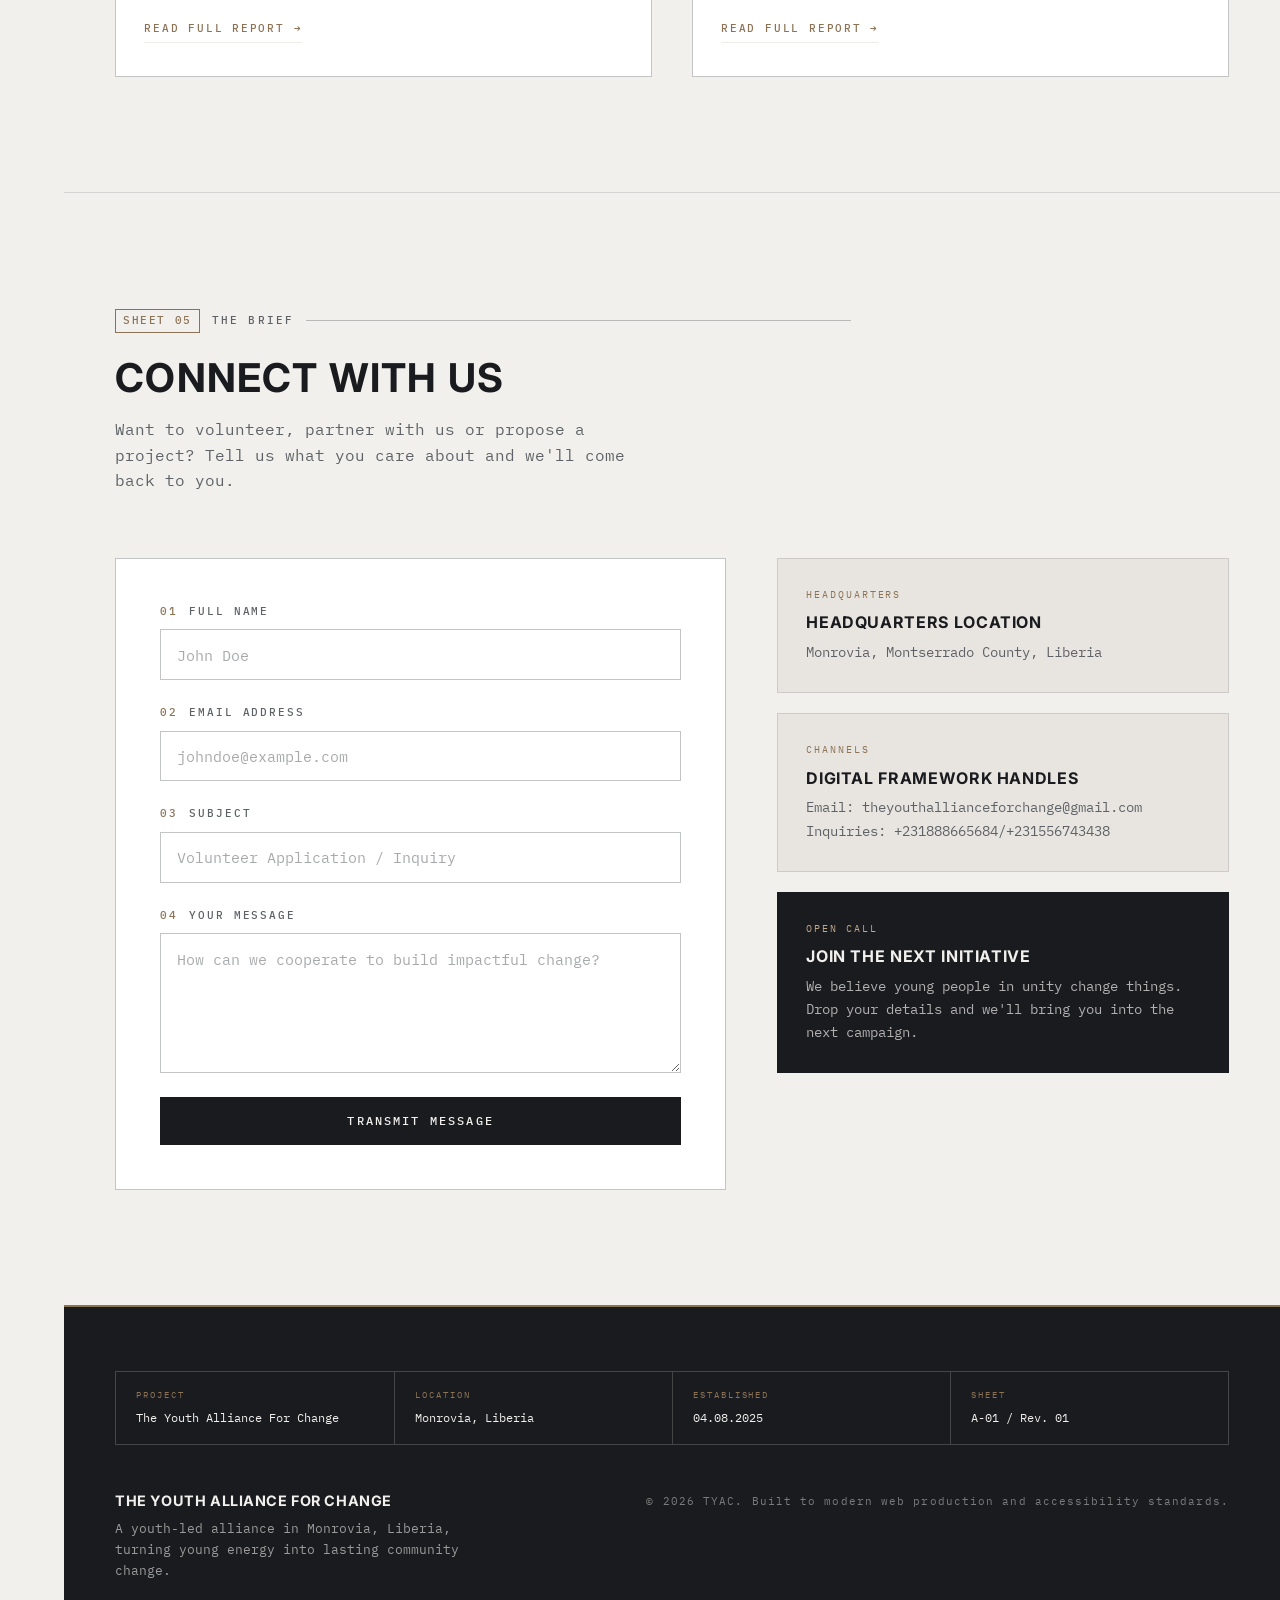
==== commit 3d8d68f7: "Optimize site mission, performance, and accessibility Co-authored-by: base44-builder[bot] <245833847" ====
--- a/index.html
+++ b/index.html
@@ -3,16 +3,18 @@
 <head>
     <meta charset="UTF-8">
     <meta name="viewport" content="width=device-width, initial-scale=1.0">
-    <meta name="description" content="The Youth Alliance For Change (TYAC) mobilises young leaders across Liberia in education, environmental sanitation, policy advocacy, community impact, peacebuilding and mental well-being.">
+    <meta name="description" content="The Youth Alliance For Change (TYAC) is a youth-led alliance in Monrovia, Liberia, working on education, sanitation, youth policy, community impact, peacebuilding and mental health. Join us.">
     <meta name="theme-color" content="#F2F0ED">
     <title>The Youth Alliance For Change (TYAC) | Official Portal</title>
     <link rel="icon" type="image/jpeg" href="yac.jpg">
     <link rel="preconnect" href="https://fonts.googleapis.com">
     <link rel="preconnect" href="https://fonts.gstatic.com" crossorigin>
-    <link href="https://fonts.googleapis.com/css2?family=Inter:wght@400;500;600;700;800&family=IBM+Plex+Mono:wght@400;500;600&display=swap" rel="stylesheet">
-    <link rel="stylesheet" href="style.css?v=2">
+    <link href="https://fonts.googleapis.com/css2?family=Inter:wght@700;800&family=IBM+Plex+Mono:wght@400;500&display=swap" rel="stylesheet">
+    <link rel="stylesheet" href="style.css?v=3">
 </head>
 <body>
+
+    <a class="skip-link" href="#main-content">Skip to main content</a>
 
     <!-- CUSTOM CROSSHAIR CURSOR (desktop / fine pointer only) -->
     <div class="cursor" aria-hidden="true">
@@ -43,7 +45,7 @@
                 </span>
             </a>
             <nav class="nav-bar" aria-label="Primary">
-                <ul class="nav-links">
+                <ul class="nav-links" role="list">
                     <li><a href="#home" class="nav-link is-active" data-cursor="HOME">Home</a></li>
                     <li><a href="#about" class="nav-link" data-cursor="ABOUT">About Us</a></li>
                     <li><a href="#blog" class="nav-link" data-cursor="BLOG">Blog</a></li>
@@ -54,21 +56,21 @@
         </div>
     </header>
 
-    <main>
+    <main id="main-content">
         <!-- SHEET 01 — HOMEPAGE (LANDING) -->
         <section id="home" class="page-section hero-section">
             <div class="grid-frame" aria-hidden="true"></div>
             <div class="wrap hero-grid">
                 <div class="hero-content">
-                    <p class="eyebrow"><span class="eyebrow__index">Sheet 01</span> The Alliance</p>
-                    <h1>Empowering Youth, Driving Sustainable <span class="text-accent">Community Action</span></h1>
-                    <p class="lead">The Youth Alliance For Change (TYAC) will be mobilizing young leaders to pioneer advancements in education, environmental sustainability, youth policy development, Communities Impact Goals, Peacebuilding and Conflict Resolution, and Mental health and Well-being.</p>
+                    <p class="eyebrow"><span class="eyebrow__index">Sheet 01</span> Who we are</p>
+                    <h1>Young leaders building <span class="text-accent">change that lasts</span></h1>
+                    <p class="lead">TYAC is a youth-led alliance working across Montserrado County, Liberia. We bring young people together around six things that shape everyday life — education, sanitation, youth policy, community impact, peacebuilding and mental health — and turn that energy into practical work in schools and neighbourhoods.</p>
                     <div class="hero-ctas">
                         <a href="#contact" class="btn btn--primary" data-cursor="JOIN">Get Involved</a>
                         <a href="#blog" class="btn btn--secondary" data-cursor="READ">Read Our Blog</a>
                     </div>
 
-                    <ul class="spec-list">
+                    <ul class="spec-list" role="list">
                         <li class="spec"><span class="spec__key">Founded</span><span class="spec__val">04 August 2025</span></li>
                         <li class="spec"><span class="spec__key">Headquarters</span><span class="spec__val">Monrovia, Montserrado</span></li>
                         <li class="spec"><span class="spec__key">Coordinates</span><span class="spec__val">6.3106° N / 10.8047° W</span></li>
@@ -78,7 +80,7 @@
 
                 <figure class="hero-plate">
                     <span class="plate__coord">Fig. 01 — Official Crest</span>
-                    <div class="plate plotter" data-cursor="CREST">
+                    <div class="plate plotter plotter--contain" data-cursor="CREST">
                         <img src="yac.jpg" alt="TYAC crest: shield with education, scholarship, culture and service symbols" class="plotter__img">
                         <span class="plate__corner plate__corner--tl"></span>
                         <span class="plate__corner plate__corner--tr"></span>
@@ -111,7 +113,7 @@
                             </svg>
                         </span>
                         <h3>Quality Education</h3>
-                        <p>Expanding access to learning resources, scholastic materials, and hosting structural development initiatives across local schools.</p>
+                        <p>We get books, learning materials and better facilities into local schools, and run programmes that keep young people learning.</p>
                     </article>
 
                     <article class="pillar-card">
@@ -124,7 +126,7 @@
                             </svg>
                         </span>
                         <h3>Environmental Sanitation</h3>
-                        <p>Leading strategic community cleanup campaigns, waste reduction advocacy, and grassroots ecological accountability drives.</p>
+                        <p>We organise community clean-ups, cut waste at the source, and hold our neighbourhoods accountable for the places we live in.</p>
                     </article>
 
                     <article class="pillar-card">
@@ -139,7 +141,7 @@
                             </svg>
                         </span>
                         <h3>Policy Advocacy</h3>
-                        <p>Amplifying youth voices within leadership circles, structural policy formulations, and localized governance interactions.</p>
+                        <p>We put young voices in the rooms where decisions get made — from local governance to national youth policy.</p>
                     </article>
 
                     <article class="pillar-card">
@@ -152,7 +154,7 @@
                             </svg>
                         </span>
                         <h3>Community Impact Goals</h3>
-                        <p>Community Impact Goals (CIG) are clear objectives aimed at creating positive lasting change in a community.</p>
+                        <p>With each community we agree clear, measurable goals — then keep working until the change is real and stays.</p>
                     </article>
 
                     <article class="pillar-card">
@@ -164,7 +166,7 @@
                             </svg>
                         </span>
                         <h3>Peacebuilding and Conflict Resolution</h3>
-                        <p>Focus on resolving disputes fostering understanding, and creating long-term harmony within communities. They involve dialogue, empathy, and cooperation to address root causes of conflict and prevent future tensions.</p>
+                        <p>We settle disputes through dialogue and empathy, addressing the root causes of conflict so tensions don't return.</p>
                     </article>
 
                     <article class="pillar-card">
@@ -178,7 +180,7 @@
                             </svg>
                         </span>
                         <h3>Mental Health and Well-being</h3>
-                        <p>Mental health and Well-being are essential for living a balanced, fulfilling life. They involve our emotional, and social wellness - how we think, feel and cope with stress.</p>
+                        <p>We make room to talk about how we think, feel and cope with stress — emotional and social wellness, without stigma.</p>
                     </article>
                 </div>
             </div>
@@ -190,19 +192,19 @@
                 <div class="section-head section-head--left">
                     <p class="eyebrow"><span class="eyebrow__index">Sheet 03</span> The Record</p>
                     <h2>About Our Alliance</h2>
-                    <p class="section-sub">Discover our foundation, our core metrics, and the leadership steering our agenda.</p>
+                    <p class="section-sub">Who we are, where we came from, and the people steering the work.</p>
                 </div>
 
                 <div class="about-story-grid">
                     <article class="story-card">
                         <span class="story-card__index">01</span>
                         <h3>Our Mission &amp; Vision</h3>
-                        <p>To cultivate an inclusive ecosystem where young individuals are equipped with the skills, structural support, and leadership frameworks necessary to orchestrate impactful community adjustments.</p>
+                        <p>To build an inclusive space where young people have the skills, support and leadership framework to change their own communities — starting now, not later.</p>
                     </article>
                     <article class="story-card">
                         <span class="story-card__index">02</span>
                         <h3>Our History</h3>
-                        <p>From deep-rooted community volunteer actions to structured provincial operations, TYAC continues to deploy essential solutions—such as our flagship school initiatives and regional environmental protection sanitation exercises and others essential issues effecting young people livilihood. The Youth Alliance For Change was founded on August 4, 2025 to make a difference.</p>
+                        <p>TYAC grew out of deep-rooted community volunteering into structured provincial operations. We run flagship school initiatives and regional sanitation exercises, and we stay on the issues that shape young people's livelihoods. The Youth Alliance For Change was founded on August 4, 2025 to make a difference.</p>
                     </article>
                 </div>
 
@@ -217,7 +219,7 @@
                         <article class="leader-card">
                             <div class="leader-plate">
                                 <div class="plate plotter" data-cursor="CEO">
-                                    <img src="ttt.jpeg" alt="Theo T. Thompson" class="plotter__img">
+                                    <img src="assets/leader-theo-thompson.webp" alt="Portrait of Theo T. Thompson, Chief Executive Officer" class="plotter__img" loading="lazy" decoding="async">
                                     <span class="plate__corner plate__corner--tl"></span>
                                     <span class="plate__corner plate__corner--tr"></span>
                                     <span class="plate__corner plate__corner--bl"></span>
@@ -234,7 +236,7 @@
                         <article class="leader-card">
                             <div class="leader-plate">
                                 <div class="plate plotter" data-cursor="COO">
-                                    <img src="rjc.jpg" alt="Joan Coleman" class="plotter__img">
+                                    <img src="assets/leader-joan-coleman.webp" alt="Portrait of Joan Coleman, Chief Operating Officer" class="plotter__img" loading="lazy" decoding="async">
                                     <span class="plate__corner plate__corner--tl"></span>
                                     <span class="plate__corner plate__corner--tr"></span>
                                     <span class="plate__corner plate__corner--bl"></span>
@@ -251,7 +253,7 @@
                         <article class="leader-card">
                             <div class="leader-plate">
                                 <div class="plate plotter" data-cursor="CFO">
-                                    <img src="ccs.jpeg" alt="Charisma C. Smith" class="plotter__img">
+                                    <img src="assets/leader-charisma-smith.webp" alt="Portrait of Charisma C. Smith, Chief Financial Officer" class="plotter__img" loading="lazy" decoding="async">
                                     <span class="plate__corner plate__corner--tl"></span>
                                     <span class="plate__corner plate__corner--tr"></span>
                                     <span class="plate__corner plate__corner--bl"></span>
@@ -268,7 +270,7 @@
                         <article class="leader-card">
                             <div class="leader-plate">
                                 <div class="plate plotter" data-cursor="CIO">
-                                    <img src="AB.jpeg" alt="Andrew Benedict" class="plotter__img">
+                                    <img src="assets/leader-andrew-benedict.webp" alt="Portrait of Andrew Benedict, Chief Information Officer" class="plotter__img" loading="lazy" decoding="async">
                                     <span class="plate__corner plate__corner--tl"></span>
                                     <span class="plate__corner plate__corner--tr"></span>
                                     <span class="plate__corner plate__corner--bl"></span>
@@ -285,7 +287,7 @@
                         <article class="leader-card">
                             <div class="leader-plate">
                                 <div class="plate plotter" data-cursor="ADVISOR">
-                                    <img src="gnd.jpg" alt="Gabriel Dwalu" class="plotter__img">
+                                    <img src="assets/leader-gabriel-dwalu.webp" alt="Portrait of Gabriel Dwalu, Advisor" class="plotter__img" loading="lazy" decoding="async">
                                     <span class="plate__corner plate__corner--tl"></span>
                                     <span class="plate__corner plate__corner--tr"></span>
                                     <span class="plate__corner plate__corner--bl"></span>
@@ -301,7 +303,7 @@
                         <article class="leader-card">
                             <div class="leader-plate">
                                 <div class="plate plotter" data-cursor="BOARD">
-                                    <img src="chs.jpg" alt="Charis Smith" class="plotter__img">
+                                    <img src="assets/leader-charis-smith.webp" alt="Portrait of Charis Smith, Board Member" class="plotter__img" loading="lazy" decoding="async">
                                     <span class="plate__corner plate__corner--tl"></span>
                                     <span class="plate__corner plate__corner--tr"></span>
                                     <span class="plate__corner plate__corner--bl"></span>
@@ -317,7 +319,7 @@
                         <article class="leader-card">
                             <div class="leader-plate">
                                 <div class="plate plotter" data-cursor="BOARD">
-                                    <img src="lnn.jpg" alt="Lawson N. Nagbe" class="plotter__img">
+                                    <img src="assets/leader-lawson-nagbe.webp" alt="Portrait of Lawson N. Nagbe, Board Member" class="plotter__img" loading="lazy" decoding="async">
                                     <span class="plate__corner plate__corner--tl"></span>
                                     <span class="plate__corner plate__corner--tr"></span>
                                     <span class="plate__corner plate__corner--bl"></span>
@@ -333,7 +335,7 @@
                         <article class="leader-card">
                             <div class="leader-plate">
                                 <div class="plate plotter" data-cursor="MEMBER">
-                                    <img src="mub.jpeg" alt="Musto Barry" class="plotter__img">
+                                    <img src="assets/leader-musto-barry.webp" alt="Portrait of Musto Barry, Member" class="plotter__img" loading="lazy" decoding="async">
                                     <span class="plate__corner plate__corner--tl"></span>
                                     <span class="plate__corner plate__corner--tr"></span>
                                     <span class="plate__corner plate__corner--bl"></span>
@@ -356,7 +358,7 @@
                 <div class="section-head">
                     <p class="eyebrow"><span class="eyebrow__index">Sheet 04</span> Field Reports</p>
                     <h2>The TYAC Chronicle</h2>
-                    <p class="section-sub">Real-time field updates, program breakdowns, and recent project execution milestones.</p>
+                    <p class="section-sub">Field updates, programme breakdowns and the milestones we've reached so far.</p>
                 </div>
 
                 <div class="blog-feed-grid">
@@ -395,7 +397,7 @@
                 <div class="section-head section-head--left">
                     <p class="eyebrow"><span class="eyebrow__index">Sheet 05</span> The Brief</p>
                     <h2>Connect With Us</h2>
-                    <p class="section-sub">Have an inquiry, project proposal, or want to register as an alliance volunteer? Send us a brief message.</p>
+                    <p class="section-sub">Want to volunteer, partner with us or propose a project? Tell us what you care about and we'll come back to you.</p>
                 </div>
 
                 <div class="contact-grid">
@@ -404,11 +406,11 @@
                         <form action="https://formsubmit.co/theyouthallianceforchange@gmail.com" method="POST" class="styled-form" id="contact-form">
                             <div class="form-group">
                                 <label for="name"><span class="field-index">01</span> Full Name</label>
-                                <input type="text" id="name" placeholder="John Doe" required>
+                                <input type="text" id="name" placeholder="John Doe" autocomplete="name" required>
                             </div>
                             <div class="form-group">
                                 <label for="email"><span class="field-index">02</span> Email Address</label>
-                                <input type="email" id="email" placeholder="johndoe@example.com" required>
+                                <input type="email" id="email" placeholder="johndoe@example.com" autocomplete="email" required>
                             </div>
                             <div class="form-group">
                                 <label for="subject"><span class="field-index">03</span> Subject</label>
@@ -426,19 +428,19 @@
                     <aside class="contact-sidebar">
                         <div class="info-card">
                             <span class="info-card__key">Headquarters</span>
-                            <h4>Headquarters Location</h4>
+                            <h3>Headquarters Location</h3>
                             <p>Monrovia, Montserrado County, Liberia</p>
                         </div>
                         <div class="info-card">
                             <span class="info-card__key">Channels</span>
-                            <h4>Digital Framework Handles</h4>
+                            <h3>Digital Framework Handles</h3>
                             <p>Email: theyouthallianceforchange@gmail.com </p>
                             <p>Inquiries: +231888665684/+231556743438</p>
                         </div>
                         <div class="info-card highlight-box">
                             <span class="info-card__key">Open Call</span>
-                            <h4>Join the Next Initiative</h4>
-                            <p>We believe in the power of young people in unity. Drop your details to instantly be part of us.</p>
+                            <h3>Join the Next Initiative</h3>
+                            <p>We believe young people in unity change things. Drop your details and we'll bring you into the next campaign.</p>
                         </div>
                     </aside>
                 </div>
@@ -470,7 +472,7 @@
             <div class="footer-grid">
                 <div class="footer-brand">
                     <h4>The Youth Alliance For Change</h4>
-                    <p>Empowering the next generation of changemakers through dynamic grassroots action.</p>
+                    <p>A youth-led alliance in Monrovia, Liberia, turning young energy into lasting community change.</p>
                 </div>
                 <div class="footer-copy">
                     &copy; 2026 TYAC. Built to modern web production and accessibility standards.
@@ -479,6 +481,6 @@
         </div>
     </footer>
 
-    <script src="script.js?v=2"></script>
+    <script src="script.js?v=3"></script>
 </body>
 </html>
--- a/style.css
+++ b/style.css
@@ -78,6 +78,22 @@
     outline-offset: 3px;
 }
 
+.skip-link {
+    position: absolute;
+    top: 0;
+    left: -9999px;
+    z-index: 9999;
+    padding: 0.9rem 1.3rem;
+    background: var(--graphite);
+    color: var(--linen);
+    font-family: var(--font-mono);
+    font-size: 0.72rem;
+    letter-spacing: 0.16em;
+    text-transform: uppercase;
+}
+
+.skip-link:focus { left: 0; }
+
 section { scroll-margin-top: 96px; }
 
 /* -------------------------------------------------------------- 3. TYPOGRAPHY */
@@ -216,6 +232,10 @@
     object-fit: cover;
     display: block;
 }
+
+/* The crest is shown whole rather than cropped into the plate */
+.plotter--contain .plotter__img,
+.plotter--contain .plotter__strip img { object-fit: contain; }
 
 .plotter.is-staged > .plotter__img { visibility: hidden; }
 
@@ -394,6 +414,7 @@
 
 body.has-cursor .cursor { display: block; }
 body.has-cursor, body.has-cursor a, body.has-cursor button { cursor: none; }
+body.has-cursor input, body.has-cursor textarea { cursor: text; }
 
 .cursor__ring {
     position: absolute;
@@ -965,11 +986,11 @@
     color: var(--oak);
 }
 
-.info-card h4 { margin-bottom: 0.6rem; }
+.info-card h3 { margin-bottom: 0.6rem; font-size: 1rem; }
 .info-card p { font-size: 0.85rem; line-height: 1.7; }
 
 .highlight-box { background: var(--graphite); border-color: var(--graphite); }
-.highlight-box h4 { color: var(--linen); }
+.highlight-box h3 { color: var(--linen); }
 .highlight-box p { color: rgba(242, 240, 237, 0.7); }
 .highlight-box .info-card__key { color: #C0A88A; }
 
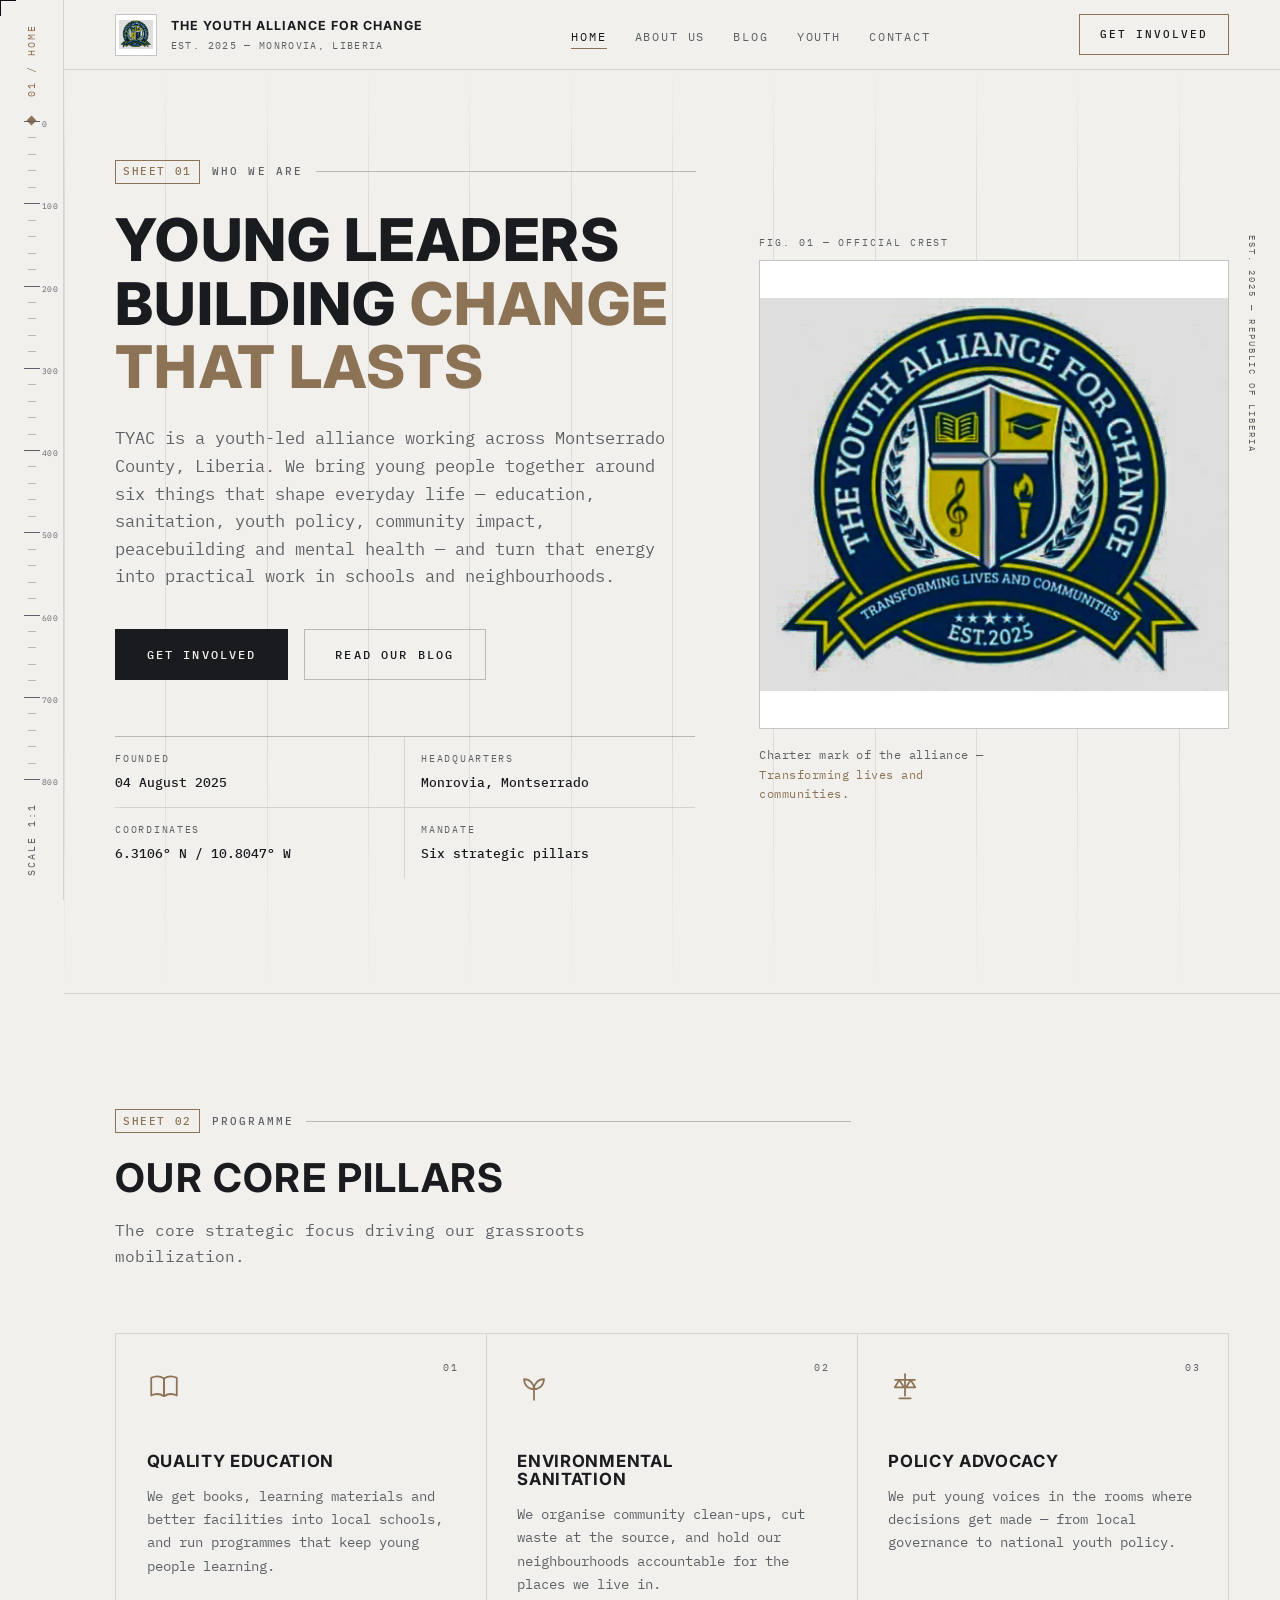
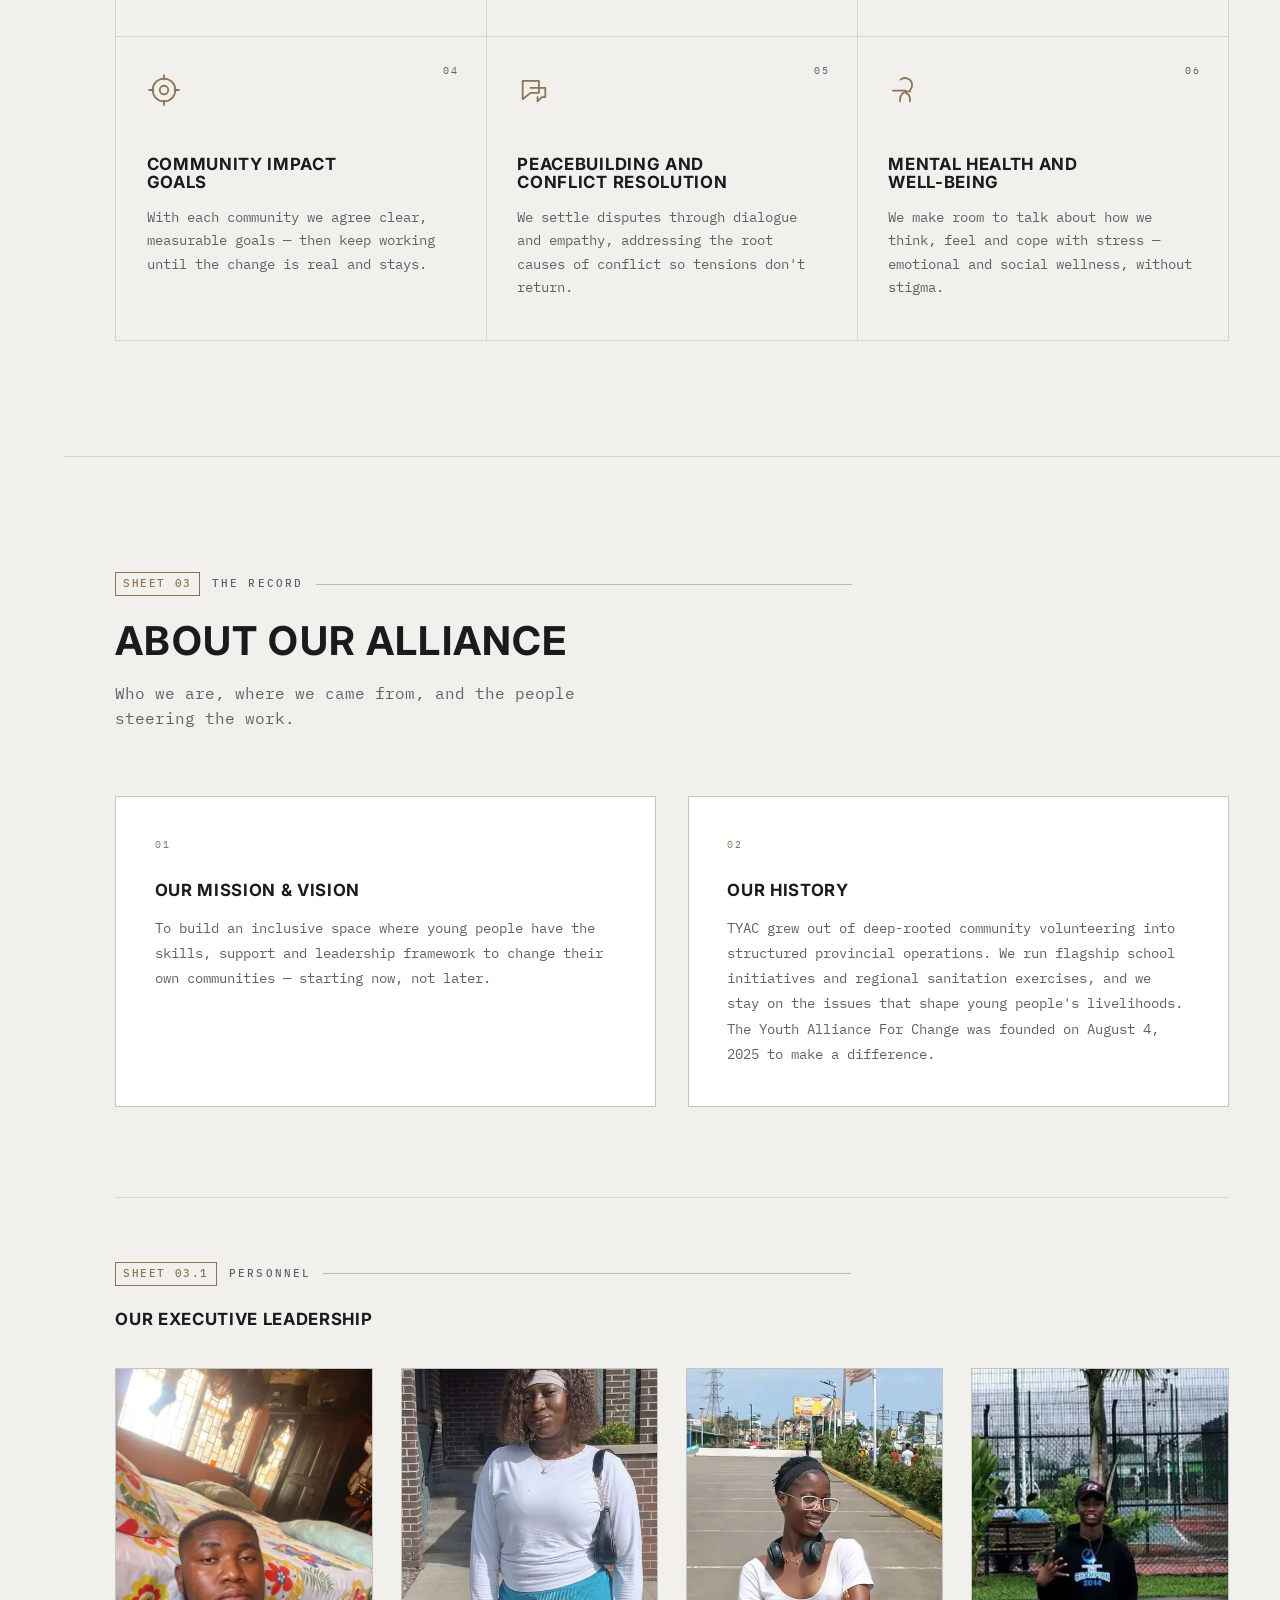
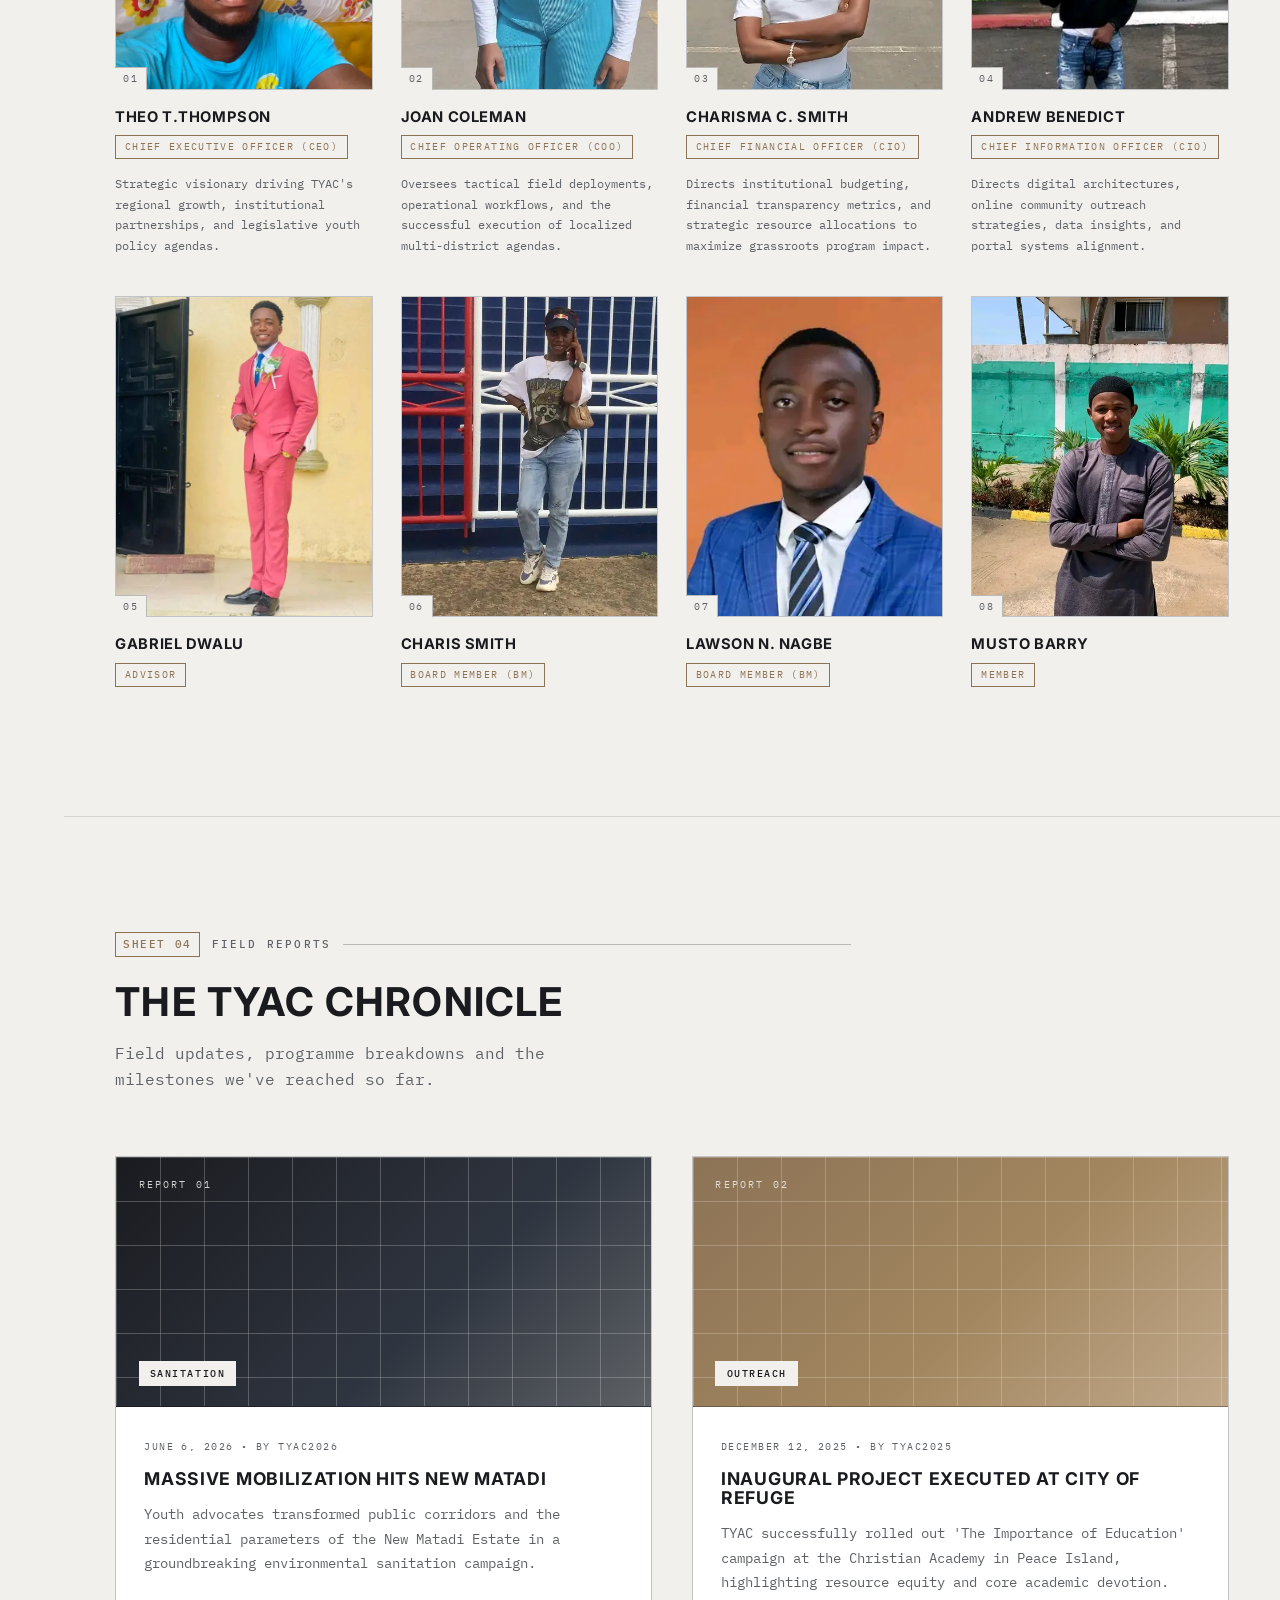
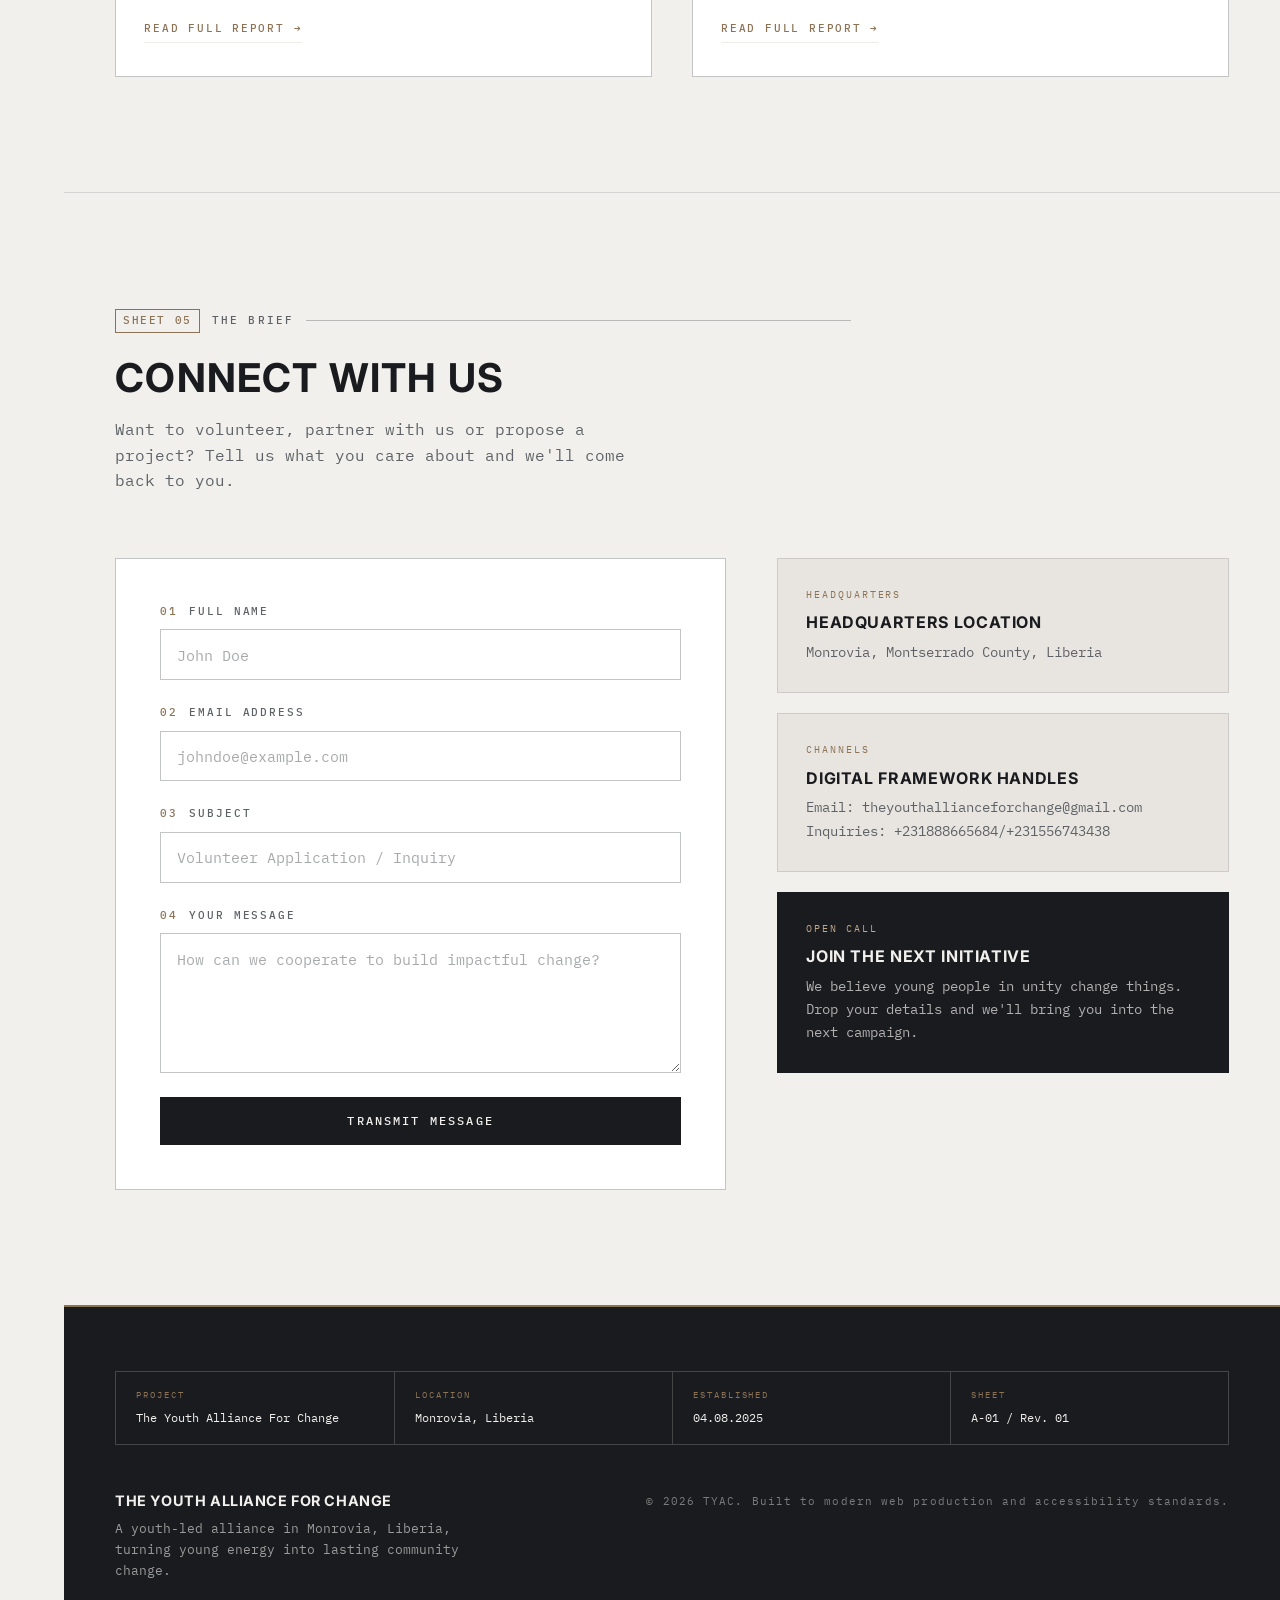
==== commit bf4b7838: "Add Youth & Volunteers page and navigation links Co-authored-by: base44-builder[bot] <245833847+base" ====
--- a/index.html
+++ b/index.html
@@ -10,7 +10,7 @@
     <link rel="preconnect" href="https://fonts.googleapis.com">
     <link rel="preconnect" href="https://fonts.gstatic.com" crossorigin>
     <link href="https://fonts.googleapis.com/css2?family=Inter:wght@700;800&family=IBM+Plex+Mono:wght@400;500&display=swap" rel="stylesheet">
-    <link rel="stylesheet" href="style.css?v=3">
+    <link rel="stylesheet" href="style.css?v=4">
 </head>
 <body>
 
@@ -49,10 +49,11 @@
                     <li><a href="#home" class="nav-link is-active" data-cursor="HOME">Home</a></li>
                     <li><a href="#about" class="nav-link" data-cursor="ABOUT">About Us</a></li>
                     <li><a href="#blog" class="nav-link" data-cursor="BLOG">Blog</a></li>
+                    <li><a href="youth.html" class="nav-link" data-cursor="YOUTH">Youth</a></li>
                     <li><a href="#contact" class="nav-link" data-cursor="CONTACT">Contact</a></li>
                 </ul>
             </nav>
-            <a href="#contact" class="btn btn--ghost nav-cta" data-cursor="JOIN">Get Involved</a>
+            <a href="youth.html" class="btn btn--ghost nav-cta" data-cursor="JOIN">Get Involved</a>
         </div>
     </header>
 
@@ -66,7 +67,7 @@
                     <h1>Young leaders building <span class="text-accent">change that lasts</span></h1>
                     <p class="lead">TYAC is a youth-led alliance working across Montserrado County, Liberia. We bring young people together around six things that shape everyday life — education, sanitation, youth policy, community impact, peacebuilding and mental health — and turn that energy into practical work in schools and neighbourhoods.</p>
                     <div class="hero-ctas">
-                        <a href="#contact" class="btn btn--primary" data-cursor="JOIN">Get Involved</a>
+                        <a href="youth.html" class="btn btn--primary" data-cursor="JOIN">Get Involved</a>
                         <a href="#blog" class="btn btn--secondary" data-cursor="READ">Read Our Blog</a>
                     </div>
 
@@ -481,6 +482,6 @@
         </div>
     </footer>
 
-    <script src="script.js?v=3"></script>
+    <script src="script.js?v=5"></script>
 </body>
 </html>
--- a/style.css
+++ b/style.css
@@ -944,6 +944,7 @@
 .field-index { color: var(--oak); }
 
 .form-group input,
+.form-group select,
 .form-group textarea {
     width: 100%;
     padding: 0.9rem 1rem;
@@ -960,6 +961,7 @@
 .form-group textarea::placeholder { color: rgba(94, 98, 102, 0.55); }
 
 .form-group input:focus,
+.form-group select:focus,
 .form-group textarea:focus {
     outline: none;
     border-color: var(--oak);
@@ -967,6 +969,11 @@
 }
 
 .form-group textarea { resize: vertical; min-height: 140px; }
+
+.form-note { font-size: 0.72rem; line-height: 1.7; color: var(--steel); }
+.form-note strong { color: var(--graphite); font-weight: 500; }
+.form-note a { color: var(--oak); border-bottom: 1px solid var(--oak-soft); }
+.form-status { font-size: 0.78rem; line-height: 1.6; color: var(--oak); min-height: 1.2em; }
 
 .contact-sidebar { display: flex; flex-direction: column; gap: 1.25rem; }
 
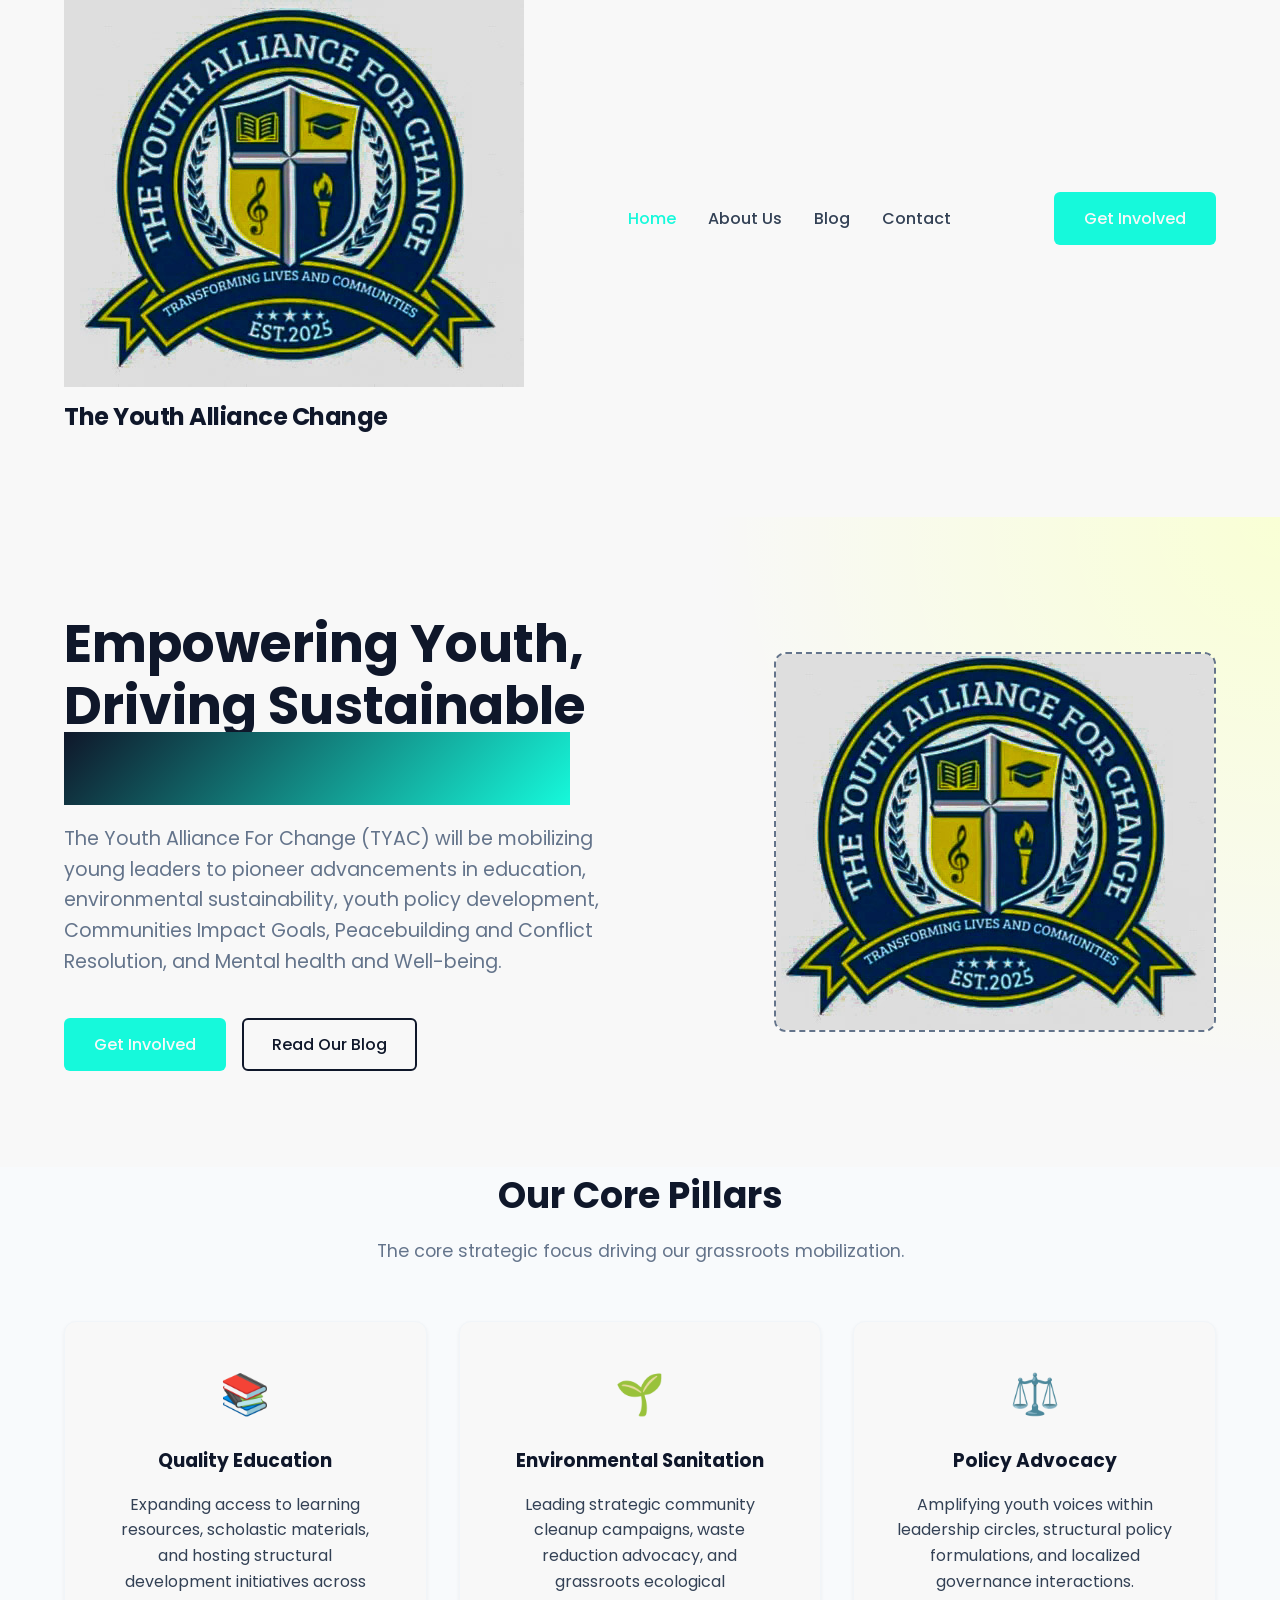
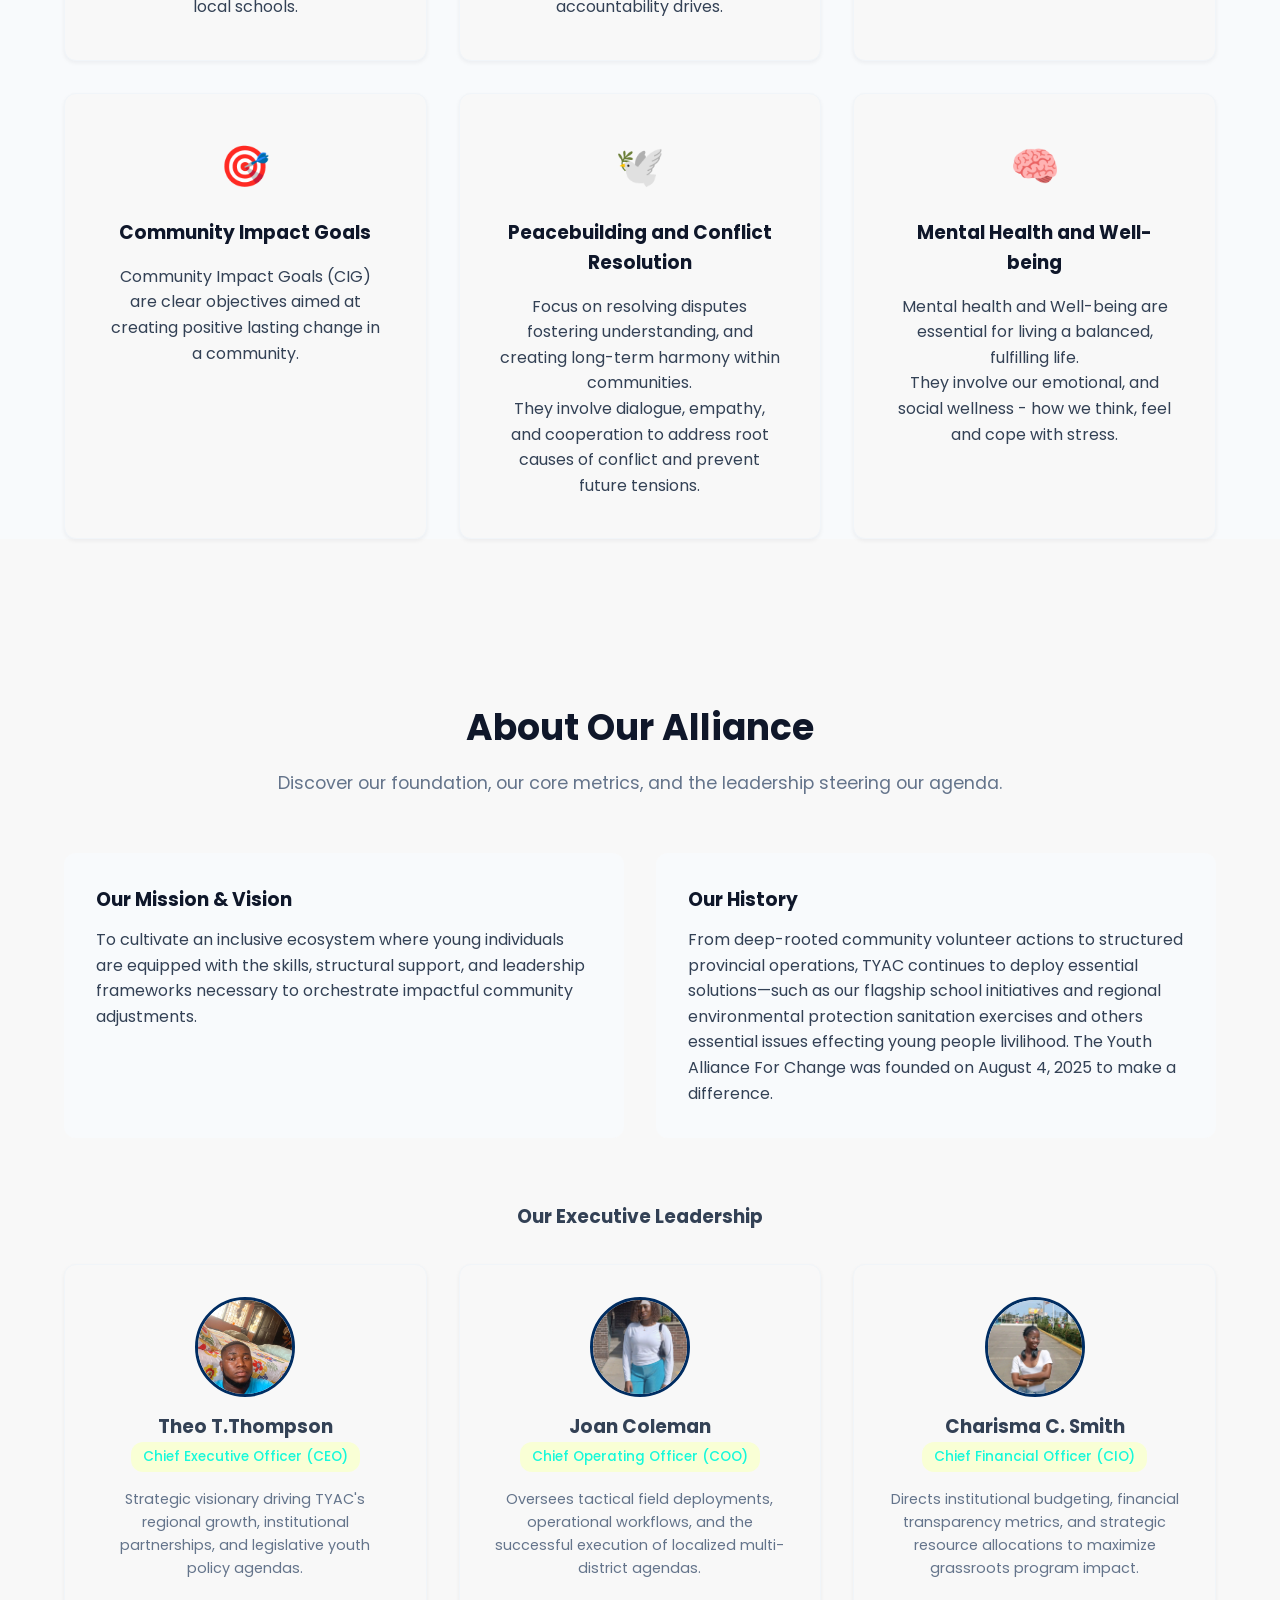
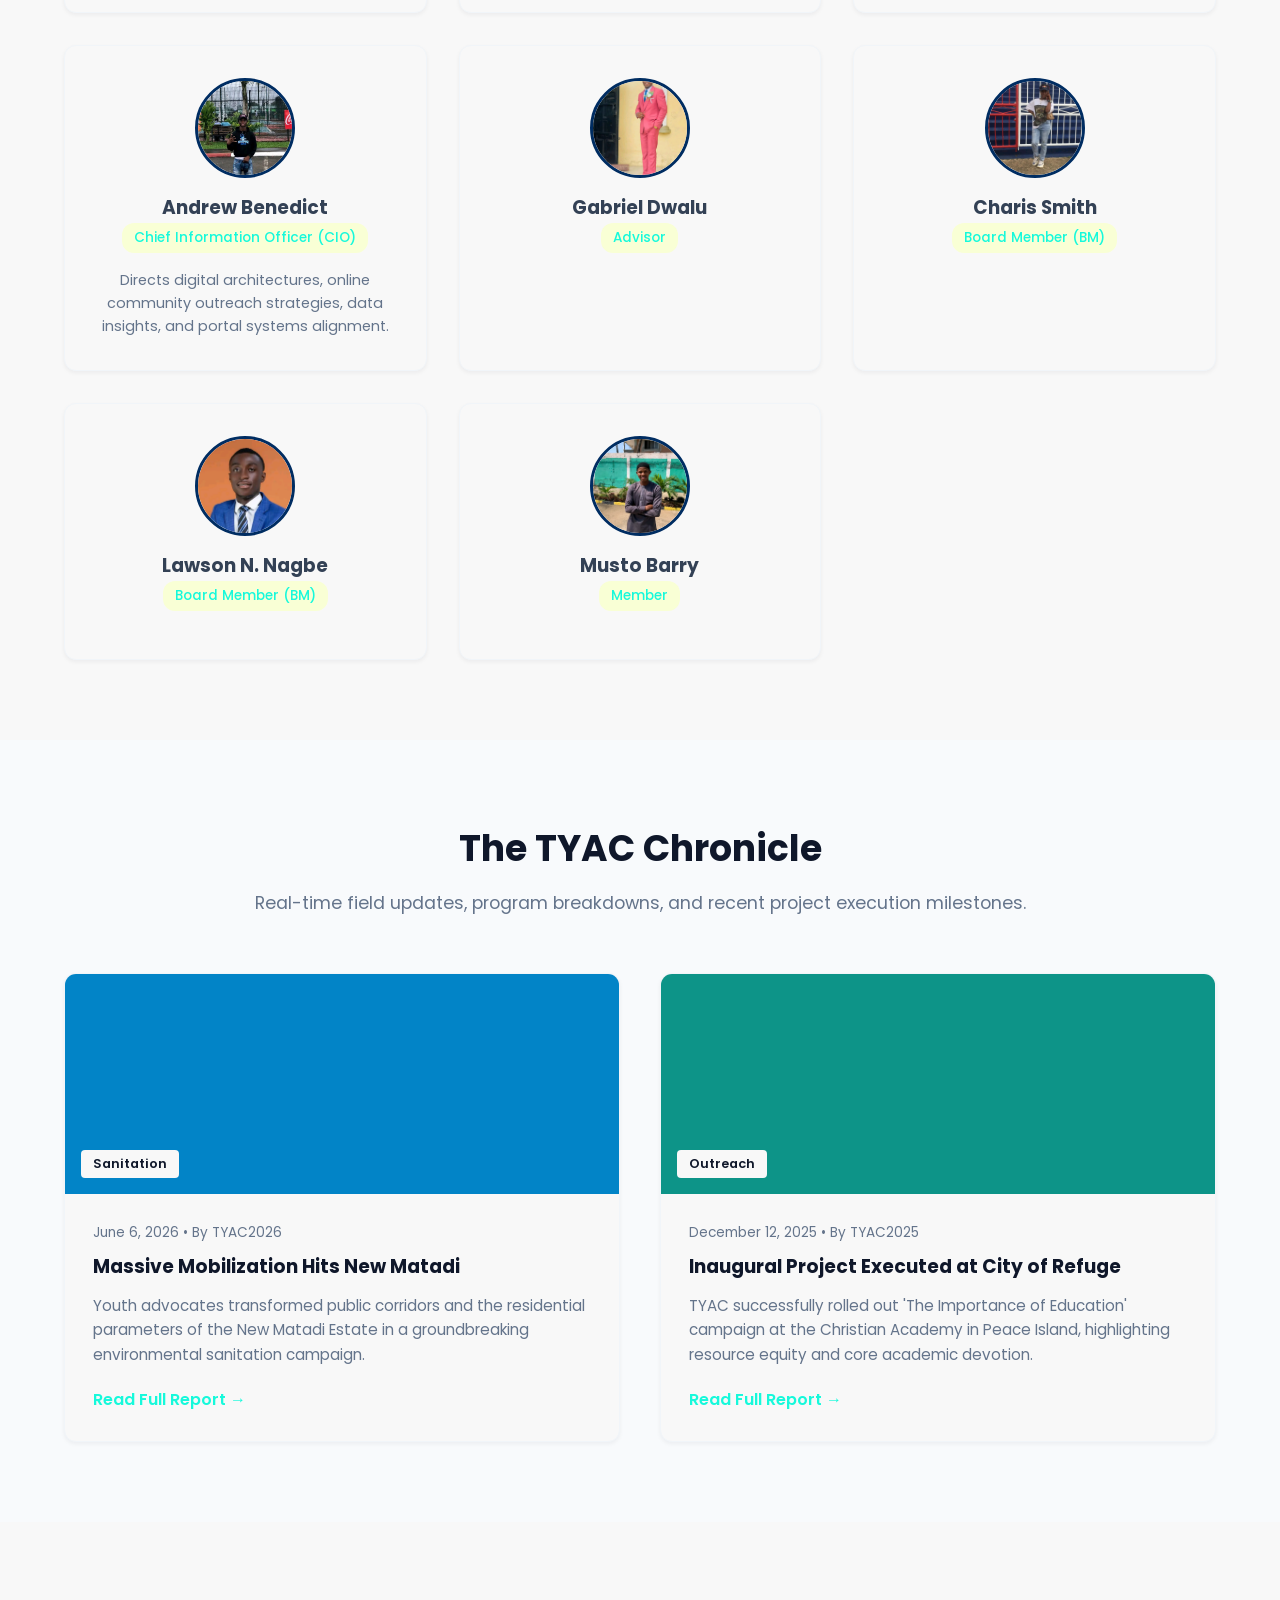
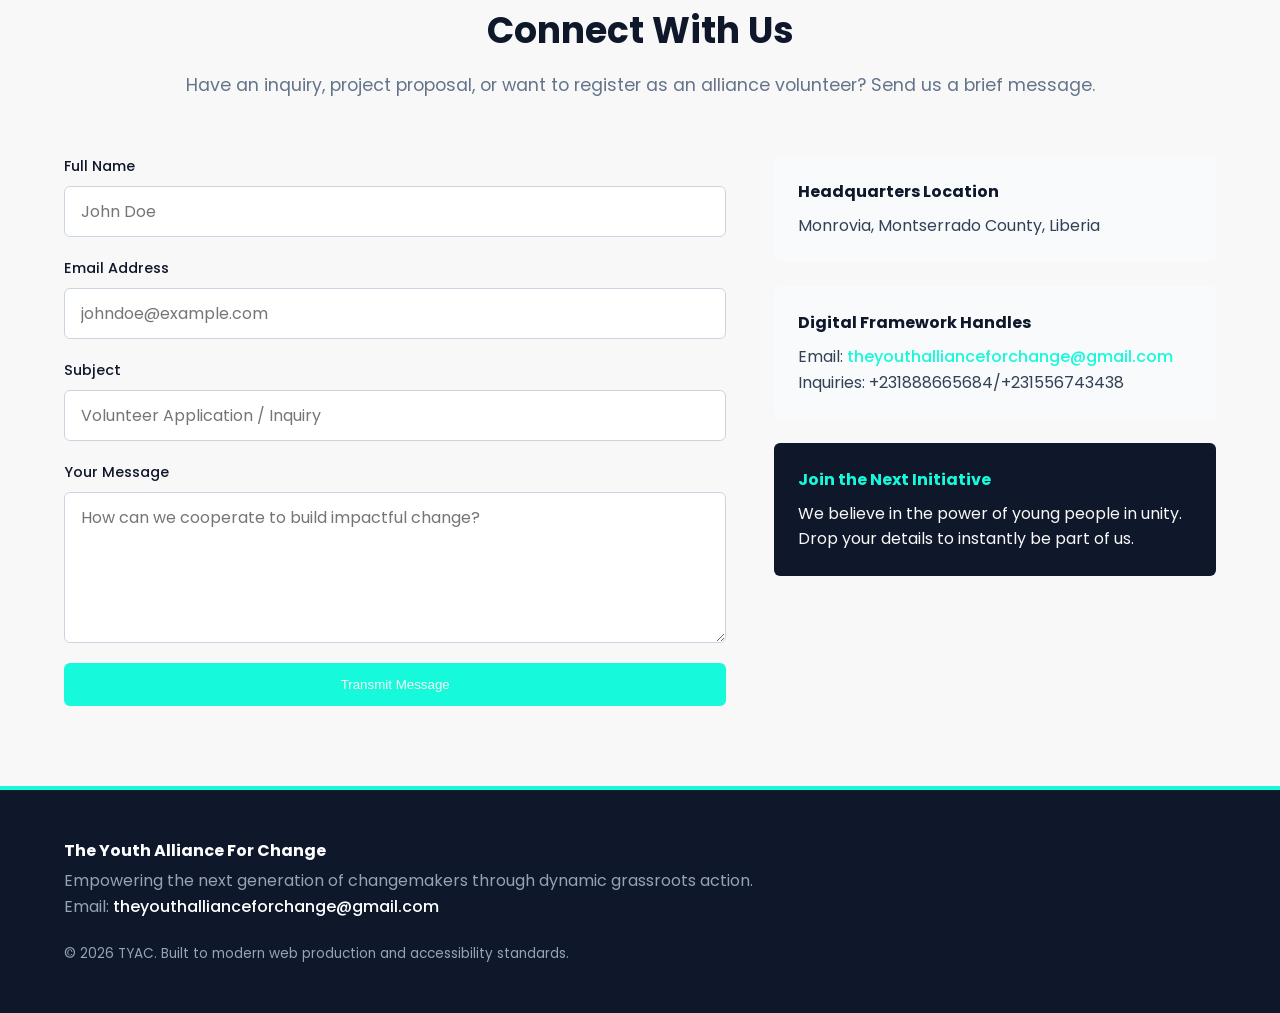
==== commit 00cd4d4c: "Link organization email and configure development environment Co-authored-by: base44-builder[bot] <2" ====
--- a/index.html
+++ b/index.html
@@ -1,487 +1,308 @@
-<!DOCTYPE html>
-<html lang="en">
-<head>
-    <meta charset="UTF-8">
-    <meta name="viewport" content="width=device-width, initial-scale=1.0">
-    <meta name="description" content="The Youth Alliance For Change (TYAC) is a youth-led alliance in Monrovia, Liberia, working on education, sanitation, youth policy, community impact, peacebuilding and mental health. Join us.">
-    <meta name="theme-color" content="#F2F0ED">
-    <title>The Youth Alliance For Change (TYAC) | Official Portal</title>
-    <link rel="icon" type="image/jpeg" href="yac.jpg">
-    <link rel="preconnect" href="https://fonts.googleapis.com">
-    <link rel="preconnect" href="https://fonts.gstatic.com" crossorigin>
-    <link href="https://fonts.googleapis.com/css2?family=Inter:wght@700;800&family=IBM+Plex+Mono:wght@400;500&display=swap" rel="stylesheet">
-    <link rel="stylesheet" href="style.css?v=4">
-</head>
-<body>
-
-    <a class="skip-link" href="#main-content">Skip to main content</a>
-
-    <!-- CUSTOM CROSSHAIR CURSOR (desktop / fine pointer only) -->
-    <div class="cursor" aria-hidden="true">
-        <span class="cursor__ring"></span>
-        <span class="cursor__label"></span>
-    </div>
-
-    <!-- MEASURING RAIL: conceptual scrollbar with millimetre markings -->
-    <aside class="rail" aria-hidden="true">
-        <span class="rail__stamp">TYAC / A-01</span>
-        <div class="rail__track">
-            <div class="rail__ticks"></div>
-            <div class="rail__progress"><span class="rail__head"></span></div>
-        </div>
-        <span class="rail__scale">SCALE 1:1</span>
-    </aside>
-
-    <!-- GLOBAL HEADER & NAVIGATION -->
-    <header class="site-header">
-        <div class="wrap header-flex">
-            <a href="#home" class="brand">
-                <span class="brand__plate">
-                    <img src="yac.jpg" alt="The Youth Alliance For Change crest" class="brand__mark">
-                </span>
-                <span class="brand__text">
-                    <span class="brand__name">The Youth Alliance For Change</span>
-                    <span class="brand__meta">Est. 2025 — Monrovia, Liberia</span>
-                </span>
-            </a>
-            <nav class="nav-bar" aria-label="Primary">
-                <ul class="nav-links" role="list">
-                    <li><a href="#home" class="nav-link is-active" data-cursor="HOME">Home</a></li>
-                    <li><a href="#about" class="nav-link" data-cursor="ABOUT">About Us</a></li>
-                    <li><a href="#blog" class="nav-link" data-cursor="BLOG">Blog</a></li>
-                    <li><a href="youth.html" class="nav-link" data-cursor="YOUTH">Youth</a></li>
-                    <li><a href="#contact" class="nav-link" data-cursor="CONTACT">Contact</a></li>
-                </ul>
-            </nav>
-            <a href="youth.html" class="btn btn--ghost nav-cta" data-cursor="JOIN">Get Involved</a>
-        </div>
-    </header>
-
-    <main id="main-content">
-        <!-- SHEET 01 — HOMEPAGE (LANDING) -->
-        <section id="home" class="page-section hero-section">
-            <div class="grid-frame" aria-hidden="true"></div>
-            <div class="wrap hero-grid">
-                <div class="hero-content">
-                    <p class="eyebrow"><span class="eyebrow__index">Sheet 01</span> Who we are</p>
-                    <h1>Young leaders building <span class="text-accent">change that lasts</span></h1>
-                    <p class="lead">TYAC is a youth-led alliance working across Montserrado County, Liberia. We bring young people together around six things that shape everyday life — education, sanitation, youth policy, community impact, peacebuilding and mental health — and turn that energy into practical work in schools and neighbourhoods.</p>
-                    <div class="hero-ctas">
-                        <a href="youth.html" class="btn btn--primary" data-cursor="JOIN">Get Involved</a>
-                        <a href="#blog" class="btn btn--secondary" data-cursor="READ">Read Our Blog</a>
-                    </div>
-
-                    <ul class="spec-list" role="list">
-                        <li class="spec"><span class="spec__key">Founded</span><span class="spec__val">04 August 2025</span></li>
-                        <li class="spec"><span class="spec__key">Headquarters</span><span class="spec__val">Monrovia, Montserrado</span></li>
-                        <li class="spec"><span class="spec__key">Coordinates</span><span class="spec__val">6.3106° N / 10.8047° W</span></li>
-                        <li class="spec"><span class="spec__key">Mandate</span><span class="spec__val">Six strategic pillars</span></li>
-                    </ul>
-                </div>
-
-                <figure class="hero-plate">
-                    <span class="plate__coord">Fig. 01 — Official Crest</span>
-                    <div class="plate plotter plotter--contain" data-cursor="CREST">
-                        <img src="yac.jpg" alt="TYAC crest: shield with education, scholarship, culture and service symbols" class="plotter__img">
-                        <span class="plate__corner plate__corner--tl"></span>
-                        <span class="plate__corner plate__corner--tr"></span>
-                        <span class="plate__corner plate__corner--bl"></span>
-                        <span class="plate__corner plate__corner--br"></span>
-                        <span class="plate__overlay" aria-hidden="true"></span>
-                    </div>
-                    <figcaption>Charter mark of the alliance — <em>Transforming lives and communities.</em></figcaption>
-                    <span class="vertical-tag" aria-hidden="true">Est. 2025 — Republic of Liberia</span>
-                </figure>
-            </div>
-        </section>
-
-        <!-- SHEET 02 — CORE PILLARS -->
-        <section class="page-section pillars-section">
-            <div class="wrap">
-                <div class="section-head">
-                    <p class="eyebrow"><span class="eyebrow__index">Sheet 02</span> Programme</p>
-                    <h2>Our Core Pillars</h2>
-                    <p class="section-sub">The core strategic focus driving our grassroots mobilization.</p>
-                </div>
-
-                <div class="pillar-grid">
-                    <article class="pillar-card">
-                        <span class="pillar-card__index">01</span>
-                        <span class="pillar-icon" aria-hidden="true">
-                            <svg viewBox="0 0 24 24" fill="none" stroke="currentColor" stroke-width="1.25" stroke-linecap="round" stroke-linejoin="round">
-                                <path d="M3 5.5c3-1.5 6-1.5 9 .5v12.5c-3-2-6-2-9-.5z"/>
-                                <path d="M21 5.5c-3-1.5-6-1.5-9 .5v12.5c3-2 6-2 9-.5z"/>
-                            </svg>
-                        </span>
-                        <h3>Quality Education</h3>
-                        <p>We get books, learning materials and better facilities into local schools, and run programmes that keep young people learning.</p>
-                    </article>
-
-                    <article class="pillar-card">
-                        <span class="pillar-card__index">02</span>
-                        <span class="pillar-icon" aria-hidden="true">
-                            <svg viewBox="0 0 24 24" fill="none" stroke="currentColor" stroke-width="1.25" stroke-linecap="round" stroke-linejoin="round">
-                                <path d="M12 21v-7.5"/>
-                                <path d="M12 13.5c0-4-3-7-7-7 0 4 3 7 7 7z"/>
-                                <path d="M12 13.5c0-4 3-7 7-7 0 4-3 7-7 7z"/>
-                            </svg>
-                        </span>
-                        <h3>Environmental Sanitation</h3>
-                        <p>We organise community clean-ups, cut waste at the source, and hold our neighbourhoods accountable for the places we live in.</p>
-                    </article>
-
-                    <article class="pillar-card">
-                        <span class="pillar-card__index">03</span>
-                        <span class="pillar-icon" aria-hidden="true">
-                            <svg viewBox="0 0 24 24" fill="none" stroke="currentColor" stroke-width="1.25" stroke-linecap="round" stroke-linejoin="round">
-                                <path d="M12 3v15"/>
-                                <path d="M8 20h8"/>
-                                <path d="M5 7h14"/>
-                                <path d="M8 7l-3.2 5.2h6.4z"/>
-                                <path d="M16 7l3.2 5.2h-6.4z"/>
-                            </svg>
-                        </span>
-                        <h3>Policy Advocacy</h3>
-                        <p>We put young voices in the rooms where decisions get made — from local governance to national youth policy.</p>
-                    </article>
-
-                    <article class="pillar-card">
-                        <span class="pillar-card__index">04</span>
-                        <span class="pillar-icon" aria-hidden="true">
-                            <svg viewBox="0 0 24 24" fill="none" stroke="currentColor" stroke-width="1.25" stroke-linecap="round" stroke-linejoin="round">
-                                <circle cx="12" cy="12" r="8"/>
-                                <circle cx="12" cy="12" r="3"/>
-                                <path d="M12 1.5v3M12 19.5v3M1.5 12h3M19.5 12h3"/>
-                            </svg>
-                        </span>
-                        <h3>Community Impact Goals</h3>
-                        <p>With each community we agree clear, measurable goals — then keep working until the change is real and stays.</p>
-                    </article>
-
-                    <article class="pillar-card">
-                        <span class="pillar-card__index">05</span>
-                        <span class="pillar-icon" aria-hidden="true">
-                            <svg viewBox="0 0 24 24" fill="none" stroke="currentColor" stroke-width="1.25" stroke-linecap="round" stroke-linejoin="round">
-                                <path d="M4 5.5h11.5v8.5H9.5L4 18.5z"/>
-                                <path d="M9.5 10.5H20V17h-2.5l-3 3v-3"/>
-                            </svg>
-                        </span>
-                        <h3>Peacebuilding and Conflict Resolution</h3>
-                        <p>We settle disputes through dialogue and empathy, addressing the root causes of conflict so tensions don't return.</p>
-                    </article>
-
-                    <article class="pillar-card">
-                        <span class="pillar-card__index">06</span>
-                        <span class="pillar-icon" aria-hidden="true">
-                            <svg viewBox="0 0 24 24" fill="none" stroke="currentColor" stroke-width="1.25" stroke-linecap="round" stroke-linejoin="round">
-                                <path d="M15.5 20v-1.5a5 5 0 0 0-3.2-4.7"/>
-                                <path d="M8.5 20v-1.5A5.5 5.5 0 0 1 14 13h1.5"/>
-                                <path d="M9 4.6A5 5 0 0 1 17 8.5c0 1.4-.5 2.6-1.4 3.5"/>
-                                <path d="M3.5 12.5h9"/>
-                            </svg>
-                        </span>
-                        <h3>Mental Health and Well-being</h3>
-                        <p>We make room to talk about how we think, feel and cope with stress — emotional and social wellness, without stigma.</p>
-                    </article>
-                </div>
-            </div>
-        </section>
-
-        <!-- SHEET 03 — ABOUT US -->
-        <section id="about" class="page-section about-section">
-            <div class="wrap">
-                <div class="section-head section-head--left">
-                    <p class="eyebrow"><span class="eyebrow__index">Sheet 03</span> The Record</p>
-                    <h2>About Our Alliance</h2>
-                    <p class="section-sub">Who we are, where we came from, and the people steering the work.</p>
-                </div>
-
-                <div class="about-story-grid">
-                    <article class="story-card">
-                        <span class="story-card__index">01</span>
-                        <h3>Our Mission &amp; Vision</h3>
-                        <p>To build an inclusive space where young people have the skills, support and leadership framework to change their own communities — starting now, not later.</p>
-                    </article>
-                    <article class="story-card">
-                        <span class="story-card__index">02</span>
-                        <h3>Our History</h3>
-                        <p>TYAC grew out of deep-rooted community volunteering into structured provincial operations. We run flagship school initiatives and regional sanitation exercises, and we stay on the issues that shape young people's livelihoods. The Youth Alliance For Change was founded on August 4, 2025 to make a difference.</p>
-                    </article>
-                </div>
-
-                <!-- Leadership Sub-Section -->
-                <div class="leadership-block">
-                    <div class="section-head section-head--left section-head--tight">
-                        <p class="eyebrow"><span class="eyebrow__index">Sheet 03.1</span> Personnel</p>
-                        <h3>Our Executive Leadership</h3>
-                    </div>
-
-                    <div class="leader-grid">
-                        <article class="leader-card">
-                            <div class="leader-plate">
-                                <div class="plate plotter" data-cursor="CEO">
-                                    <img src="assets/leader-theo-thompson.webp" alt="Portrait of Theo T. Thompson, Chief Executive Officer" class="plotter__img" loading="lazy" decoding="async">
-                                    <span class="plate__corner plate__corner--tl"></span>
-                                    <span class="plate__corner plate__corner--tr"></span>
-                                    <span class="plate__corner plate__corner--bl"></span>
-                                    <span class="plate__corner plate__corner--br"></span>
-                                    <span class="plate__overlay" aria-hidden="true"></span>
-                                </div>
-                                <span class="leader-card__index">01</span>
-                            </div>
-                            <h3>Theo T.Thompson</h3>
-                            <p class="role-badge">Chief Executive Officer (CEO)</p>
-                            <p class="leader-bio">Strategic visionary driving TYAC's regional growth, institutional partnerships, and legislative youth policy agendas.</p>
-                        </article>
-
-                        <article class="leader-card">
-                            <div class="leader-plate">
-                                <div class="plate plotter" data-cursor="COO">
-                                    <img src="assets/leader-joan-coleman.webp" alt="Portrait of Joan Coleman, Chief Operating Officer" class="plotter__img" loading="lazy" decoding="async">
-                                    <span class="plate__corner plate__corner--tl"></span>
-                                    <span class="plate__corner plate__corner--tr"></span>
-                                    <span class="plate__corner plate__corner--bl"></span>
-                                    <span class="plate__corner plate__corner--br"></span>
-                                    <span class="plate__overlay" aria-hidden="true"></span>
-                                </div>
-                                <span class="leader-card__index">02</span>
-                            </div>
-                            <h3>Joan Coleman</h3>
-                            <p class="role-badge">Chief Operating Officer (COO)</p>
-                            <p class="leader-bio">Oversees tactical field deployments, operational workflows, and the successful execution of localized multi-district agendas.</p>
-                        </article>
-
-                        <article class="leader-card">
-                            <div class="leader-plate">
-                                <div class="plate plotter" data-cursor="CFO">
-                                    <img src="assets/leader-charisma-smith.webp" alt="Portrait of Charisma C. Smith, Chief Financial Officer" class="plotter__img" loading="lazy" decoding="async">
-                                    <span class="plate__corner plate__corner--tl"></span>
-                                    <span class="plate__corner plate__corner--tr"></span>
-                                    <span class="plate__corner plate__corner--bl"></span>
-                                    <span class="plate__corner plate__corner--br"></span>
-                                    <span class="plate__overlay" aria-hidden="true"></span>
-                                </div>
-                                <span class="leader-card__index">03</span>
-                            </div>
-                            <h3>Charisma C. Smith</h3>
-                            <p class="role-badge">Chief Financial Officer (CIO)</p>
-                            <p class="leader-bio">Directs institutional budgeting, financial transparency metrics, and strategic resource allocations to maximize grassroots program impact.</p>
-                        </article>
-
-                        <article class="leader-card">
-                            <div class="leader-plate">
-                                <div class="plate plotter" data-cursor="CIO">
-                                    <img src="assets/leader-andrew-benedict.webp" alt="Portrait of Andrew Benedict, Chief Information Officer" class="plotter__img" loading="lazy" decoding="async">
-                                    <span class="plate__corner plate__corner--tl"></span>
-                                    <span class="plate__corner plate__corner--tr"></span>
-                                    <span class="plate__corner plate__corner--bl"></span>
-                                    <span class="plate__corner plate__corner--br"></span>
-                                    <span class="plate__overlay" aria-hidden="true"></span>
-                                </div>
-                                <span class="leader-card__index">04</span>
-                            </div>
-                            <h3>Andrew Benedict</h3>
-                            <p class="role-badge">Chief Information Officer (CIO)</p>
-                            <p class="leader-bio">Directs digital architectures, online community outreach strategies, data insights, and portal systems alignment.</p>
-                        </article>
-
-                        <article class="leader-card">
-                            <div class="leader-plate">
-                                <div class="plate plotter" data-cursor="ADVISOR">
-                                    <img src="assets/leader-gabriel-dwalu.webp" alt="Portrait of Gabriel Dwalu, Advisor" class="plotter__img" loading="lazy" decoding="async">
-                                    <span class="plate__corner plate__corner--tl"></span>
-                                    <span class="plate__corner plate__corner--tr"></span>
-                                    <span class="plate__corner plate__corner--bl"></span>
-                                    <span class="plate__corner plate__corner--br"></span>
-                                    <span class="plate__overlay" aria-hidden="true"></span>
-                                </div>
-                                <span class="leader-card__index">05</span>
-                            </div>
-                            <h3>Gabriel Dwalu</h3>
-                            <p class="role-badge">Advisor</p>
-                        </article>
-
-                        <article class="leader-card">
-                            <div class="leader-plate">
-                                <div class="plate plotter" data-cursor="BOARD">
-                                    <img src="assets/leader-charis-smith.webp" alt="Portrait of Charis Smith, Board Member" class="plotter__img" loading="lazy" decoding="async">
-                                    <span class="plate__corner plate__corner--tl"></span>
-                                    <span class="plate__corner plate__corner--tr"></span>
-                                    <span class="plate__corner plate__corner--bl"></span>
-                                    <span class="plate__corner plate__corner--br"></span>
-                                    <span class="plate__overlay" aria-hidden="true"></span>
-                                </div>
-                                <span class="leader-card__index">06</span>
-                            </div>
-                            <h3>Charis Smith</h3>
-                            <p class="role-badge">Board Member (BM)</p>
-                        </article>
-
-                        <article class="leader-card">
-                            <div class="leader-plate">
-                                <div class="plate plotter" data-cursor="BOARD">
-                                    <img src="assets/leader-lawson-nagbe.webp" alt="Portrait of Lawson N. Nagbe, Board Member" class="plotter__img" loading="lazy" decoding="async">
-                                    <span class="plate__corner plate__corner--tl"></span>
-                                    <span class="plate__corner plate__corner--tr"></span>
-                                    <span class="plate__corner plate__corner--bl"></span>
-                                    <span class="plate__corner plate__corner--br"></span>
-                                    <span class="plate__overlay" aria-hidden="true"></span>
-                                </div>
-                                <span class="leader-card__index">07</span>
-                            </div>
-                            <h3>Lawson N. Nagbe</h3>
-                            <p class="role-badge">Board Member (BM)</p>
-                        </article>
-
-                        <article class="leader-card">
-                            <div class="leader-plate">
-                                <div class="plate plotter" data-cursor="MEMBER">
-                                    <img src="assets/leader-musto-barry.webp" alt="Portrait of Musto Barry, Member" class="plotter__img" loading="lazy" decoding="async">
-                                    <span class="plate__corner plate__corner--tl"></span>
-                                    <span class="plate__corner plate__corner--tr"></span>
-                                    <span class="plate__corner plate__corner--bl"></span>
-                                    <span class="plate__corner plate__corner--br"></span>
-                                    <span class="plate__overlay" aria-hidden="true"></span>
-                                </div>
-                                <span class="leader-card__index">08</span>
-                            </div>
-                            <h3>Musto Barry</h3>
-                            <p class="role-badge">Member</p>
-                        </article>
-                    </div>
-                </div>
-            </div>
-        </section>
-
-        <!-- SHEET 04 — BLOG / NEWS FEED -->
-        <section id="blog" class="page-section blog-section">
-            <div class="wrap">
-                <div class="section-head">
-                    <p class="eyebrow"><span class="eyebrow__index">Sheet 04</span> Field Reports</p>
-                    <h2>The TYAC Chronicle</h2>
-                    <p class="section-sub">Field updates, programme breakdowns and the milestones we've reached so far.</p>
-                </div>
-
-                <div class="blog-feed-grid">
-                    <article class="blog-card">
-                        <div class="blog-plate sanitation-field">
-                            <span class="blog-plate__index">Report 01</span>
-                            <span class="category-badge">Sanitation</span>
-                        </div>
-                        <div class="blog-card-body">
-                            <div class="blog-meta">June 6, 2026 • By TYAC2026</div>
-                            <h3>Massive Mobilization Hits New Matadi</h3>
-                            <p>Youth advocates transformed public corridors and the residential parameters of the New Matadi Estate in a groundbreaking environmental sanitation campaign.</p>
-                            <a href="https://yacli.blogspot.com/2026/06/project-implementation-report_01308783258.html" class="read-more-link" data-cursor="OPEN">Read Full Report →</a>
-                        </div>
-                    </article>
-
-                    <article class="blog-card">
-                        <div class="blog-plate education-field">
-                            <span class="blog-plate__index">Report 02</span>
-                            <span class="category-badge">Outreach</span>
-                        </div>
-                        <div class="blog-card-body">
-                            <div class="blog-meta">December 12, 2025 • By TYAC2025</div>
-                            <h3>Inaugural Project Executed at City of Refuge</h3>
-                            <p>TYAC successfully rolled out 'The Importance of Education' campaign at the Christian Academy in Peace Island, highlighting resource equity and core academic devotion.</p>
-                            <a href="https://yacli.blogspot.com/2026/06/project-implementation-report.html" class="read-more-link" data-cursor="OPEN">Read Full Report →</a>
-                        </div>
-                    </article>
-                </div>
-            </div>
-        </section>
-
-        <!-- SHEET 05 — CONTACT & GET INVOLVED -->
-        <section id="contact" class="page-section contact-section">
-            <div class="wrap">
-                <div class="section-head section-head--left">
-                    <p class="eyebrow"><span class="eyebrow__index">Sheet 05</span> The Brief</p>
-                    <h2>Connect With Us</h2>
-                    <p class="section-sub">Want to volunteer, partner with us or propose a project? Tell us what you care about and we'll come back to you.</p>
-                </div>
-
-                <div class="contact-grid">
-                    <!-- Form Component -->
-                    <div class="form-container">
-                        <form action="https://formsubmit.co/theyouthallianceforchange@gmail.com" method="POST" class="styled-form" id="contact-form">
-                            <div class="form-group">
-                                <label for="name"><span class="field-index">01</span> Full Name</label>
-                                <input type="text" id="name" placeholder="John Doe" autocomplete="name" required>
-                            </div>
-                            <div class="form-group">
-                                <label for="email"><span class="field-index">02</span> Email Address</label>
-                                <input type="email" id="email" placeholder="johndoe@example.com" autocomplete="email" required>
-                            </div>
-                            <div class="form-group">
-                                <label for="subject"><span class="field-index">03</span> Subject</label>
-                                <input type="text" id="subject" placeholder="Volunteer Application / Inquiry" required>
-                            </div>
-                            <div class="form-group">
-                                <label for="message"><span class="field-index">04</span> Your Message</label>
-                                <textarea id="message" rows="5" placeholder="How can we cooperate to build impactful change?" required></textarea>
-                            </div>
-                            <button type="submit" class="btn btn--primary btn-block" data-cursor="SEND">Transmit Message</button>
-                        </form>
-                    </div>
-
-                    <!-- Sidebar Metadata -->
-                    <aside class="contact-sidebar">
-                        <div class="info-card">
-                            <span class="info-card__key">Headquarters</span>
-                            <h3>Headquarters Location</h3>
-                            <p>Monrovia, Montserrado County, Liberia</p>
-                        </div>
-                        <div class="info-card">
-                            <span class="info-card__key">Channels</span>
-                            <h3>Digital Framework Handles</h3>
-                            <p>Email: theyouthallianceforchange@gmail.com </p>
-                            <p>Inquiries: +231888665684/+231556743438</p>
-                        </div>
-                        <div class="info-card highlight-box">
-                            <span class="info-card__key">Open Call</span>
-                            <h3>Join the Next Initiative</h3>
-                            <p>We believe young people in unity change things. Drop your details and we'll bring you into the next campaign.</p>
-                        </div>
-                    </aside>
-                </div>
-            </div>
-        </section>
-    </main>
-
-    <!-- GLOBAL FOOTER — TITLE BLOCK -->
-    <footer class="main-footer">
-        <div class="wrap">
-            <div class="title-block">
-                <div class="title-block__cell">
-                    <span class="title-block__key">Project</span>
-                    <span class="title-block__val">The Youth Alliance For Change</span>
-                </div>
-                <div class="title-block__cell">
-                    <span class="title-block__key">Location</span>
-                    <span class="title-block__val">Monrovia, Liberia</span>
-                </div>
-                <div class="title-block__cell">
-                    <span class="title-block__key">Established</span>
-                    <span class="title-block__val">04.08.2025</span>
-                </div>
-                <div class="title-block__cell">
-                    <span class="title-block__key">Sheet</span>
-                    <span class="title-block__val">A-01 / Rev. 01</span>
-                </div>
-            </div>
-            <div class="footer-grid">
-                <div class="footer-brand">
-                    <h4>The Youth Alliance For Change</h4>
-                    <p>A youth-led alliance in Monrovia, Liberia, turning young energy into lasting community change.</p>
-                </div>
-                <div class="footer-copy">
-                    &copy; 2026 TYAC. Built to modern web production and accessibility standards.
-                </div>
-            </div>
-        </div>
-    </footer>
-
-    <script src="script.js?v=5"></script>
-</body>
-</html>
+<!DOCTYPE html>
+<html lang="en">
+<head>
+    <meta charset="UTF-8">
+    <meta name="viewport" content="width=device-width, initial-scale=1.0">
+    <title>The Youth Alliance For Change (TYAC) | Official Portal</title>
+    <!-- Browser Tab Icon (Favicon) -->
+    <link rel="icon" type="image/jpeg" href="1000173127.jpg">
+    <!-- Google Fonts for High-End Typography -->
+    <link rel="preconnect" href="https://fonts.googleapis.com">
+    <link rel="preconnect" href="https://fonts.gstatic.com" crossorigin>
+    <link href="https://fonts.googleapis.com/css2?family=Poppins:wght@400;500;600;700&display=swap" rel="stylesheet">
+    <link rel="stylesheet" href="style.css">
+</head>
+<body>
+
+    <!-- GLOBAL HEADER & NAVIGATION -->
+        <div class="container header-flex">
+            <div class="logo">
+                <!-- Swapped text for the official image asset -->
+                <a href="#home" class="logo-link">
+                    <img src="yac.jpg" alt="The Youth Alliance For Change Logo" class="header-logo-img">
+                    <div class="logo">The Youth Alliance Change</div>
+                </a>
+            </div>
+            <nav class="nav-bar">
+                <ul class="nav-links">
+                    <li><a href="#home" class="active">Home</a></li>
+                    <li><a href="#about">About Us</a></li>
+                    <li><a href="#blog">Blog</a></li>
+                    <li><a href="#contact">Contact</a></li>
+                </ul>
+            </nav>
+            <a href="#contact" class="btn btn-primary nav-cta">Get Involved</a>
+        </div>
+    </header>
+
+    <main>
+        <!-- PAGE 1: HOMEPAGE (LANDING) -->
+        <section id="home" class="page-section">
+            <!-- Hero Area -->
+            <div class="hero-section">
+                <div class="container hero-grid">
+                    <div class="hero-content">
+                        <h1>Empowering Youth, Driving Sustainable <span class="text-gradient">Community Action</span></h1>
+                        <p>The Youth Alliance For Change (TYAC) will be mobilizing young leaders to pioneer advancements in education, environmental sustainability, youth policy development, Communities Impact Goals, Peacebuilding and Conflict Resolution, and Mental health and Well-being.</p>
+                        <div class="hero-ctas">
+                            <a href="#contact" class="btn btn-primary">Get Involved</a>
+                            <a href="#blog" class="btn btn-secondary">Read Our Blog</a>
+                        </div>
+                    </div>
+                    <div class="hero-image-placeholder">
+                        <!-- Replaced generic text with a clean presentation of the official shield -->
+                        <img src="yac.jpg" alt="TYAC Crest" class="hero-crest-img">
+                    </div>
+                </div>
+            </div>
+
+            <!-- Core Pillars Section -->
+            <div class="pillars-section bg-light">
+                <div class="container">
+                    <div class="section-title">
+                        <h2>Our Core Pillars</h2>
+                        <p>The core strategic focus driving our grassroots mobilization.</p>
+                    </div>
+                    <div class="grid-3-col">
+                        <div class="card pillar-card">
+                            <div class="pillar-icon">📚</div>
+                            <h3>Quality Education</h3>
+                            <p>Expanding access to learning resources, scholastic materials, and hosting structural development initiatives across local schools.</p>
+                        </div>
+                        <div class="card pillar-card">
+                            <div class="pillar-icon">🌱</div>
+                            <h3>Environmental Sanitation</h3>
+                            <p>Leading strategic community cleanup campaigns, waste reduction advocacy, and grassroots ecological accountability drives.</p>
+                        </div>
+                        <div class="card pillar-card">
+                            <div class="pillar-icon">⚖️</div>
+                            <h3>Policy Advocacy</h3>
+                            <p>Amplifying youth voices within leadership circles, structural policy formulations, and localized governance interactions.</p>
+                        </div>
+                        <div class="card pillar-card">
+                            <div class="pillar-icon">🎯</div>
+                            <h3>Community Impact Goals</h3>
+                            <p>Community Impact Goals (CIG) are clear objectives aimed at creating positive lasting change in a community.</p>
+                        </div>
+                        <div class="card pillar-card">
+                            <div class="pillar-icon">🕊️</div>
+                            <h3>Peacebuilding and Conflict Resolution</h3>
+                            <p>Focus on resolving disputes fostering understanding, and creating long-term harmony within communities. <br> They involve dialogue, empathy, and cooperation to address root causes of conflict and prevent future tensions.</p>
+                        </div>
+                        <div class="card pillar-card">
+                            <div class="pillar-icon">🧠</div>
+                            <h3>Mental Health and Well-being</h3>
+                            <p>Mental health and Well-being are essential for living a balanced, fulfilling life. <br> They involve our emotional, and social wellness - how we think, feel and cope with stress. </p>
+                        </div>
+                    </div>
+                </div>
+            </div>
+        </section>
+
+        <!-- PAGE 2: ABOUT US -->
+        <section id="about" class="page-section bg-white">
+            <div class="container">
+                <div class="section-title">
+                    <h2>About Our Alliance</h2>
+                    <p>Discover our foundation, our core metrics, and the leadership steering our agenda.</p>
+                </div>
+                <div class="about-story-grid">
+                    <div class="story-card">
+                        <h3>Our Mission & Vision</h3>
+                        <p>To cultivate an inclusive ecosystem where young individuals are equipped with the skills, structural support, and leadership frameworks necessary to orchestrate impactful community adjustments.</p>
+                    </div>
+                    <div class="story-card">
+                        <h3>Our History</h3>
+                        <p>From deep-rooted community volunteer actions to structured provincial operations, TYAC continues to deploy essential solutions—such as our flagship school initiatives and regional environmental protection sanitation exercises and others essential issues effecting young people livilihood. 
+                            The Youth Alliance For Change was founded on August 4, 2025 to make a difference. </p>
+                    </div>
+                </div>
+
+                <!-- Leadership Sub-Section -->
+                <div class="leadership-block">
+                    <div class="section-title sub-title">
+                        <h3>Our Executive Leadership</h3>
+                    </div>
+               <div class="grid-3-col">
+    <div class="card leader-card">
+        <div class="avatar-container">
+            <img src="ttt.jpeg" alt="Theo T. Thompson" class="leader-avatar">
+        </div>
+        <h3>Theo T.Thompson</h3>
+        <p class="role-badge">Chief Executive Officer (CEO)</p>
+        <p class="leader-bio">Strategic visionary driving TYAC's regional growth, institutional partnerships, and legislative youth policy agendas.</p>
+    </div>
+
+    <div class="card leader-card">
+        <div class="avatar-container">
+            <img src="rjc.jpg" alt="Joan Coleman" class="leader-avatar">
+        </div>
+        <h3>Joan Coleman</h3>
+        <p class="role-badge">Chief Operating Officer (COO)</p>
+        <p class="leader-bio">Oversees tactical field deployments, operational workflows, and the successful execution of localized multi-district agendas.</p>
+    </div>
+
+    <div class="card leader-card">
+        <div class="avatar-container">
+            <img src="ccs.jpeg" alt="Charisma C. Smith" class="leader-avatar">
+        </div>
+        <h3>Charisma C. Smith</h3>
+        <p class="role-badge">Chief Financial Officer (CIO)</p>
+        <p class="leader-bio">Directs institutional budgeting, financial transparency metrics, and strategic resource allocations to maximize grassroots program impact.</p>
+    </div>
+
+     <div class="card leader-card">
+        <div class="avatar-container">
+            <img src="AB.jpeg" alt="Drew Dë Bõss" class="leader-avatar">
+        </div>
+        <h3> Andrew Benedict</h3>
+        <p class="role-badge">Chief Information Officer (CIO)</p>
+        <p class="leader-bio">Directs digital architectures, online community outreach strategies, data insights, and portal systems alignment.</p>
+    </div>
+    
+ <div class="card leader-card">
+        <div class="avatar-container">
+            <img src="gnd.jpg" alt="Gabriel Dwalu" class="leader-avatar">
+        </div>
+        <h3>Gabriel Dwalu</h3>
+        <p class="role-badge">Advisor</p>
+        <p class="leader-bio"> </p>
+    </div>
+
+ <div class="card leader-card">
+        <div class="avatar-container">
+            <img src="chs.jpg" alt="Charis Smith" class="leader-avatar">
+        </div>
+        <h3>Charis Smith</h3>
+        <p class="role-badge">Board Member (BM) </p>
+        <p class="leader-bio"></p>
+    </div>
+
+     <div class="card leader-card">
+        <div class="avatar-container">
+            <img src="lnn.jpg" alt="Lawson N. Nagbe" class="leader-avatar">
+        </div>
+        <h3>Lawson N. Nagbe</h3>
+        <p class="role-badge"> Board Member (BM)</p>
+        <p class="leader-bio"></p>
+    </div>
+
+     <div class="card leader-card">
+        <div class="avatar-container">
+            <img src="mub.jpeg" alt="Musto Barry" class="leader-avatar">
+        </div>
+        <h3>Musto Barry</h3>
+        <p class="role-badge">Member </p>
+        <p class="leader-bio"></p>
+    </div>
+
+    </div>
+
+</div>
+        </section>
+
+        <!-- PAGE 3: BLOG / NEWS FEED -->
+        <section id="blog" class="page-section bg-light">
+            <div class="container">
+                <div class="section-title">
+                    <h2>The TYAC Chronicle</h2>
+                    <p>Real-time field updates, program breakdowns, and recent project execution milestones.</p>
+                </div>
+                <div class="blog-feed-grid">
+                    <!-- Blog Post 1 -->
+                    <article class="card blog-card">
+                        <div class="blog-img-stub sanitation-bg">
+                            <span class="category-badge">Sanitation</span>
+                        </div>
+                        <div class="blog-card-body">
+                            <div class="blog-meta">June 6, 2026 • By TYAC2026</div>
+                            <h3>Massive Mobilization Hits New Matadi</h3>
+                            <p>Youth advocates transformed public corridors and the residential parameters of the New Matadi Estate in a groundbreaking environmental sanitation campaign.</p>
+                            <a href="https://yacli.blogspot.com/2026/06/project-implementation-report_01308783258.html" class="read-more-link">Read Full Report →</a>
+                        </div>
+                    </article>
+
+                    <!-- Blog Post 2 -->
+                    <article class="card blog-card">
+                        <div class="blog-img-stub education-bg">
+                            <span class="category-badge">Outreach</span>
+                        </div>
+                        <div class="blog-card-body">
+                            <div class="blog-meta">December 12, 2025 • By TYAC2025</div>
+                            <h3>Inaugural Project Executed at City of Refuge</h3>
+                            <p>TYAC successfully rolled out 'The Importance of Education' campaign at the Christian Academy in Peace Island, highlighting resource equity and core academic devotion.</p>
+                            <a href="https://yacli.blogspot.com/2026/06/project-implementation-report.html" class="read-more-link">Read Full Report →</a>
+                        </div>
+                    </article>
+                </div>
+            </div>
+        </section>
+
+        <!-- PAGE 4: CONTACT & GET INVOLVED -->
+        <section id="contact" class="page-section bg-white">
+            <div class="container">
+                <div class="section-title">
+                    <h2>Connect With Us</h2>
+                    <p>Have an inquiry, project proposal, or want to register as an alliance volunteer? Send us a brief message.</p>
+                </div>
+                <div class="contact-grid">
+                    <!-- Form Component -->
+                    <div class="form-container">
+                        <form action="https://formsubmit.co/theyouthallianceforchange@gmail.com" method="POST" class="styled-form" id="contact-form">
+                            <div class="form-group">
+                                <label for="name">Full Name</label>
+                                <input type="text" id="name" placeholder="John Doe" required>
+                            </div>
+                            <div class="form-group">
+                                <label for="Email">Email Address</label>
+                                <input type="email" id="email" placeholder="johndoe@example.com" required>
+                            </div>
+                            <div class="form-group">
+                                <label for="subject">Subject</label>
+                                <input type="text" id="subject" placeholder="Volunteer Application / Inquiry" required>
+                            </div>
+                            <div class="form-group">
+                                <label for="message">Your Message</label>
+                                <textarea id="message" rows="5" placeholder="How can we cooperate to build impactful change?" required></textarea>
+                            </div>
+                            <button type="submit" class="btn btn-primary btn-block">Transmit Message</button>
+                        </form>
+                    </div>
+
+                    <!-- Sidebar Metadata -->
+                    <div class="contact-sidebar">
+                        <div class="info-card">
+                            <h4>Headquarters Location</h4>
+                            <p>Monrovia, Montserrado County, Liberia</p>
+                        </div>
+                        <div class="info-card">
+                            <h4>Digital Framework Handles</h4>
+                            <p>Email: <a href="mailto:theyouthallianceforchange@gmail.com" class="email-link">theyouthallianceforchange@gmail.com</a></p>
+                            <p>Inquiries: +231888665684/+231556743438</p>
+                        </div>
+                        <div class="info-card highlight-box">
+                            <h4>Join the Next Initiative</h4>
+                            <p>We believe in the power of young people in unity. Drop your details to instantly be part of us.</p>
+                        </div>
+                    </div>
+                </div>
+            </div>
+        </section>
+    </main>
+
+    <!-- GLOBAL FOOTER -->
+    <footer class="main-footer">
+        <div class="container footer-grid">
+            <div class="footer-brand">
+                <h4>The Youth Alliance For Change</h4>
+                <p>Empowering the next generation of changemakers through dynamic grassroots action.<br>Email: <a href="mailto:theyouthallianceforchange@gmail.com" class="email-link">theyouthallianceforchange@gmail.com</a></p>
+            </div>
+            <div class="footer-copy">
+                &copy; 2026 TYAC. Built to modern web production and accessibility standards.
+            </div>
+        </div>
+    </footer>
+
+    <script src="script.js"></script>
+</body>
+</html>
--- a/style.css
+++ b/style.css
@@ -1,47 +1,20 @@
-/* ==========================================================================
-   TYAC — STRUCTURAL POETICS
-   A drafting-table design system: hairline grids, technical typography,
-   raw-material palette. Content and behaviour are unchanged.
-   1. Tokens        2. Base           3. Typography     4. Layout primitives
-   5. Buttons       6. Measuring rail 7. Cursor         8. Header
-   9. Hero          10. Pillars       11. About         12. Leadership
-   13. Chronicle    14. Contact       15. Footer        16. Motion
-   17. Responsive
-   ========================================================================== */
-
-/* ------------------------------------------------------------------ 1. TOKENS */
+/* DESIGN SYSTEM VARIABLE TOKENS */
 :root {
-    /* Raw materials */
-    --linen: #F2F0ED;          /* base — raw linen / light concrete */
-    --linen-deep: #E8E5E0;     /* recessed panels */
-    --graphite: #1A1B1F;       /* primary — architectural graphite */
-    --oak: #8C7356;            /* accent — burnished oak */
-    --oak-soft: rgba(140, 115, 86, 0.14);
-    --steel: #5E6266;          /* metadata — slate steel */
-    --white: #FFFFFF;
-
-    /* Line-work */
-    --line: rgba(26, 27, 31, 0.13);
-    --line-strong: rgba(26, 27, 31, 0.26);
-    --line-dark: rgba(242, 240, 237, 0.20);
-
-    /* Type */
-    --font-display: 'Inter', 'Helvetica Neue', Arial, sans-serif;
-    --font-mono: 'IBM Plex Mono', 'SFMono-Regular', Menlo, monospace;
-
-    /* Spacing rhythm */
-    --space-xs: 0.5rem;
-    --space-sm: 1rem;
-    --space-md: 2rem;
-    --space-lg: 4rem;
-    --space-xl: 7.5rem;
-
-    --rail-width: 64px;
-    --ease: cubic-bezier(0.2, 0.7, 0.2, 1);
-    --transition: all 0.35s var(--ease);
-}
-
-/* -------------------------------------------------------------------- 2. BASE */
+    --primary-color: #0f172a;    /* Deep Corporate Slate/Blue */
+    --accent-color: #16f9db;     /* Energetic Orange */
+    --accent-light: #f9ffd5;     /* Soft warm highlight */
+    --text-main: #334155;        /* Soft dark gray for high body readability */
+    --text-muted: #64748b;      /* Slate tint for metadata */
+    --bg-light: #f8fafc;        /* Off-white background */
+    --bg-white: #f8f8f8;
+    --shadow-sm: 0 2px 4px rgba(15, 23, 42, 0.05);
+    --shadow-md: 0 10px 15px -3px rgba(15, 23, 42, 0.08);
+    --radius-sm: 6px;
+    --radius-md: 12px;
+    --transition-smooth: all 0.3s cubic-bezier(0.4, 0, 0.2, 1);
+}
+
+/*  GLOBAL RESET & ACCESSIBILITY BASE SETTINGS */
 * {
     margin: 0;
     padding: 0;
@@ -51,1091 +24,520 @@
 html {
     scroll-behavior: smooth;
     font-size: 16px;
-    -webkit-text-size-adjust: 100%;
 }
 
 body {
-    font-family: var(--font-mono);
-    font-size: 18px;
+    font-family: 'Poppins', sans-serif;
+    color: var(--text-main);
+    background-color: var(--bg-white);
     line-height: 1.6;
-    color: var(--graphite);
-    background-color: var(--linen);
     -webkit-font-smoothing: antialiased;
-    overflow-x: hidden;
-}
-
-img { max-width: 100%; display: block; }
-ul { list-style: none; }
+}
+
+.container {
+    width: 100%;
+    max-width: 1200px;
+    margin: 0 auto;
+    padding: 0 1.5rem;
+}
 
 a {
+    text-decoration: none;
     color: inherit;
-    text-decoration: none;
-    transition: var(--transition);
-}
-
-:focus-visible {
-    outline: 2px solid var(--oak);
-    outline-offset: 3px;
-}
-
-.skip-link {
-    position: absolute;
+    transition: var(--transition-smooth);
+}
+
+ul {
+    list-style: none;
+}
+
+/* Clickable organization email links */
+.email-link {
+    color: var(--accent-color);
+    font-weight: 500;
+    word-break: break-word;
+}
+
+.email-link:hover {
+    color: var(--primary-color);
+    text-decoration: underline;
+}
+
+.main-footer .email-link {
+    color: #ffffff;
+}
+
+.main-footer .email-link:hover {
+    color: var(--accent-color);
+}
+
+/* REUSABLE COMPONENTS & UTILITIES */
+.page-section {
+    padding: 5rem 0;
+}
+
+.bg-light { background-color: var(--bg-light); }
+.bg-white { background-color: var(--bg-white); }
+
+.section-title {
+    text-align: center;
+    margin-bottom: 3.5rem;
+}
+
+.section-title h2 {
+    font-size: 2.25rem;
+    color: var(--primary-color);
+    font-weight: 700;
+    margin-bottom: 0.75rem;
+}
+
+.section-title p {
+    color: var(--text-muted);
+    font-size: 1.1rem;
+}
+
+.sub-title {
+    margin-top: 4rem;
+    margin-bottom: 2rem;
+}
+
+/* Typography Gradient */
+.text-gradient {
+    background: linear-gradient(135deg, var(--primary-color), var(--accent-color));
+  -webkit-background-composite: text;
+    -webkit-text-fill-color: transparent;
+}
+
+/* Buttons System */
+.btn {
+    display: inline-block;
+    padding: 0.75rem 1.75rem;
+    font-weight: 500;
+    border-radius: var(--radius-sm);
+    text-align: center;
+    cursor: pointer;
+    border: 2px solid transparent;
+    transition: var(--transition-smooth);
+}
+
+.btn-primary {
+    background-color: var(--accent-color);
+    color: var(--bg-white);
+}
+
+.btn-primary:hover {
+    background-color: #0c35ea;
+    transform: translateY(-2px);
+    box-shadow: 0 4px 12px rgba(249, 115, 22, 0.2);
+}
+
+.btn-secondary {
+    background-color: transparent;
+    border-color: var(--primary-color);
+    color: var(--primary-color);
+}
+
+.btn-secondary:hover {
+    background-color: var(--primary-color);
+    color: var(--bg-white);
+    transform: translateY(-2px);
+}
+
+.btn-block {
+    width: 100%;
+}
+
+/* Layout Cards System */
+.card {
+    background-color: var(--bg-white);
+    border-radius: var(--radius-md);
+    box-shadow: var(--shadow-sm);
+    border: 1px solid #f1f5f9;
+    transition: var(--transition-smooth);
+}
+
+.card:hover {
+    transform: translateY(-5px);
+    box-shadow: var(--shadow-md);
+}
+
+/* Core System Layout Grids */
+.grid-3-col {
+    display: grid;
+    grid-template-columns: repeat(auto-fit, minmax(300px, 1fr));
+    gap: 2rem;
+}
+
+/* NAVIGATION NAVIGATION HEADER */
+.main-header {
+    background-color: rgba(255, 255, 255, 0.95);
+    backdrop-filter: blur(8px);
+    border-bottom: 1px solid #e2e8f0;
+    position: sticky;
     top: 0;
-    left: -9999px;
-    z-index: 9999;
-    padding: 0.9rem 1.3rem;
-    background: var(--graphite);
-    color: var(--linen);
-    font-family: var(--font-mono);
-    font-size: 0.72rem;
-    letter-spacing: 0.16em;
-    text-transform: uppercase;
-}
-
-.skip-link:focus { left: 0; }
-
-section { scroll-margin-top: 96px; }
-
-/* -------------------------------------------------------------- 3. TYPOGRAPHY */
-h1, h2, h3, h4 {
-    font-family: var(--font-display);
+    z-index: 1000;
+    padding: 1rem 0;
+}
+
+.header-flex {
+    display: flex;
+    justify-content: space-between;
+    align-items: center;
+}
+
+.logo {
+    font-size: 1.5rem;
     font-weight: 700;
-    line-height: 1.08;
-    letter-spacing: 0.03em;
-    text-transform: uppercase;
-    color: var(--graphite);
-}
-
-h1 { font-size: clamp(2.1rem, 4.6vw, 3.9rem); font-weight: 800; letter-spacing: 0.02em; }
-h2 { font-size: clamp(1.75rem, 3.1vw, 2.75rem); }
-h3 { font-size: 1.05rem; letter-spacing: 0.04em; }
-h4 { font-size: 1rem; letter-spacing: 0.04em; }
-
-p { color: var(--steel); }
-
-.lead {
-    font-size: clamp(1rem, 1.35vw, 1.15rem);
-    color: var(--steel);
-    max-width: 56ch;
-}
-
-.text-accent { color: var(--oak); }
-
-.eyebrow {
-    display: flex;
+    letter-spacing: -0.5px;
+    color: var(--primary-color);
+}
+
+.logo-accent {
+    color: var(--accent-color);
+    border-bottom: 3px solid var(--primary-color);
+}
+
+.nav-links {
+    display: flex;
+    gap: 2rem;
+}
+
+.nav-links a {
+    font-weight: 500;
+    color: var(--text-main);
+    padding: 0.25rem 0;
+}
+
+.nav-links a:hover, .nav-links a.active {
+    color: var(--accent-color);
+}
+
+/* HERO SEGMENT ELEMENT */
+.hero-section {
+    padding: 6rem 0;
+    background: radial-gradient(circle at top right, var(--accent-light), transparent 40%);
+}
+
+.hero-grid {
+    display: grid;
+    grid-template-columns: 1.2fr 0.8fr;
+    gap: 3rem;
     align-items: center;
-    gap: 0.75rem;
-    font-family: var(--font-mono);
-    font-size: 0.68rem;
-    font-weight: 500;
-    letter-spacing: 0.2em;
-    text-transform: uppercase;
-    color: var(--steel);
+}
+
+.hero-content h1 {
+    font-size: 3.25rem;
+    line-height: 1.2;
+    color: var(--primary-color);
+    font-weight: 700;
     margin-bottom: 1.5rem;
 }
 
-.eyebrow::after {
-    content: '';
-    flex: 1;
-    height: 1px;
-    background: var(--line-strong);
-    transform-origin: left center;
-    animation: draw-x 1.1s var(--ease) 0.25s both;
-}
-
-.eyebrow__index {
-    color: var(--oak);
-    border: 1px solid var(--oak);
-    padding: 0.15rem 0.45rem;
-    letter-spacing: 0.14em;
-}
-
-.section-head { margin-bottom: clamp(2.5rem, 5vw, 4.5rem); max-width: 46rem; }
-.section-head--tight { margin-bottom: 2.5rem; }
-.section-sub { margin-top: 1.1rem; font-size: 1rem; max-width: 52ch; }
-
-/* ---------------------------------------------------------- 4. LAYOUT PRIMITIVES */
-.wrap {
-    width: 100%;
-    max-width: 1240px;
-    margin: 0 auto;
-    padding: 0 clamp(1.25rem, 4vw, 3.25rem);
-}
-
-.page-section {
-    position: relative;
-    padding: clamp(4rem, 9vw, 8.5rem) 0;
-}
-
-/* The Grid of Intent — twelve hairline columns showing the bones */
-.grid-frame {
-    position: absolute;
-    inset: 0;
-    pointer-events: none;
-    opacity: 0.75;
-    background-image: repeating-linear-gradient(
-        to right,
-        var(--line) 0 1px,
-        transparent 1px calc(100% / 12)
-    );
-    -webkit-mask-image: linear-gradient(to bottom, transparent, #000 14%, #000 72%, transparent);
-    mask-image: linear-gradient(to bottom, transparent, #000 14%, #000 72%, transparent);
-}
-
-/* Plate — a framed technical drawing surface */
-.plate {
+.hero-content p {
+    font-size: 1.2rem;
+    color: var(--text-muted);
+    margin-bottom: 2.5rem;
+    max-width: 540px;
+}
+
+.hero-ctas {
+    display: flex;
+    gap: 1rem;
+}
+
+.hero-image-placeholder {
+    height: 380px;
+    background-color: #e2e8f0;
+    border-radius: var(--radius-md);
+    display: flex;
+    align-items: center;
+    justify-content: center;
+    border: 2px dashed var(--text-muted);
     position: relative;
     overflow: hidden;
-    background: var(--white);
-    border: 1px solid var(--line-strong);
-}
-
-.plate__overlay {
+}
+
+.graphic-element {
+    background: var(--primary-color);
+    color: white;
+    padding: 0.5rem 1.5rem;
+    font-weight: 600;
+    border-radius: 20px;
+}
+
+/* PILLARS & ABOUT STYLING */
+.pillar-card {
+    padding: 2.5rem;
+    text-align: center;
+}
+
+.pillar-icon {
+    font-size: 2.5rem;
+    margin-bottom: 1.25rem;
+}
+
+.pillar-card h3 {
+    margin-bottom: 1rem;
+    color: var(--primary-color);
+}
+
+.about-story-grid {
+    display: grid;
+    grid-template-columns: 1fr 1fr;
+    gap: 2rem;
+    margin-bottom: 4rem;
+}
+
+.story-card {
+    padding: 2rem;
+    background-color: var(--bg-light);
+    border-radius: var(--radius-md);
+}
+
+.story-card h3 {
+    margin-bottom: 0.75rem;
+    color: var(--primary-color);
+}
+
+/* Leadership Presentation Profile Layouts */
+.leader-card {
+    padding: 2rem;
+    text-align: center;
+}
+
+.avatar-placeholder {
+    width: 90px;
+    height: 90px;
+    border-radius: 50%;
+    background-color: var(--primary-color);
+    color: white;
+    font-size: 1.5rem;
+    font-weight: 600;
+    display: flex;
+    align-items: center;
+    justify-content: center;
+    margin: 0 auto 1.25rem;
+}
+
+.role-badge {
+    display: inline-block;
+    padding: 0.25rem 0.75rem;
+    background-color: var(--accent-light);
+    color: var(--accent-color);
+    font-size: 0.85rem;
+    font-weight: 500;
+    border-radius: 12px;
+    margin-bottom: 1rem;
+}
+
+.leader-bio {
+    font-size: 0.9rem;
+    color: var(--text-muted);
+}
+
+/* DYNAMIC BLOG DISPLAY ARCHITECTURE */
+.blog-feed-grid {
+    display: grid;
+    grid-template-columns: repeat(auto-fit, minmax(400px, 1fr));
+    gap: 2.5rem;
+}
+
+.blog-card {
+    overflow: hidden;
+}
+
+.blog-img-stub {
+    height: 220px;
+    position: relative;
+}
+
+.sanitation-bg { background-color: #0284c7; }
+.education-bg { background-color: #0d9488; }
+
+.category-badge {
     position: absolute;
-    inset: 0;
-    pointer-events: none;
-    opacity: 0;
-    transition: opacity 0.5s var(--ease);
-    mix-blend-mode: multiply;
-    background-color: rgba(140, 115, 86, 0.06);
-    background-image:
-        repeating-linear-gradient(to right, rgba(140, 115, 86, 0.5) 0 1px, transparent 1px 56px),
-        repeating-linear-gradient(to bottom, rgba(140, 115, 86, 0.5) 0 1px, transparent 1px 56px);
-}
-
-.plate:hover .plate__overlay,
-.plate:focus-within .plate__overlay { opacity: 1; }
-
-/* Corner registration marks */
-.plate__corner {
-    position: absolute;
-    width: 14px;
-    height: 14px;
-    border: 1px solid var(--oak);
-    opacity: 0;
-    transition: var(--transition);
-    z-index: 3;
-    pointer-events: none;
-}
-
-.plate__corner--tl { top: 10px; left: 10px; border-right: 0; border-bottom: 0; }
-.plate__corner--tr { top: 10px; right: 10px; border-left: 0; border-bottom: 0; }
-.plate__corner--bl { bottom: 10px; left: 10px; border-right: 0; border-top: 0; }
-.plate__corner--br { bottom: 10px; right: 10px; border-left: 0; border-top: 0; }
-
-.plate:hover .plate__corner { opacity: 1; }
-
-/* Plotter reveal — the image prints itself in vertical strips, left to right */
-.plotter__img {
+    bottom: 1rem;
+    left: 1rem;
+    background-color: var(--bg-white);
+    color: var(--primary-color);
+    padding: 0.25rem 0.75rem;
+    font-size: 0.8rem;
+    font-weight: 600;
+    border-radius: 4px;
+}
+
+.blog-card-body {
+    padding: 1.75rem;
+}
+
+.blog-meta {
+    font-size: 0.85rem;
+    color: var(--text-muted);
+    margin-bottom: 0.5rem;
+}
+
+.blog-card-body h3 {
+    margin-bottom: 0.75rem;
+    color: var(--primary-color);
+}
+
+.blog-card-body p {
+    color: var(--text-muted);
+    font-size: 0.95rem;
+    margin-bottom: 1.25rem;
+}
+
+.read-more-link {
+    font-weight: 600;
+    color: var(--accent-color);
+}
+
+.read-more-link:hover {
+    color: var(--primary-color);
+}
+
+/* FUNCTIONAL COMPONENT COMPONENT FORM LAYOUT */
+.contact-grid {
+    display: grid;
+    grid-template-columns: 1.2fr 0.8fr;
+    gap: 3rem;
+}
+
+.styled-form {
+    display: flex;
+    flex-direction: column;
+    gap: 1.25rem;
+}
+
+.form-group {
+    display: flex;
+    flex-direction: column;
+    gap: 0.5rem;
+}
+
+.form-group label {
+    font-size: 0.9rem;
+    font-weight: 500;
+    color: var(--primary-color);
+}
+
+.form-group input, .form-group textarea {
+    padding: 0.75rem 1rem;
+    border: 1px solid #cbd5e1;
+    border-radius: var(--radius-sm);
+    font-family: inherit;
+    font-size: 1rem;
+    transition: var(--transition-smooth);
+}
+
+.form-group input:focus, .form-group textarea:focus {
+    outline: none;
+    border-color: var(--accent-color);
+    box-shadow: 0 0 0 3px var(--accent-light);
+}
+
+.contact-sidebar {
+    display: flex;
+    flex-direction: column;
+    gap: 1.5rem;
+}
+
+.info-card {
+    padding: 1.5rem;
+    background-color: var(--bg-light);
+    border-radius: var(--radius-sm);
+}
+
+.info-card h4 {
+    margin-bottom: 0.5rem;
+    color: var(--primary-color);
+}
+
+.highlight-box {
+    background-color: var(--primary-color);
+    color: var(--bg-white);
+}
+
+.highlight-box h4 {
+    color: var(--accent-color);
+}
+
+/* GLOBAL SYSTEM FOOTER LAYOU */
+.main-footer {
+    background-color: var(--primary-color);
+    color: #94a3b8;
+    padding: 3rem 0;
+    border-top: 4px solid var(--accent-color);
+}
+
+.footer-grid {
+    display: flex;
+    justify-content: space-between;
+    align-items: center;
+    flex-wrap: wrap;
+    gap: 1.5rem;
+}
+
+.footer-brand h4 {
+    color: white;
+    margin-bottom: 0.25rem;
+}
+
+.footer-copy {
+    font-size: 0.85rem;
+}
+
+/* 
+BREAKPOINTS: MOBILE & TABLET ADAPTATION (MOBILE-FIRST OUT) */
+@media (max-width: 992px) {
+    html { font-size: 15px; }
+    .hero-grid, .about-story-grid, .contact-grid {
+        grid-template-columns: 1fr;
+        gap: 2rem;
+    }
+    .hero-image-placeholder { height: 280px; }
+    .nav-cta { display: none; } /* Hide heavy action components on tightly packed viewports */
+}
+
+@media (max-width: 600px) {
+    .header-flex {
+        flex-direction: column;
+        gap: 1rem;
+    }
+    .nav-links {
+        gap: 1.25rem;
+    }
+    .hero-content h1 { font-size: 2.25rem; }
+    .page-section { padding: 3.5rem 0; }
+    .blog-feed-grid { grid-template-columns: 1fr; }
+}
+
+@keyframes ripple {
+    from {
+        opacity: 1;
+        transform: translate(-50%, -50%) scale(0);
+    }
+
+    to {
+        opacity: 0;
+        transform: translate(-50%, -50%) scale(12);
+    }
+}
+
+/* Container to keep a standard size profile frame */
+.avatar-container {
+    width: 100px;
+    height: 100px;
+    margin: 0 auto 15px auto; /* Centers the image frame and pushes down text */
+    overflow: hidden;         /* Hides image edges if they aren't square */
+    border-radius: 50%;       /* Makes the container a perfect circle */
+    border: 3px solid #002d62; /* Optional: Adds a professional corporate border match */
+}
+
+/* Force the image inside to behave nicely */
+.leader-avatar {
     width: 100%;
     height: 100%;
-    object-fit: cover;
-    display: block;
-}
-
-/* The crest is shown whole rather than cropped into the plate */
-.plotter--contain .plotter__img,
-.plotter--contain .plotter__strip img { object-fit: contain; }
-
-.plotter.is-staged > .plotter__img { visibility: hidden; }
-
-/* Once printed, hand back to the intact image so no strip seams remain */
-.plotter.is-revealed > .plotter__img { visibility: visible; }
-.plotter.is-revealed .plotter__strips { display: none; }
-
-.plotter__strips { position: absolute; inset: 0; }
-
-.plotter__strip {
-    position: absolute;
-    top: 0;
-    height: 100%;
-    overflow: hidden;
-    clip-path: inset(0 0 100% 0);
-    transition: clip-path 0.5s var(--ease);
-}
-
-.plotter__strip.is-in { clip-path: inset(0 0 0 0); }
-
-.plotter__strip img {
-    position: absolute;
-    top: 0;
-    height: 100%;
-    max-width: none;
-    object-fit: cover;
+    object-fit: cover;        /* Automatically crops headshots centered without stretching */
     object-position: center;
 }
-
-/* ------------------------------------------------------------------ 5. BUTTONS */
-.btn {
-    position: relative;
-    overflow: hidden;
-    display: inline-flex;
-    align-items: center;
-    justify-content: center;
-    gap: 0.5rem;
-    padding: 0.95rem 1.9rem;
-    font-family: var(--font-mono);
-    font-size: 0.75rem;
-    font-weight: 500;
-    letter-spacing: 0.18em;
-    text-transform: uppercase;
-    border: 1px solid transparent;
-    cursor: pointer;
-    transition: var(--transition);
-}
-
-.btn--primary {
-    background: var(--graphite);
-    color: var(--linen);
-    border-color: var(--graphite);
-}
-
-.btn--primary:hover {
-    background: var(--oak);
-    border-color: var(--oak);
-    transform: translateY(-2px);
-}
-
-.btn--secondary {
-    background: transparent;
-    color: var(--graphite);
-    border-color: var(--line-strong);
-}
-
-.btn--secondary:hover {
-    border-color: var(--graphite);
-    background: var(--white);
-    transform: translateY(-2px);
-}
-
-.btn--ghost {
-    background: transparent;
-    color: var(--graphite);
-    border-color: var(--oak);
-    padding: 0.7rem 1.25rem;
-    font-size: 0.68rem;
-}
-
-.btn--ghost:hover { background: var(--oak); color: var(--linen); }
-
-.btn-block { width: 100%; }
-
-/* ---------------------------------------------------------- 6. MEASURING RAIL */
-.rail {
-    display: none;
-    position: fixed;
-    top: 0;
-    left: 0;
-    z-index: 60;
-    width: var(--rail-width);
-    height: 100vh;
-    padding: 1.5rem 0;
-    flex-direction: column;
-    align-items: center;
-    background: var(--linen);
-    border-right: 1px solid var(--line);
-}
-
-.rail__stamp,
-.rail__scale {
-    font-family: var(--font-mono);
-    font-size: 0.6rem;
-    letter-spacing: 0.22em;
-    text-transform: uppercase;
-    color: var(--steel);
-    white-space: nowrap;
-    writing-mode: vertical-rl;
-    transform: rotate(180deg);
-}
-
-.rail__stamp { color: var(--oak); }
-
-.rail__track {
-    position: relative;
-    flex: 1;
-    width: 100%;
-    margin: 1.5rem 0;
-}
-
-.rail__tick {
-    position: absolute;
-    left: 50%;
-    width: 8px;
-    height: 1px;
-    background: var(--line-strong);
-    transform: translateX(-50%);
-}
-
-.rail__tick--major { width: 16px; background: var(--steel); }
-
-.rail__tick span {
-    position: absolute;
-    left: 18px;
-    top: -3px;
-    font-family: var(--font-mono);
-    font-size: 0.5rem;
-    letter-spacing: 0.1em;
-    color: var(--steel);
-    white-space: nowrap;
-}
-
-.rail__progress {
-    position: absolute;
-    top: 0;
-    left: 50%;
-    width: 1px;
-    height: calc(var(--p, 0) * 100%);
-    background: var(--oak);
-    transform: translateX(-50%);
-}
-
-.rail__head {
-    position: absolute;
-    bottom: -3px;
-    left: 50%;
-    width: 7px;
-    height: 7px;
-    background: var(--oak);
-    transform: translateX(-50%) rotate(45deg);
-}
-
-/* ------------------------------------------------------------------- 7. CURSOR */
-.cursor {
-    display: none;
-    position: fixed;
-    top: 0;
-    left: 0;
-    z-index: 9999;
-    width: 0;
-    height: 0;
-    pointer-events: none;
-    mix-blend-mode: difference;
-}
-
-body.has-cursor .cursor { display: block; }
-body.has-cursor, body.has-cursor a, body.has-cursor button { cursor: none; }
-body.has-cursor input, body.has-cursor textarea { cursor: text; }
-
-.cursor__ring {
-    position: absolute;
-    top: 0;
-    left: 0;
-    width: 20px;
-    height: 20px;
-    margin: -10px 0 0 -10px;
-    border-radius: 50%;
-    border: 1px solid transparent;
-    background: transparent;
-    transition: width 0.25s var(--ease), height 0.25s var(--ease),
-                margin 0.25s var(--ease), border-color 0.25s var(--ease),
-                background-color 0.25s var(--ease);
-}
-
-.cursor__ring::before,
-.cursor__ring::after {
-    content: '';
-    position: absolute;
-    background: var(--white);
-    transition: opacity 0.25s var(--ease);
-}
-
-.cursor__ring::before {
-    left: 50%;
-    top: -7px;
-    width: 1px;
-    height: 32px;
-    margin-left: -0.5px;
-}
-
-.cursor__ring::after {
-    top: 50%;
-    left: -7px;
-    width: 32px;
-    height: 1px;
-    margin-top: -0.5px;
-}
-
-.cursor__label {
-    position: absolute;
-    top: 0;
-    left: 0;
-    transform: translate(-50%, -50%);
-    font-family: var(--font-mono);
-    font-size: 0.5rem;
-    letter-spacing: 0.16em;
-    text-transform: uppercase;
-    color: var(--white);
-    opacity: 0;
-    transition: opacity 0.25s var(--ease);
-    white-space: nowrap;
-}
-
-.cursor.is-active .cursor__ring {
-    width: 62px;
-    height: 62px;
-    margin: -31px 0 0 -31px;
-    border-color: var(--white);
-    background: rgba(128, 128, 128, 0.16);
-}
-
-.cursor.is-active .cursor__ring::before,
-.cursor.is-active .cursor__ring::after { opacity: 0; }
-
-.cursor.is-active .cursor__label { opacity: 1; }
-
-/* ------------------------------------------------------------------- 8. HEADER */
-.site-header {
-    position: sticky;
-    top: 0;
-    z-index: 50;
-    background: rgba(242, 240, 237, 0.92);
-    backdrop-filter: blur(10px);
-    border-bottom: 1px solid var(--line);
-}
-
-.header-flex {
-    display: flex;
-    align-items: center;
-    justify-content: space-between;
-    gap: 1.5rem;
-    padding-top: 0.85rem;
-    padding-bottom: 0.85rem;
-}
-
-.brand {
-    display: flex;
-    align-items: center;
-    gap: 0.85rem;
-    min-width: 0;
-}
-
-.brand__plate {
-    flex: none;
-    display: grid;
-    place-items: center;
-    width: 42px;
-    height: 42px;
-    background: var(--white);
-    border: 1px solid var(--line-strong);
-}
-
-.brand__mark { width: 34px; height: 34px; object-fit: contain; }
-
-.brand__text { display: flex; flex-direction: column; gap: 0.15rem; min-width: 0; }
-
-.brand__name {
-    font-family: var(--font-display);
-    font-weight: 700;
-    font-size: 0.78rem;
-    letter-spacing: 0.08em;
-    text-transform: uppercase;
-    color: var(--graphite);
-    white-space: nowrap;
-}
-
-.brand__meta {
-    font-family: var(--font-mono);
-    font-size: 0.6rem;
-    letter-spacing: 0.14em;
-    text-transform: uppercase;
-    color: var(--steel);
-    white-space: nowrap;
-}
-
-.nav-links { display: flex; gap: 1.75rem; }
-
-.nav-link {
-    position: relative;
-    font-family: var(--font-mono);
-    font-size: 0.72rem;
-    letter-spacing: 0.16em;
-    text-transform: uppercase;
-    color: var(--steel);
-    padding: 0.35rem 0;
-}
-
-.nav-link::after {
-    content: '';
-    position: absolute;
-    left: 0;
-    bottom: 0;
-    width: 100%;
-    height: 1px;
-    background: var(--oak);
-    transform: scaleX(0);
-    transform-origin: left center;
-    transition: transform 0.35s var(--ease);
-}
-
-.nav-link:hover, .nav-link.is-active { color: var(--graphite); }
-.nav-link:hover::after, .nav-link.is-active::after { transform: scaleX(1); }
-
-/* --------------------------------------------------------------------- 9. HERO */
-.hero-section {
-    padding-top: clamp(3rem, 7vw, 6rem);
-    padding-bottom: clamp(4rem, 9vw, 8rem);
-    min-height: 78vh;
-    display: flex;
-    align-items: center;
-    overflow: hidden;
-}
-
-.hero-grid {
-    display: grid;
-    grid-template-columns: 1.05fr 0.85fr;
-    gap: clamp(2rem, 5vw, 5.5rem);
-    align-items: center;
-    position: relative;
-    z-index: 2;
-}
-
-.hero-content > * { animation: rise-in 0.9s var(--ease) both; }
-.hero-content > *:nth-child(1) { animation-delay: 0.05s; }
-.hero-content > *:nth-child(2) { animation-delay: 0.14s; }
-.hero-content > *:nth-child(3) { animation-delay: 0.24s; }
-.hero-content > *:nth-child(4) { animation-delay: 0.34s; }
-.hero-content > *:nth-child(5) { animation-delay: 0.44s; }
-
-.hero-content h1 { margin-bottom: 1.6rem; }
-
-.hero-content .lead { margin-bottom: 2.4rem; }
-
-.hero-ctas { display: flex; flex-wrap: wrap; gap: 1rem; margin-bottom: 3.5rem; }
-
-/* Technical specification list */
-.spec-list {
-    display: grid;
-    grid-template-columns: repeat(2, minmax(0, 1fr));
-    gap: 0;
-    border-top: 1px solid var(--line-strong);
-}
-
-.spec {
-    display: flex;
-    flex-direction: column;
-    gap: 0.3rem;
-    padding: 0.9rem 1rem 0.9rem 0;
-    border-bottom: 1px solid var(--line);
-    border-right: 1px solid var(--line);
-}
-
-.spec:nth-child(2n) { border-right: 0; padding-left: 1rem; }
-.spec:nth-last-child(-n+2) { border-bottom: 0; }
-
-.spec__key {
-    font-family: var(--font-mono);
-    font-size: 0.6rem;
-    letter-spacing: 0.18em;
-    text-transform: uppercase;
-    color: var(--steel);
-}
-
-.spec__val {
-    font-family: var(--font-mono);
-    font-size: 0.82rem;
-    font-weight: 500;
-    color: var(--graphite);
-}
-
-/* Hero plate */
-.hero-plate {
-    position: relative;
-    animation: rise-in 1s var(--ease) 0.3s both;
-}
-
-.hero-plate .plate { aspect-ratio: 1 / 1; }
-
-.hero-plate figcaption {
-    margin-top: 1rem;
-    font-size: 0.75rem;
-    letter-spacing: 0.04em;
-    color: var(--steel);
-    max-width: 34ch;
-}
-
-.hero-plate figcaption em { color: var(--oak); font-style: normal; }
-
-.plate__coord {
-    display: block;
-    margin-bottom: 0.6rem;
-    font-family: var(--font-mono);
-    font-size: 0.6rem;
-    letter-spacing: 0.2em;
-    text-transform: uppercase;
-    color: var(--steel);
-}
-
-.vertical-tag {
-    position: absolute;
-    top: 0;
-    right: -1.9rem;
-    font-family: var(--font-mono);
-    font-size: 0.58rem;
-    letter-spacing: 0.22em;
-    text-transform: uppercase;
-    color: var(--steel);
-    writing-mode: vertical-rl;
-    white-space: nowrap;
-}
-
-/* ------------------------------------------------------------------ 10. PILLARS */
-.pillars-section { border-top: 1px solid var(--line); }
-
-.pillar-grid {
-    display: grid;
-    grid-template-columns: repeat(auto-fit, minmax(280px, 1fr));
-    gap: 0;
-    border-top: 1px solid var(--line);
-    border-left: 1px solid var(--line);
-}
-
-.pillar-card {
-    position: relative;
-    display: flex;
-    flex-direction: column;
-    padding: 2.25rem 1.9rem 2.5rem;
-    border-right: 1px solid var(--line);
-    border-bottom: 1px solid var(--line);
-    background: transparent;
-    transition: var(--transition);
-}
-
-.pillar-card::before {
-    content: '';
-    position: absolute;
-    left: 0;
-    top: -1px;
-    width: 0;
-    height: 1px;
-    background: var(--oak);
-    transition: width 0.5s var(--ease);
-}
-
-.pillar-card:hover { background: var(--white); }
-.pillar-card:hover::before { width: 100%; }
-
-.pillar-card__index {
-    position: absolute;
-    top: 1.6rem;
-    right: 1.7rem;
-    font-family: var(--font-mono);
-    font-size: 0.62rem;
-    letter-spacing: 0.18em;
-    color: var(--steel);
-}
-
-.pillar-icon {
-    display: block;
-    width: 34px;
-    height: 34px;
-    margin-bottom: 3rem;
-    color: var(--oak);
-}
-
-.pillar-icon svg { width: 100%; height: 100%; }
-
-.pillar-card h3 { margin-bottom: 0.9rem; max-width: 22ch; }
-
-.pillar-card p { font-size: 0.86rem; line-height: 1.7; }
-
-/* -------------------------------------------------------------------- 11. ABOUT */
-.about-section { border-top: 1px solid var(--line); }
-
-.about-story-grid {
-    display: grid;
-    grid-template-columns: repeat(auto-fit, minmax(320px, 1fr));
-    gap: 2rem;
-    margin-bottom: clamp(3.5rem, 7vw, 6.5rem);
-}
-
-.story-card {
-    position: relative;
-    padding: 2.5rem clamp(1.5rem, 3vw, 2.5rem);
-    background: var(--white);
-    border: 1px solid var(--line-strong);
-}
-
-.story-card__index {
-    display: block;
-    margin-bottom: 1.75rem;
-    font-family: var(--font-mono);
-    font-size: 0.62rem;
-    letter-spacing: 0.2em;
-    color: var(--oak);
-}
-
-.story-card h3 { margin-bottom: 1rem; }
-.story-card p { font-size: 0.9rem; line-height: 1.75; }
-
-/* --------------------------------------------------------------- 12. LEADERSHIP */
-.leadership-block { border-top: 1px solid var(--line); padding-top: clamp(2.5rem, 5vw, 4rem); }
-
-.leader-grid {
-    display: grid;
-    grid-template-columns: repeat(auto-fill, minmax(215px, 1fr));
-    gap: 2.5rem 1.75rem;
-}
-
-.leader-card { display: flex; flex-direction: column; }
-
-.leader-plate { position: relative; margin-bottom: 1.25rem; }
-
-.leader-plate .plate { aspect-ratio: 4 / 5; }
-
-.leader-card__index {
-    position: absolute;
-    left: 0;
-    bottom: 0;
-    z-index: 2;
-    padding: 0.2rem 0.5rem;
-    background: var(--linen);
-    border-top: 1px solid var(--line-strong);
-    border-right: 1px solid var(--line-strong);
-    font-family: var(--font-mono);
-    font-size: 0.6rem;
-    letter-spacing: 0.16em;
-    color: var(--steel);
-}
-
-.leader-card h3 { font-size: 0.92rem; margin-bottom: 0.6rem; }
-
-.role-badge {
-    align-self: flex-start;
-    padding: 0.2rem 0.55rem;
-    border: 1px solid var(--oak);
-    font-family: var(--font-mono);
-    font-size: 0.6rem;
-    letter-spacing: 0.14em;
-    text-transform: uppercase;
-    color: var(--oak);
-    margin-bottom: 0.9rem;
-}
-
-.leader-bio { font-size: 0.78rem; line-height: 1.65; }
-
-/* ------------------------------------------------------------------ 13. CHRONICLE */
-.blog-section { border-top: 1px solid var(--line); }
-
-.blog-feed-grid {
-    display: grid;
-    grid-template-columns: repeat(auto-fit, minmax(380px, 1fr));
-    gap: 2.5rem;
-}
-
-.blog-card {
-    display: flex;
-    flex-direction: column;
-    background: var(--white);
-    border: 1px solid var(--line-strong);
-    transition: var(--transition);
-}
-
-.blog-card:hover { transform: translateY(-4px); box-shadow: 0 18px 40px -22px rgba(26, 27, 31, 0.4); }
-
-.blog-plate {
-    position: relative;
-    height: clamp(190px, 24vw, 250px);
-    overflow: hidden;
-    border-bottom: 1px solid var(--line-strong);
-}
-
-.blog-plate::after {
-    content: '';
-    position: absolute;
-    inset: 0;
-    background-image:
-        repeating-linear-gradient(to right, rgba(242, 240, 237, 0.35) 0 1px, transparent 1px 44px),
-        repeating-linear-gradient(to bottom, rgba(242, 240, 237, 0.35) 0 1px, transparent 1px 44px);
-    opacity: 0.7;
-}
-
-.sanitation-field { background: linear-gradient(135deg, #1A1B1F 0%, #2F3540 60%, #5E6266 100%); }
-.education-field { background: linear-gradient(135deg, #8C7356 0%, #A2865F 55%, #C0A88A 100%); }
-
-.blog-plate__index {
-    position: absolute;
-    top: 1.25rem;
-    left: 1.4rem;
-    z-index: 2;
-    font-family: var(--font-mono);
-    font-size: 0.62rem;
-    letter-spacing: 0.22em;
-    text-transform: uppercase;
-    color: rgba(242, 240, 237, 0.85);
-}
-
-.category-badge {
-    position: absolute;
-    left: 1.4rem;
-    bottom: 1.25rem;
-    z-index: 2;
-    padding: 0.3rem 0.7rem;
-    background: var(--linen);
-    color: var(--graphite);
-    font-family: var(--font-mono);
-    font-size: 0.6rem;
-    font-weight: 500;
-    letter-spacing: 0.16em;
-    text-transform: uppercase;
-}
-
-.blog-card-body { padding: 1.9rem 1.75rem 2.1rem; display: flex; flex-direction: column; flex: 1; }
-
-.blog-meta {
-    font-family: var(--font-mono);
-    font-size: 0.65rem;
-    letter-spacing: 0.14em;
-    text-transform: uppercase;
-    color: var(--steel);
-    margin-bottom: 0.9rem;
-}
-
-.blog-card-body h3 { font-size: 1.1rem; margin-bottom: 0.9rem; }
-
-.blog-card-body p { font-size: 0.88rem; line-height: 1.75; margin-bottom: 1.6rem; }
-
-.read-more-link {
-    margin-top: auto;
-    font-family: var(--font-mono);
-    font-size: 0.7rem;
-    font-weight: 500;
-    letter-spacing: 0.16em;
-    text-transform: uppercase;
-    color: var(--oak);
-    border-bottom: 1px solid var(--oak-soft);
-    align-self: flex-start;
-    padding-bottom: 0.2rem;
-}
-
-.read-more-link:hover { color: var(--graphite); border-bottom-color: var(--graphite); }
-
-/* ------------------------------------------------------------------- 14. CONTACT */
-.contact-section { border-top: 1px solid var(--line); }
-
-.contact-grid {
-    display: grid;
-    grid-template-columns: 1.15fr 0.85fr;
-    gap: clamp(2rem, 4vw, 3.5rem);
-    align-items: start;
-}
-
-.form-container {
-    padding: clamp(1.75rem, 3.5vw, 2.75rem);
-    background: var(--white);
-    border: 1px solid var(--line-strong);
-}
-
-.styled-form { display: flex; flex-direction: column; gap: 1.5rem; }
-
-.form-group { display: flex; flex-direction: column; gap: 0.6rem; }
-
-.form-group label {
-    display: flex;
-    align-items: baseline;
-    gap: 0.7rem;
-    font-family: var(--font-mono);
-    font-size: 0.66rem;
-    font-weight: 500;
-    letter-spacing: 0.18em;
-    text-transform: uppercase;
-    color: var(--steel);
-}
-
-.field-index { color: var(--oak); }
-
-.form-group input,
-.form-group select,
-.form-group textarea {
-    width: 100%;
-    padding: 0.9rem 1rem;
-    font-family: var(--font-mono);
-    font-size: 0.95rem;
-    color: var(--graphite);
-    background: transparent;
-    border: 1px solid var(--line-strong);
-    border-radius: 0;
-    transition: var(--transition);
-}
-
-.form-group input::placeholder,
-.form-group textarea::placeholder { color: rgba(94, 98, 102, 0.55); }
-
-.form-group input:focus,
-.form-group select:focus,
-.form-group textarea:focus {
-    outline: none;
-    border-color: var(--oak);
-    box-shadow: 0 0 0 3px var(--oak-soft);
-}
-
-.form-group textarea { resize: vertical; min-height: 140px; }
-
-.form-note { font-size: 0.72rem; line-height: 1.7; color: var(--steel); }
-.form-note strong { color: var(--graphite); font-weight: 500; }
-.form-note a { color: var(--oak); border-bottom: 1px solid var(--oak-soft); }
-.form-status { font-size: 0.78rem; line-height: 1.6; color: var(--oak); min-height: 1.2em; }
-
-.contact-sidebar { display: flex; flex-direction: column; gap: 1.25rem; }
-
-.info-card {
-    padding: 1.75rem;
-    background: var(--linen-deep);
-    border: 1px solid var(--line);
-}
-
-.info-card__key {
-    display: block;
-    margin-bottom: 0.75rem;
-    font-family: var(--font-mono);
-    font-size: 0.6rem;
-    letter-spacing: 0.2em;
-    text-transform: uppercase;
-    color: var(--oak);
-}
-
-.info-card h3 { margin-bottom: 0.6rem; font-size: 1rem; }
-.info-card p { font-size: 0.85rem; line-height: 1.7; }
-
-.highlight-box { background: var(--graphite); border-color: var(--graphite); }
-.highlight-box h3 { color: var(--linen); }
-.highlight-box p { color: rgba(242, 240, 237, 0.7); }
-.highlight-box .info-card__key { color: #C0A88A; }
-
-/* -------------------------------------------------------------------- 15. FOOTER */
-.main-footer {
-    background: var(--graphite);
-    color: rgba(242, 240, 237, 0.75);
-    padding: clamp(2.5rem, 5vw, 4rem) 0 2rem;
-    border-top: 2px solid var(--oak);
-}
-
-/* Drawing title block */
-.title-block {
-    display: grid;
-    grid-template-columns: repeat(4, minmax(0, 1fr));
-    border: 1px solid var(--line-dark);
-    margin-bottom: clamp(2rem, 4vw, 3rem);
-}
-
-.title-block__cell {
-    display: flex;
-    flex-direction: column;
-    gap: 0.4rem;
-    padding: 1rem 1.25rem;
-    border-left: 1px solid var(--line-dark);
-}
-
-.title-block__cell:first-child { border-left: 0; }
-
-.title-block__key {
-    font-family: var(--font-mono);
-    font-size: 0.55rem;
-    letter-spacing: 0.22em;
-    text-transform: uppercase;
-    color: var(--oak);
-}
-
-.title-block__val {
-    font-family: var(--font-mono);
-    font-size: 0.78rem;
-    color: var(--linen);
-}
-
-.footer-grid {
-    display: flex;
-    align-items: flex-start;
-    justify-content: space-between;
-    flex-wrap: wrap;
-    gap: 1.5rem;
-}
-
-.footer-brand h4 { color: var(--linen); font-size: 0.9rem; margin-bottom: 0.6rem; }
-.footer-brand p { color: rgba(242, 240, 237, 0.6); font-size: 0.82rem; max-width: 44ch; }
-
-.footer-copy {
-    font-family: var(--font-mono);
-    font-size: 0.68rem;
-    letter-spacing: 0.1em;
-    color: rgba(242, 240, 237, 0.45);
-}
-
-/* -------------------------------------------------------------------- 16. MOTION */
-@keyframes rise-in {
-    from { opacity: 0; transform: translateY(22px); }
-    to { opacity: 1; transform: translateY(0); }
-}
-
-@keyframes draw-x {
-    from { transform: scaleX(0); }
-    to { transform: scaleX(1); }
-}
-
-@keyframes ripple {
-    from { opacity: 1; transform: translate(-50%, -50%) scale(0); }
-    to { opacity: 0; transform: translate(-50%, -50%) scale(12); }
-}
-
-.reveal {
-    opacity: 0;
-    transform: translateY(20px);
-    transition: opacity 0.8s var(--ease), transform 0.8s var(--ease);
-    transition-delay: var(--d, 0s);
-}
-
-.reveal.is-visible { opacity: 1; transform: translateY(0); }
-
-/* ----------------------------------------------------------------- 17. RESPONSIVE */
-@media (min-width: 1100px) {
-    body { padding-left: var(--rail-width); }
-    .rail { display: flex; }
-}
-
-@media (max-width: 1100px) {
-    .vertical-tag { display: none; }
-}
-
-@media (max-width: 992px) {
-    html { font-size: 15px; }
-    .hero-grid,
-    .about-story-grid,
-    .contact-grid { grid-template-columns: 1fr; }
-    .hero-grid { gap: 3rem; }
-    .hero-section { min-height: auto; }
-    .hero-plate { max-width: 460px; }
-    .nav-cta { display: none; }
-    .blog-feed-grid { grid-template-columns: repeat(auto-fit, minmax(320px, 1fr)); }
-}
-
-@media (max-width: 700px) {
-    .brand__meta { display: none; }
-    .header-flex { flex-direction: column; align-items: flex-start; gap: 1rem; }
-    .nav-links { gap: 1.25rem; flex-wrap: wrap; }
-    .hero-ctas { margin-bottom: 2.5rem; }
-    .spec-list { grid-template-columns: 1fr; }
-    .spec { border-right: 0; padding-left: 0; }
-    .spec:nth-child(2n) { padding-left: 0; }
-    .spec:nth-last-child(-n+2) { border-bottom: 1px solid var(--line); }
-    .spec:last-child { border-bottom: 0; }
-    .title-block { grid-template-columns: repeat(2, minmax(0, 1fr)); }
-    .title-block__cell:nth-child(odd) { border-left: 0; }
-    .title-block__cell { border-top: 1px solid var(--line-dark); }
-    .title-block__cell:nth-child(-n+2) { border-top: 0; }
-    .leader-grid { grid-template-columns: repeat(auto-fill, minmax(160px, 1fr)); gap: 2rem 1.25rem; }
-    .blog-feed-grid { grid-template-columns: 1fr; }
-    .btn { width: 100%; }
-    .btn--ghost { width: auto; }
-}
-
-@media (prefers-reduced-motion: reduce) {
-    html { scroll-behavior: auto; }
-    *, *::before, *::after {
-        animation-duration: 0.001ms !important;
-        animation-delay: 0ms !important;
-        transition-duration: 0.001ms !important;
-    }
-    .reveal { opacity: 1 !important; transform: none !important; }
-    .plotter__img { visibility: visible !important; }
-    .plotter__strips { display: none !important; }
-    .cursor { display: none !important; }
-    body.has-cursor, body.has-cursor a, body.has-cursor button { cursor: auto; }
-}
